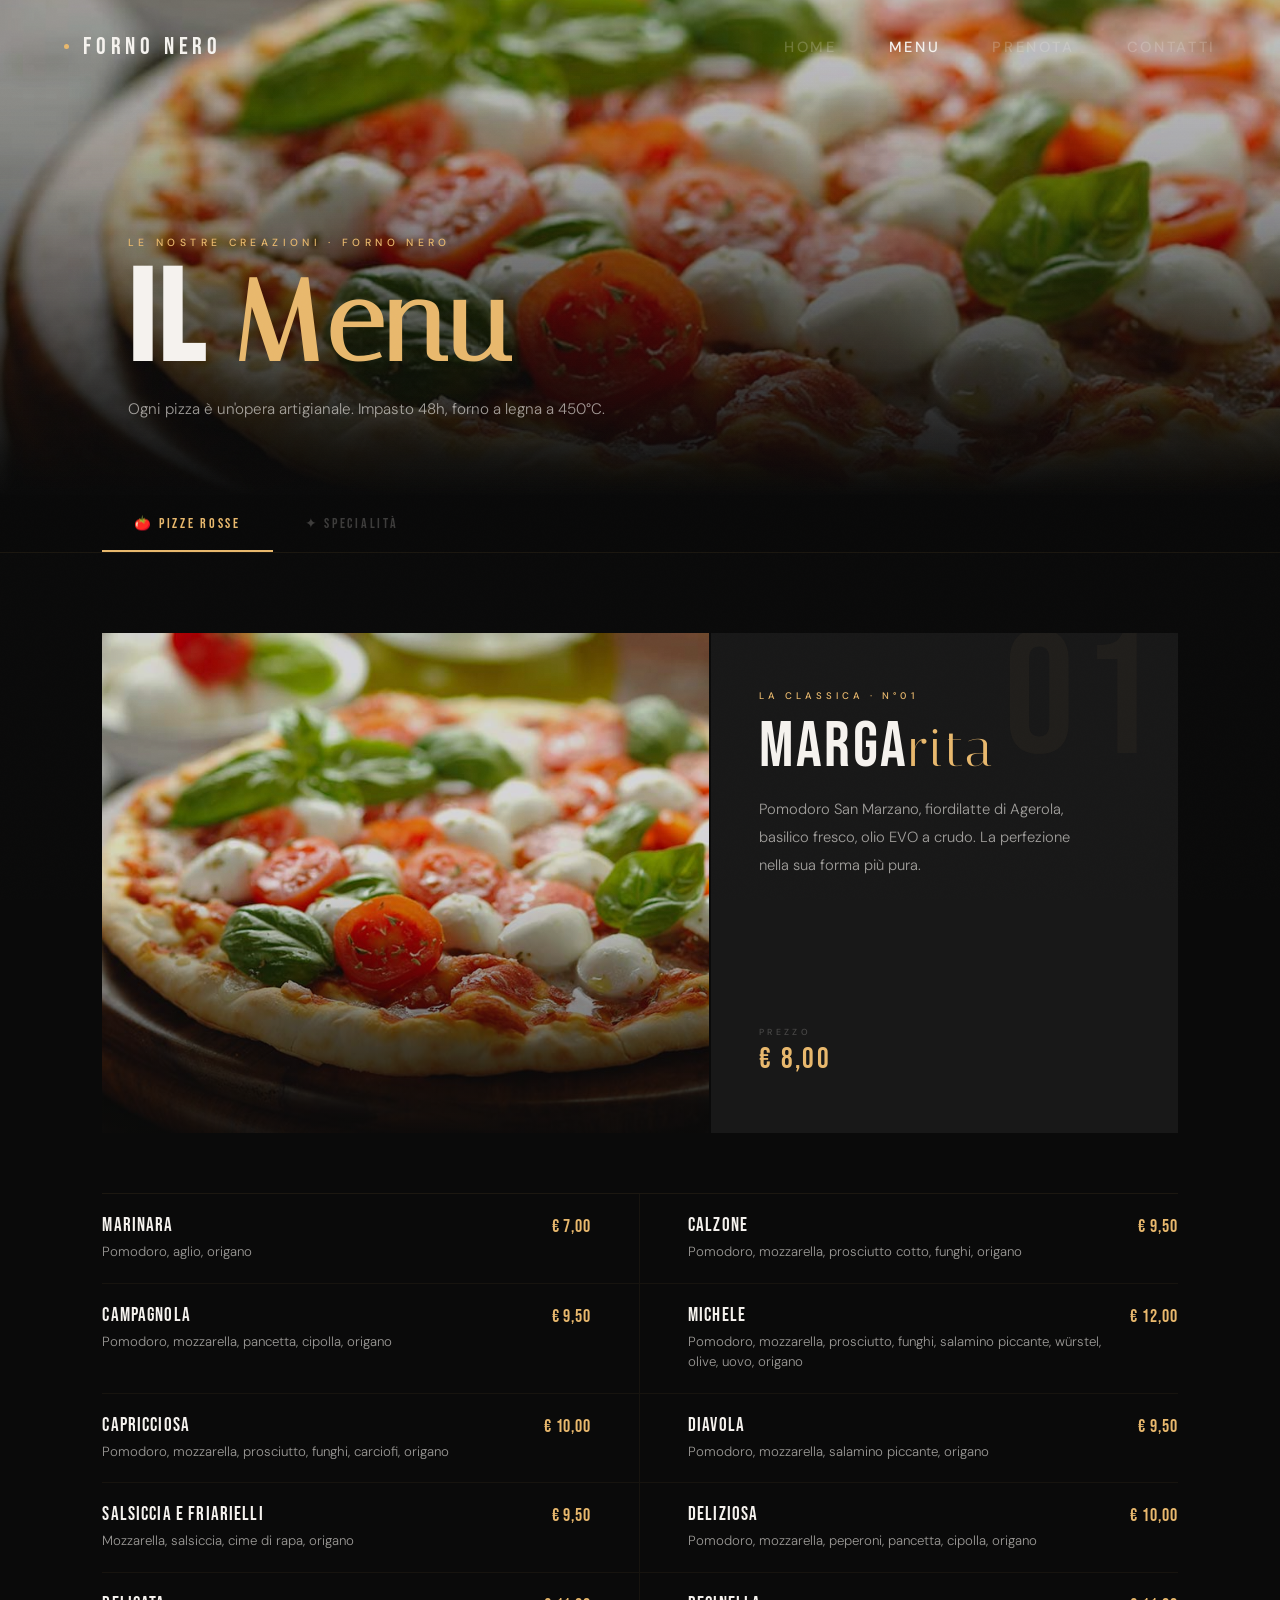
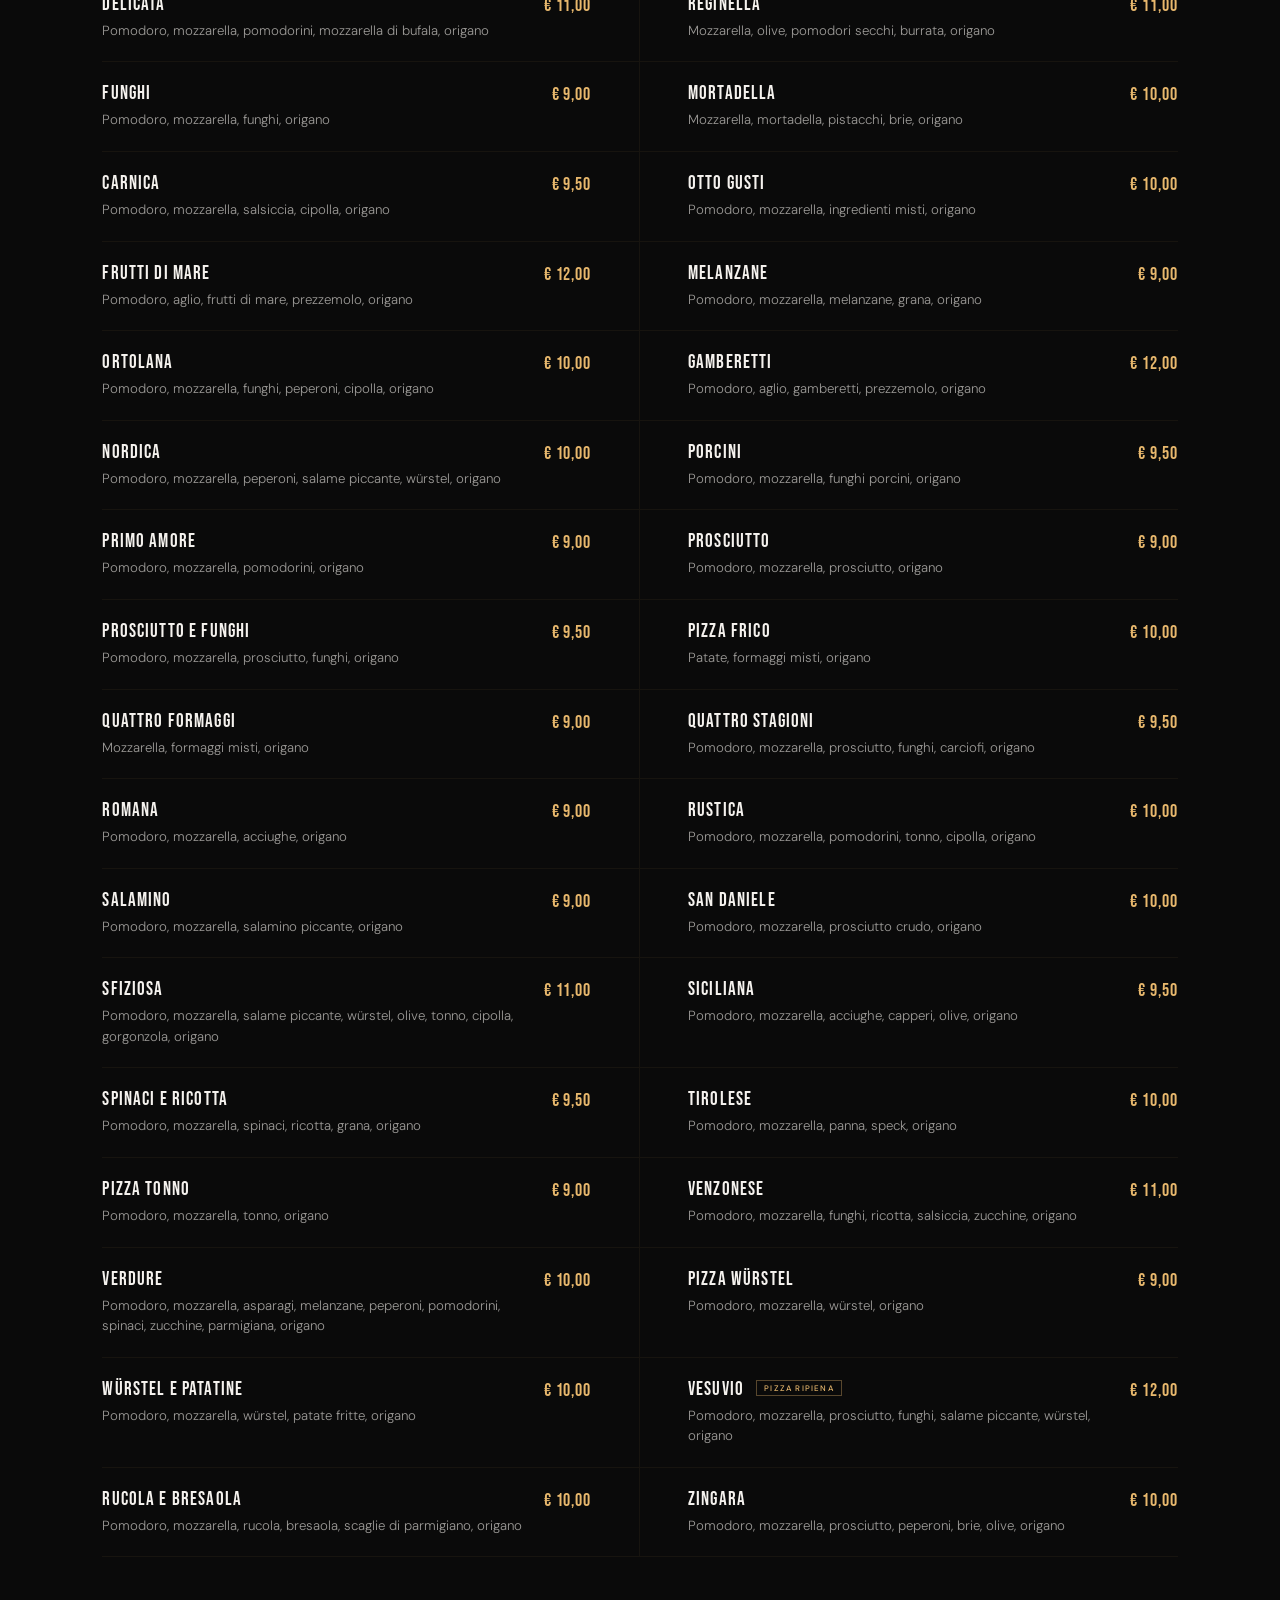
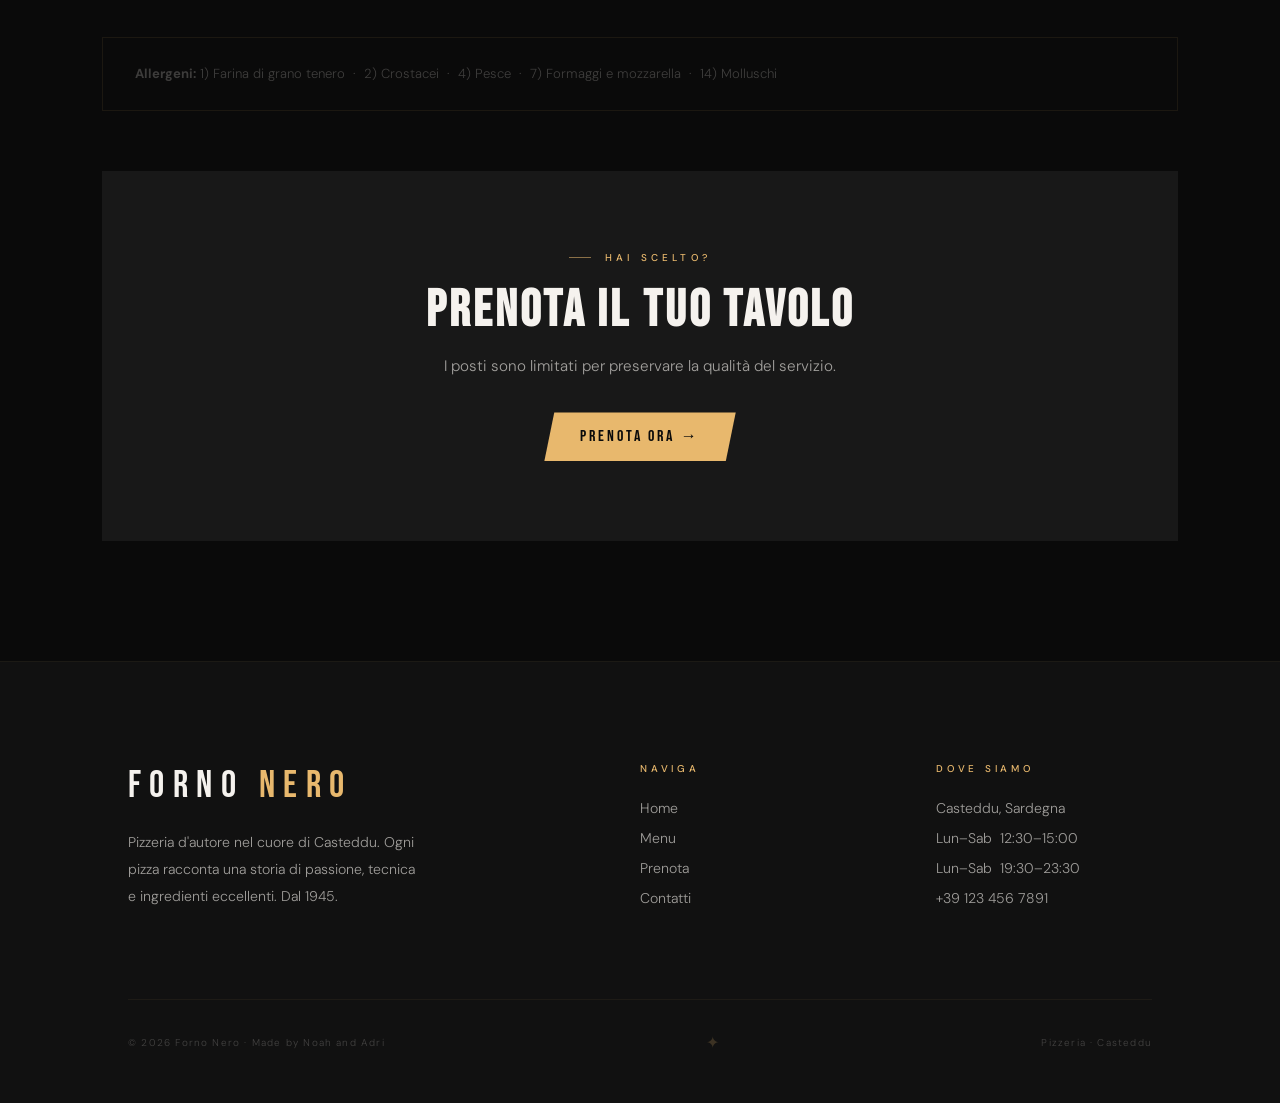
==== menu.html @ 4cccc4ab "Add files via upload" ====
<!DOCTYPE html>
<html lang="it">
<head>
  <meta charset="UTF-8">
  <meta name="viewport" content="width=device-width, initial-scale=1.0, viewport-fit=cover">
  <title>Menu — Forno Nero Pizzeria</title>
  <link rel="preconnect" href="https://fonts.googleapis.com">
  <link href="https://fonts.googleapis.com/css2?family=Bebas+Neue&family=Playfair+Display:ital,wght@0,400;0,700;0,900;1,400;1,700;1,900&family=DM+Sans:ital,opsz,wght@0,9..40,200;0,9..40,300;0,9..40,400;0,9..40,500;1,9..40,300&family=Italiana&display=swap" rel="stylesheet">
  <link rel="stylesheet" href="style.css">
  <link rel="stylesheet" href="style-menu.css">
</head>
<body>

<div id="cur"></div>

<div class="mob-menu" id="mobMenu">
  <div class="mob-line"></div>
  <a href="index.html" onclick="closeMob()">Home</a>
  <a href="menu.html" onclick="closeMob()">Menu</a>
  <a href="prenotazioni.html" onclick="closeMob()">Prenota</a>
  <a href="index.html#contatti" onclick="closeMob()">Contatti</a>
  <div class="mob-line"></div>
</div>

<nav id="nav">
  <a href="index.html" class="nav-brand">
    <span class="nav-brand-dot"></span>
    FORNO NERO
  </a>
  <div class="nav-links">
    <a href="index.html">Home</a>
    <a href="menu.html" class="active">Menu</a>
    <a href="prenotazioni.html">Prenota</a>
    <a href="index.html#contatti">Contatti</a>
  </div>
  <div class="hamburger" id="ham" onclick="toggleMob()">
    <span></span><span></span><span></span>
  </div>
</nav>

<!-- Hero Menu -->
<section class="menu-hero">
  <div class="menu-hero-bg"></div>
  <div class="menu-hero-vignette"></div>
  <div class="menu-hero-content">
    <div class="menu-hero-eyebrow">Le nostre creazioni · Forno Nero</div>
    <h1 class="menu-hero-h1">Il <em>Menu</em></h1>
    <p class="menu-hero-sub">Ogni pizza è un'opera artigianale. Impasto 48h, forno a legna a 450°C.</p>
  </div>
</section>

<!-- Tab Navigation -->
<div class="menu-tabs-bar" id="menuTabsBar">
  <div class="menu-tabs-inner">
    <button class="menu-tab active" data-tab="rosse" onclick="switchTab('rosse', this)">
      🍅 Pizze Rosse
    </button>
    <button class="menu-tab" data-tab="specialita" onclick="switchTab('specialita', this)">
      ✦ Specialità
    </button>
  </div>
</div>

<!-- Main Menu Content -->
<main class="menu-main">

  <!-- PIZZE ROSSE TAB -->
  <div class="tab-content active" id="tab-rosse">
    
    <!-- Featured -->
    <div class="menu-featured-row reveal">
      <div class="menu-feat-img">
        <img src="pizza_basilico.jpg" alt="Margherita">
      </div>
      <div class="menu-feat-info">
        <div class="feat-tag">La Classica · N°01</div>
        <div class="feat-name">Marga<em>rita</em></div>
        <p class="feat-desc">Pomodoro San Marzano, fiordilatte di Agerola, basilico fresco, olio EVO a crudo. La perfezione nella sua forma più pura.</p>
        <div class="feat-price-wrap">
          <div class="feat-price-label">Prezzo</div>
          <div class="feat-price">€ 8,00</div>
        </div>
      </div>
    </div>

    <!-- Grid pizze rosse -->
    <div class="pizza-grid">
      <div class="pizza-row reveal d1">
        <div class="pizza-info">
          <div class="pizza-name">Marinara</div>
          <div class="pizza-desc">Pomodoro, aglio, origano</div>
        </div>
        <div class="pizza-price">€ 7,00</div>
      </div>
      <div class="pizza-row reveal d2">
        <div class="pizza-info">
          <div class="pizza-name">Calzone</div>
          <div class="pizza-desc">Pomodoro, mozzarella, prosciutto cotto, funghi, origano</div>
        </div>
        <div class="pizza-price">€ 9,50</div>
      </div>
      <div class="pizza-row reveal d1">
        <div class="pizza-info">
          <div class="pizza-name">Campagnola</div>
          <div class="pizza-desc">Pomodoro, mozzarella, pancetta, cipolla, origano</div>
        </div>
        <div class="pizza-price">€ 9,50</div>
      </div>
      <div class="pizza-row reveal d2">
        <div class="pizza-info">
          <div class="pizza-name">Michele</div>
          <div class="pizza-desc">Pomodoro, mozzarella, prosciutto, funghi, salamino piccante, würstel, olive, uovo, origano</div>
        </div>
        <div class="pizza-price">€ 12,00</div>
      </div>
      <div class="pizza-row reveal d1">
        <div class="pizza-info">
          <div class="pizza-name">Capricciosa</div>
          <div class="pizza-desc">Pomodoro, mozzarella, prosciutto, funghi, carciofi, origano</div>
        </div>
        <div class="pizza-price">€ 10,00</div>
      </div>
      <div class="pizza-row reveal d2">
        <div class="pizza-info">
          <div class="pizza-name">Diavola</div>
          <div class="pizza-desc">Pomodoro, mozzarella, salamino piccante, origano</div>
        </div>
        <div class="pizza-price">€ 9,50</div>
      </div>
      <div class="pizza-row reveal d1">
        <div class="pizza-info">
          <div class="pizza-name">Salsiccia e Friarielli</div>
          <div class="pizza-desc">Mozzarella, salsiccia, cime di rapa, origano</div>
        </div>
        <div class="pizza-price">€ 9,50</div>
      </div>
      <div class="pizza-row reveal d2">
        <div class="pizza-info">
          <div class="pizza-name">Deliziosa</div>
          <div class="pizza-desc">Pomodoro, mozzarella, peperoni, pancetta, cipolla, origano</div>
        </div>
        <div class="pizza-price">€ 10,00</div>
      </div>
      <div class="pizza-row reveal d1">
        <div class="pizza-info">
          <div class="pizza-name">Delicata</div>
          <div class="pizza-desc">Pomodoro, mozzarella, pomodorini, mozzarella di bufala, origano</div>
        </div>
        <div class="pizza-price">€ 11,00</div>
      </div>
      <div class="pizza-row reveal d2">
        <div class="pizza-info">
          <div class="pizza-name">Reginella</div>
          <div class="pizza-desc">Mozzarella, olive, pomodori secchi, burrata, origano</div>
        </div>
        <div class="pizza-price">€ 11,00</div>
      </div>
      <div class="pizza-row reveal d1">
        <div class="pizza-info">
          <div class="pizza-name">Funghi</div>
          <div class="pizza-desc">Pomodoro, mozzarella, funghi, origano</div>
        </div>
        <div class="pizza-price">€ 9,00</div>
      </div>
      <div class="pizza-row reveal d2">
        <div class="pizza-info">
          <div class="pizza-name">Mortadella</div>
          <div class="pizza-desc">Mozzarella, mortadella, pistacchi, brie, origano</div>
        </div>
        <div class="pizza-price">€ 10,00</div>
      </div>
      <div class="pizza-row reveal d1">
        <div class="pizza-info">
          <div class="pizza-name">Carnica</div>
          <div class="pizza-desc">Pomodoro, mozzarella, salsiccia, cipolla, origano</div>
        </div>
        <div class="pizza-price">€ 9,50</div>
      </div>
      <div class="pizza-row reveal d2">
        <div class="pizza-info">
          <div class="pizza-name">Otto Gusti</div>
          <div class="pizza-desc">Pomodoro, mozzarella, ingredienti misti, origano</div>
        </div>
        <div class="pizza-price">€ 10,00</div>
      </div>
      <div class="pizza-row reveal d1">
        <div class="pizza-info">
          <div class="pizza-name">Frutti di Mare</div>
          <div class="pizza-desc">Pomodoro, aglio, frutti di mare, prezzemolo, origano</div>
        </div>
        <div class="pizza-price">€ 12,00</div>
      </div>
      <div class="pizza-row reveal d2">
        <div class="pizza-info">
          <div class="pizza-name">Melanzane</div>
          <div class="pizza-desc">Pomodoro, mozzarella, melanzane, grana, origano</div>
        </div>
        <div class="pizza-price">€ 9,00</div>
      </div>
      <div class="pizza-row reveal d1">
        <div class="pizza-info">
          <div class="pizza-name">Ortolana</div>
          <div class="pizza-desc">Pomodoro, mozzarella, funghi, peperoni, cipolla, origano</div>
        </div>
        <div class="pizza-price">€ 10,00</div>
      </div>
      <div class="pizza-row reveal d2">
        <div class="pizza-info">
          <div class="pizza-name">Gamberetti</div>
          <div class="pizza-desc">Pomodoro, aglio, gamberetti, prezzemolo, origano</div>
        </div>
        <div class="pizza-price">€ 12,00</div>
      </div>
      <div class="pizza-row reveal d1">
        <div class="pizza-info">
          <div class="pizza-name">Nordica</div>
          <div class="pizza-desc">Pomodoro, mozzarella, peperoni, salame piccante, würstel, origano</div>
        </div>
        <div class="pizza-price">€ 10,00</div>
      </div>
      <div class="pizza-row reveal d2">
        <div class="pizza-info">
          <div class="pizza-name">Porcini</div>
          <div class="pizza-desc">Pomodoro, mozzarella, funghi porcini, origano</div>
        </div>
        <div class="pizza-price">€ 9,50</div>
      </div>
      <div class="pizza-row reveal d1">
        <div class="pizza-info">
          <div class="pizza-name">Primo Amore</div>
          <div class="pizza-desc">Pomodoro, mozzarella, pomodorini, origano</div>
        </div>
        <div class="pizza-price">€ 9,00</div>
      </div>
      <div class="pizza-row reveal d2">
        <div class="pizza-info">
          <div class="pizza-name">Prosciutto</div>
          <div class="pizza-desc">Pomodoro, mozzarella, prosciutto, origano</div>
        </div>
        <div class="pizza-price">€ 9,00</div>
      </div>
      <div class="pizza-row reveal d1">
        <div class="pizza-info">
          <div class="pizza-name">Prosciutto e Funghi</div>
          <div class="pizza-desc">Pomodoro, mozzarella, prosciutto, funghi, origano</div>
        </div>
        <div class="pizza-price">€ 9,50</div>
      </div>
      <div class="pizza-row reveal d2">
        <div class="pizza-info">
          <div class="pizza-name">Pizza Frico</div>
          <div class="pizza-desc">Patate, formaggi misti, origano</div>
        </div>
        <div class="pizza-price">€ 10,00</div>
      </div>
      <div class="pizza-row reveal d1">
        <div class="pizza-info">
          <div class="pizza-name">Quattro Formaggi</div>
          <div class="pizza-desc">Mozzarella, formaggi misti, origano</div>
        </div>
        <div class="pizza-price">€ 9,00</div>
      </div>
      <div class="pizza-row reveal d2">
        <div class="pizza-info">
          <div class="pizza-name">Quattro Stagioni</div>
          <div class="pizza-desc">Pomodoro, mozzarella, prosciutto, funghi, carciofi, origano</div>
        </div>
        <div class="pizza-price">€ 9,50</div>
      </div>
      <div class="pizza-row reveal d1">
        <div class="pizza-info">
          <div class="pizza-name">Romana</div>
          <div class="pizza-desc">Pomodoro, mozzarella, acciughe, origano</div>
        </div>
        <div class="pizza-price">€ 9,00</div>
      </div>
      <div class="pizza-row reveal d2">
        <div class="pizza-info">
          <div class="pizza-name">Rustica</div>
          <div class="pizza-desc">Pomodoro, mozzarella, pomodorini, tonno, cipolla, origano</div>
        </div>
        <div class="pizza-price">€ 10,00</div>
      </div>
      <div class="pizza-row reveal d1">
        <div class="pizza-info">
          <div class="pizza-name">Salamino</div>
          <div class="pizza-desc">Pomodoro, mozzarella, salamino piccante, origano</div>
        </div>
        <div class="pizza-price">€ 9,00</div>
      </div>
      <div class="pizza-row reveal d2">
        <div class="pizza-info">
          <div class="pizza-name">San Daniele</div>
          <div class="pizza-desc">Pomodoro, mozzarella, prosciutto crudo, origano</div>
        </div>
        <div class="pizza-price">€ 10,00</div>
      </div>
      <div class="pizza-row reveal d1">
        <div class="pizza-info">
          <div class="pizza-name">Sfiziosa</div>
          <div class="pizza-desc">Pomodoro, mozzarella, salame piccante, würstel, olive, tonno, cipolla, gorgonzola, origano</div>
        </div>
        <div class="pizza-price">€ 11,00</div>
      </div>
      <div class="pizza-row reveal d2">
        <div class="pizza-info">
          <div class="pizza-name">Siciliana</div>
          <div class="pizza-desc">Pomodoro, mozzarella, acciughe, capperi, olive, origano</div>
        </div>
        <div class="pizza-price">€ 9,50</div>
      </div>
      <div class="pizza-row reveal d1">
        <div class="pizza-info">
          <div class="pizza-name">Spinaci e Ricotta</div>
          <div class="pizza-desc">Pomodoro, mozzarella, spinaci, ricotta, grana, origano</div>
        </div>
        <div class="pizza-price">€ 9,50</div>
      </div>
      <div class="pizza-row reveal d2">
        <div class="pizza-info">
          <div class="pizza-name">Tirolese</div>
          <div class="pizza-desc">Pomodoro, mozzarella, panna, speck, origano</div>
        </div>
        <div class="pizza-price">€ 10,00</div>
      </div>
      <div class="pizza-row reveal d1">
        <div class="pizza-info">
          <div class="pizza-name">Pizza Tonno</div>
          <div class="pizza-desc">Pomodoro, mozzarella, tonno, origano</div>
        </div>
        <div class="pizza-price">€ 9,00</div>
      </div>
      <div class="pizza-row reveal d2">
        <div class="pizza-info">
          <div class="pizza-name">Venzonese</div>
          <div class="pizza-desc">Pomodoro, mozzarella, funghi, ricotta, salsiccia, zucchine, origano</div>
        </div>
        <div class="pizza-price">€ 11,00</div>
      </div>
      <div class="pizza-row reveal d1">
        <div class="pizza-info">
          <div class="pizza-name">Verdure</div>
          <div class="pizza-desc">Pomodoro, mozzarella, asparagi, melanzane, peperoni, pomodorini, spinaci, zucchine, parmigiana, origano</div>
        </div>
        <div class="pizza-price">€ 10,00</div>
      </div>
      <div class="pizza-row reveal d2">
        <div class="pizza-info">
          <div class="pizza-name">Pizza Würstel</div>
          <div class="pizza-desc">Pomodoro, mozzarella, würstel, origano</div>
        </div>
        <div class="pizza-price">€ 9,00</div>
      </div>
      <div class="pizza-row reveal d1">
        <div class="pizza-info">
          <div class="pizza-name">Würstel e Patatine</div>
          <div class="pizza-desc">Pomodoro, mozzarella, würstel, patate fritte, origano</div>
        </div>
        <div class="pizza-price">€ 10,00</div>
      </div>
      <div class="pizza-row reveal d2">
        <div class="pizza-info">
          <div class="pizza-name">Vesuvio <span class="pizza-tag">pizza ripiena</span></div>
          <div class="pizza-desc">Pomodoro, mozzarella, prosciutto, funghi, salame piccante, würstel, origano</div>
        </div>
        <div class="pizza-price">€ 12,00</div>
      </div>
      <div class="pizza-row reveal d1">
        <div class="pizza-info">
          <div class="pizza-name">Rucola e Bresaola</div>
          <div class="pizza-desc">Pomodoro, mozzarella, rucola, bresaola, scaglie di parmigiano, origano</div>
        </div>
        <div class="pizza-price">€ 10,00</div>
      </div>
      <div class="pizza-row reveal d2">
        <div class="pizza-info">
          <div class="pizza-name">Zingara</div>
          <div class="pizza-desc">Pomodoro, mozzarella, prosciutto, peperoni, brie, olive, origano</div>
        </div>
        <div class="pizza-price">€ 10,00</div>
      </div>
    </div>
  </div>

  <!-- SPECIALITÀ TAB -->
  <div class="tab-content" id="tab-specialita">
    <div class="specialita-intro reveal">
      <p>Le nostre quattro creazioni di punta — pizze che vanno oltre la tradizione, raccontando il carattere di Forno Nero.</p>
    </div>
    <div class="specialita-grid">
      <div class="spec-card reveal d1">
        <div class="spec-card-img">
          <img src="borghese.jpg" alt="Borghese">
          <div class="spec-img-overlay"></div>
          <div class="spec-card-number">01</div>
        </div>
        <div class="spec-card-body">
          <div class="spec-card-tag">Specialità della Casa</div>
          <div class="spec-card-name">Borghese</div>
          <div class="spec-card-desc">Fiordilatte, prosciutto crudo 24 mesi, rucola, grana padano, noci tostate. Una pizza che profuma di eleganza.</div>
          <div class="spec-card-price">€ 14,00</div>
        </div>
      </div>
      <div class="spec-card reveal d2">
        <div class="spec-card-img">
          <img src="bufala.jpg" alt="Bufala">
          <div class="spec-img-overlay"></div>
          <div class="spec-card-number">02</div>
        </div>
        <div class="spec-card-body">
          <div class="spec-card-tag">Specialità della Casa</div>
          <div class="spec-card-name">Bufala</div>
          <div class="spec-card-desc">Pomodoro datterino, mozzarella di bufala DOP, basilico fresco, olio aromatico a crudo. La tradizione campana.</div>
          <div class="spec-card-price">€ 13,00</div>
        </div>
      </div>
      <div class="spec-card reveal d3">
        <div class="spec-card-img spec-placeholder">
          <div class="spec-placeholder-bg">🌿</div>
          <div class="spec-img-overlay"></div>
          <div class="spec-card-number">03</div>
        </div>
        <div class="spec-card-body">
          <div class="spec-card-tag">Specialità della Casa</div>
          <div class="spec-card-name">Bosco</div>
          <div class="spec-card-desc">Base bianca, funghi porcini, tartufo nero, mozzarella, timo fresco. Un viaggio nel sottobosco sardo.</div>
          <div class="spec-card-price">€ 16,00</div>
        </div>
      </div>
      <div class="spec-card reveal d4">
        <div class="spec-card-img">
          <img src="forno.jpg" alt="Forno Nero">
          <div class="spec-img-overlay"></div>
          <div class="spec-card-number">04</div>
        </div>
        <div class="spec-card-body">
          <div class="spec-card-tag">La firma della casa</div>
          <div class="spec-card-name">Forno Nero</div>
          <div class="spec-card-desc">Burrata fresca, salsiccia artigianale, miele di castagno, noci tostate. La nostra firma, la nostra identità.</div>
          <div class="spec-card-price">€ 18,00</div>
        </div>
      </div>
    </div>
  </div>

  <!-- Allergeni -->
  <div class="menu-allergeni reveal">
    <strong>Allergeni:</strong> 1) Farina di grano tenero &nbsp;·&nbsp; 2) Crostacei &nbsp;·&nbsp; 4) Pesce &nbsp;·&nbsp; 7) Formaggi e mozzarella &nbsp;·&nbsp; 14) Molluschi
  </div>

  <!-- CTA Prenotazione -->
  <div class="menu-booking-cta reveal">
    <div class="mbcta-text">
      <div class="section-label" style="justify-content:center; margin-bottom:16px;">Hai scelto?</div>
      <h3>Prenota il tuo tavolo</h3>
      <p>I posti sono limitati per preservare la qualità del servizio.</p>
    </div>
    <a href="prenotazioni.html" class="btn-primary">Prenota ora →</a>
  </div>

</main>

<!-- Footer -->
<footer id="contatti">
  <div class="footer-grid">
    <div>
      <div class="footer-brand">FORNO <span>NERO</span></div>
      <p class="footer-sub">Pizzeria d'autore nel cuore di Casteddu. Ogni pizza racconta una storia di passione, tecnica e ingredienti eccellenti. Dal 1945.</p>
    </div>
    <div class="footer-col">
      <h4>Naviga</h4>
      <a href="index.html">Home</a>
      <a href="menu.html">Menu</a>
      <a href="prenotazioni.html">Prenota</a>
      <a href="index.html#contatti">Contatti</a>
    </div>
    <div class="footer-col">
      <h4>Dove siamo</h4>
      <a href="#">Casteddu, Sardegna</a>
      <a href="#">Lun–Sab&nbsp;&nbsp;12:30–15:00</a>
      <a href="#">Lun–Sab&nbsp;&nbsp;19:30–23:30</a>
      <a href="#">+39 123 456 7891</a>
    </div>
  </div>
  <div class="footer-bottom">
    <span>© 2026 Forno Nero · Made by Noah and Adri</span>
    <span class="footer-ornament">✦</span>
    <span>Pizzeria · Casteddu</span>
  </div>
</footer>

<script src="script.js"></script>
<script>
function switchTab(tabId, btn) {
  // Deactivate all
  document.querySelectorAll('.menu-tab').forEach(t => t.classList.remove('active'));
  document.querySelectorAll('.tab-content').forEach(c => c.classList.remove('active'));
  // Activate selected
  btn.classList.add('active');
  document.getElementById('tab-' + tabId).classList.add('active');
  // Re-trigger reveals
  setTimeout(() => {
    document.querySelectorAll('#tab-' + tabId + ' .reveal').forEach(el => {
      el.classList.remove('visible');
      void el.offsetWidth;
      obs.observe(el);
    });
  }, 50);
}
</script>
</body>
</html>
---- style.css ----
/* FORNO NERO */

/* ══ FONTS ══ */

:root {
  --void:     #0a0a0a;
  --carbon:   #111111;
  --graphite: #181818;
  --slate:    #242424;

  --signal:   #e8b86d;
  --signal2:  #c9963a;

  --white:    #f5f2ee;
  --mist:     rgba(245,242,238,0.62);
  --ghost:    rgba(245,242,238,0.22);

  /* compat */
  --ink:      var(--void);
  --bark:     var(--graphite);
  --ember:    #1a0f06;
  --sienna:   #8b4a1e;
  --amber:    var(--signal2);
  --gold:     var(--signal);
  --cream:    var(--white);
  --parchment:#ede0c4;
  --ash:      rgba(245,242,238,0.1);

  --grain: url("data:image/svg+xml,%3Csvg xmlns='http://www.w3.org/2000/svg' width='300' height='300'%3E%3Cfilter id='n'%3E%3CfeTurbulence type='fractalNoise' baseFrequency='0.85' numOctaves='4' stitchTiles='stitch'/%3E%3C/filter%3E%3Crect width='300' height='300' filter='url(%23n)' opacity='0.05'/%3E%3C/svg%3E");

  --font-display: 'Bebas Neue', sans-serif;
  --font-serif:   'Playfair Display', serif;
  --font-body:    'DM Sans', sans-serif;
  --font-accent:  'Italiana', serif;
}

*, *::before, *::after { box-sizing: border-box; margin: 0; padding: 0; }
html { scroll-behavior: smooth; overflow-x: hidden; }

body {
  background: var(--void);
  color: var(--white);
  font-family: var(--font-body);
  font-weight: 300;
  overflow-x: hidden;
  cursor: auto;
  -webkit-user-select: none;
  -moz-user-select: none;
  -ms-user-select: none;
  user-select: none;
  width: 100%;
  max-width: 100vw;
}

body::before {
  content: '';
  position: fixed; inset: 0;
  background-image: var(--grain);
  background-size: 300px 300px;
  pointer-events: none;
  z-index: 9000;
  opacity: 0.3;
  mix-blend-mode: overlay;
}

/* NAV */
nav {
  position: fixed; top: 0; left: 0; right: 0; z-index: 500;
  padding: 32px 64px;
  display: flex; align-items: center; justify-content: space-between;
  transition: padding .5s, background .5s;
}
nav.scrolled {
  padding: 16px 64px;
  background: rgba(10,10,10,.97);
  backdrop-filter: blur(30px);
  border-bottom: 1px solid rgba(232,184,109,.06);
}
.nav-brand {
  font-family: var(--font-display);
  font-size: 1.5rem;
  letter-spacing: .2em;
  color: var(--white);
  text-decoration: none;
  display: flex; align-items: center; gap: 14px;
}
.nav-brand-dot {
  width: 5px; height: 5px;
  background: var(--signal);
  border-radius: 50%;
  animation: pulse 3s ease-in-out infinite;
  flex-shrink: 0;
}
@keyframes pulse { 0%,100%{opacity:.5;transform:scale(1)} 50%{opacity:1;transform:scale(1.4)} }
.nav-links { display: flex; gap: 52px; }
.nav-links a {
  font-family: var(--font-body);
  font-size: .92rem;
  font-weight: 500;
  letter-spacing: .18em;
  text-transform: uppercase;
  color: var(--ghost);
  text-decoration: none;
  position: relative;
  transition: color .3s;
}
.nav-links a::after {
  content: '';
  position: absolute; bottom: -4px; left: 0; right: 0;
  height: 1px; background: var(--signal);
  transform: scaleX(0); transform-origin: left;
  transition: transform .4s cubic-bezier(.16,1,.3,1);
}
.nav-links a:hover,
.nav-links a.active { color: var(--white); }
.nav-links a:hover::after,
.nav-links a.active::after { transform: scaleX(1); }

.hamburger {
  display: none; flex-direction: column; gap: 6px;
  cursor: pointer; padding: 4px;
}
.hamburger span {
  display: block; width: 24px; height: 1px;
  background: var(--white);
  transition: all .4s cubic-bezier(.16,1,.3,1);
}
.hamburger.open span:nth-child(1) { transform: translateY(7px) rotate(45deg); }
.hamburger.open span:nth-child(2) { opacity:0; transform:scaleX(0); }
.hamburger.open span:nth-child(3) { transform: translateY(-7px) rotate(-45deg); }

.mob-menu {
  position: fixed; inset: 0; z-index: 450;
  background: rgba(10,10,10,.99);
  display: flex; flex-direction: column; align-items: center; justify-content: center; gap: 28px;
  opacity: 0; visibility: hidden;
  transition: opacity .5s, visibility .5s;
}
.mob-menu.open { opacity:1; visibility:visible; }
.mob-menu a {
  font-family: var(--font-display);
  font-size: clamp(3rem, 12vw, 5.5rem);
  letter-spacing: .1em;
  color: var(--white); text-decoration: none;
  opacity: 0; transform: translateY(30px);
  transition: color .3s;
}
.mob-menu.open a { opacity:1; transform:none; }
.mob-menu.open a:nth-child(2) { transition: opacity .5s .1s, transform .5s .1s, color .3s; }
.mob-menu.open a:nth-child(3) { transition: opacity .5s .2s, transform .5s .2s, color .3s; }
.mob-menu.open a:nth-child(4) { transition: opacity .5s .3s, transform .5s .3s, color .3s; }
.mob-menu.open a:nth-child(5) { transition: opacity .5s .4s, transform .5s .4s, color .3s; }
.mob-menu a:hover { color: var(--signal); }
.mob-line { width: 40px; height: 1px; background: rgba(232,184,109,.2); }

/* MARQUEE */
.marquee-strip {
  overflow: hidden;
  padding: 0;
  background: var(--signal);
  display: flex;
  align-items: center;
  height: 48px;
}
.marquee-strip {
  overflow: hidden;
  padding: 0;
  background: var(--signal);
  display: flex;
  align-items: center;
  /* ✅ FIX: min-height invece di height fisso, così il testo non viene mai tagliato */
  min-height: 48px;
  height: auto;
  /* ✅ FIX: padding verticale di sicurezza */
  padding-top: 10px;
  padding-bottom: 10px;
}
 
.marquee-track {
  display: flex;
  align-items: center;
  /* ✅ FIX: width max-content è corretto, ma aggiungiamo flex-shrink:0
     per evitare che il browser comprima il track quando calcola il layout */
  width: max-content;
  flex-shrink: 0;
  animation: marqueeScroll 30s linear infinite;
  will-change: transform;
}
 
@keyframes marqueeScroll {
  from { transform: translateX(0); }
  to   { transform: translateX(-50%); }
}
 
.marquee-item {
  font-family: var(--font-display);
  font-size: .9rem;
  letter-spacing: .22em;
  color: var(--void);
  padding: 0 56px;
  white-space: nowrap;
  display: inline-flex;
  align-items: center;
  /* ✅ FIX: line-height esplicita per evitare variazioni tra browser */
  line-height: 1.2;
}
 
.marquee-item::after {
  content: '/';
  font-size: .75rem;
  opacity: .35;
  margin-left: 56px;
}
 
/* Pause on hover */
.marquee-strip:hover .marquee-track {
  animation-play-state: paused;
}
 
/* Mobile */
@media (max-width: 768px) {
  .marquee-item {
    font-size: .8rem;
    padding: 0 32px;
  }
  .marquee-item::after {
    margin-left: 32px;
  }
}
/* PARALLAX SECTIONS */
.parallax-section {
  position: relative; min-height: 100vh;
  display: grid; grid-template-columns: 1fr 1fr;
  overflow: hidden;
}
.parallax-section.parallax-reverse { direction: rtl; }
.parallax-section.parallax-reverse .parallax-text-col { direction: ltr; }
.parallax-img-col { position: relative; overflow: hidden; }
.parallax-img {
  position: absolute; inset: -15% 0;
  background-size: cover; background-position: center;
  will-change: transform;
}
.parallax-text-col {
  display: flex; align-items: center;
  padding: 120px 80px;
  background: var(--graphite); position: relative;
}
.parallax-text-col::before {
  display: none;
}
.parallax-text { max-width: 480px; }

/* TEXT ELEMENTS */
.section-label {
  font-family: var(--font-body);
  font-size: .62rem; letter-spacing: .42em; text-transform: uppercase;
  color: var(--signal); margin-bottom: 22px;
  display: flex; align-items: center; gap: 14px;
  font-weight: 500;
}
.section-label::before {
  content: ''; width: 22px; height: 1px;
  background: var(--signal); opacity: .55;
}
.section-h2 {
  font-family: var(--font-serif);
  font-size: clamp(2rem, 3.5vw, 3.8rem);
  font-weight: 700; line-height: 1.1;
  color: var(--white); margin-bottom: 28px;
}
.section-h2 em {
  font-style: italic;
  font-family: var(--font-accent);
  color: var(--signal);
  font-weight: 400;
}
.section-body {
  font-size: .95rem; line-height: 1.95;
  color: var(--mist); font-weight: 300;
}

/* DIVIDER */
.ornament-divider {
  display: flex; align-items: center;
  padding: 0 10vw; gap: 24px; height: 80px;
  background: var(--void);
}
.ornament-divider::before, .ornament-divider::after {
  content: ''; flex: 1; height: 1px;
  background: linear-gradient(to right, transparent, rgba(232,184,109,.12), transparent);
}
.ornament-glyph { font-size: 1rem; color: var(--signal); opacity: .3; }

/* BUTTONS */
.btn-primary {
  font-family: var(--font-display);
  font-size: 1rem; letter-spacing: .18em;
  color: var(--void); background: var(--signal);
  text-decoration: none; padding: 15px 36px;
  display: inline-block; cursor: none;
  transition: background .25s, letter-spacing .25s;
  clip-path: polygon(10px 0%, 100% 0%, calc(100% - 10px) 100%, 0% 100%);
}
.btn-primary:hover {
  background: var(--white);
  letter-spacing: .24em;
}

.btn-secondary {
  font-family: var(--font-display);
  font-size: .95rem; letter-spacing: .18em;
  color: var(--white); background: transparent;
  border: 1px solid rgba(245,242,238,.2);
  text-decoration: none; padding: 15px 36px;
  display: inline-block; cursor: none;
  transition: border-color .3s, color .3s;
  clip-path: polygon(10px 0%, 100% 0%, calc(100% - 10px) 100%, 0% 100%);
}
.btn-secondary:hover { border-color: var(--signal); color: var(--signal); }

/* REVEAL */
.reveal {
  opacity: 0; transform: translateY(36px);
  transition: opacity .85s cubic-bezier(.16,1,.3,1), transform .85s cubic-bezier(.16,1,.3,1);
}
.reveal.visible { opacity: 1; transform: none; }
.reveal.d1 { transition-delay: .08s; }
.reveal.d2 { transition-delay: .18s; }
.reveal.d3 { transition-delay: .3s; }
.reveal.d4 { transition-delay: .44s; }
@keyframes fadeUp { from { opacity:0; transform:translateY(24px); } to { opacity:1; transform:none; } }

/* ── ADVANCED ANIMATIONS ── */

/* Magnetic hover effect for buttons */
.btn-primary, .btn-secondary {
  position: relative;
  overflow: hidden;
}
.btn-primary::before {
  content: '';
  position: absolute;
  top: 50%; left: 50%;
  width: 0; height: 0;
  background: rgba(255,255,255,.15);
  border-radius: 50%;
  transform: translate(-50%, -50%);
  transition: width .6s cubic-bezier(.16,1,.3,1), height .6s cubic-bezier(.16,1,.3,1);
}
.btn-primary:hover::before { width: 300px; height: 300px; }

/* Shimmer animation for stat numbers */
@keyframes shimmer {
  0% { background-position: -200% center; }
  100% { background-position: 200% center; }
}

/* Stagger entrance for nav links */
@keyframes navLinkIn {
  from { opacity: 0; transform: translateY(-8px); }
  to { opacity: 1; transform: none; }
}
.nav-links a {
  animation: navLinkIn .5s cubic-bezier(.16,1,.3,1) both;
}
.nav-links a:nth-child(1) { animation-delay: .05s; }
.nav-links a:nth-child(2) { animation-delay: .1s; }
.nav-links a:nth-child(3) { animation-delay: .15s; }
.nav-links a:nth-child(4) { animation-delay: .2s; }

/* Glow pulse for brand dot */
.nav-brand-dot {
  box-shadow: 0 0 0 0 rgba(232,184,109,.4);
  animation: brandPulse 3s ease-in-out infinite;
}
@keyframes brandPulse {
  0%, 100% { opacity:.5; transform:scale(1); box-shadow: 0 0 0 0 rgba(232,184,109,.4); }
  50% { opacity:1; transform:scale(1.4); box-shadow: 0 0 0 6px rgba(232,184,109,0); }
}

/* Floating animation for ornament glyph */
@keyframes float {
  0%, 100% { transform: translateY(0); }
  50% { transform: translateY(-6px); }
}
.ornament-glyph {
  animation: float 3s ease-in-out infinite;
  display: inline-block;
}

/* Marquee hover pause */
.marquee-strip:hover .marquee-track {
  animation-play-state: paused;
}

/* Underline swipe animation */
.nav-links a {
  overflow: hidden;
}

/* Card hover glow */
.preview-card::after,
.spec-card::after {
  content: '';
  position: absolute;
  inset: 0;
  background: radial-gradient(circle at 50% 100%, rgba(232,184,109,.08) 0%, transparent 60%);
  opacity: 0;
  transition: opacity .5s cubic-bezier(.16,1,.3,1);
  pointer-events: none;
}
.preview-card:hover::after,
.spec-card:hover::after { opacity: 1; }

/* Cursor glow (desktop) */
#cur {
  display: none;
}
#cur.visible { opacity: 1; }
#cur.hovered { width: 40px; height: 40px; opacity: .5; }

/* Line border reveal */
@keyframes lineDraw {
  from { transform: scaleX(0); }
  to { transform: scaleX(1); }
}

/* Texture shimmer on hover for sections */
.parallax-text-col {
  transition: background .6s;
}

/* Number counter animation */
@keyframes countUp {
  from { opacity: 0; transform: translateY(20px); }
  to { opacity: 1; transform: none; }
}
.stat-item.visible .stat-number {
  animation: countUp .7s cubic-bezier(.16,1,.3,1) both;
}
.stat-item.visible.d1 .stat-number { animation-delay: .05s; }
.stat-item.visible.d2 .stat-number { animation-delay: .15s; }
.stat-item.visible.d3 .stat-number { animation-delay: .25s; }
.stat-item.visible.d4 .stat-number { animation-delay: .35s; }

/* FOOTER */
footer {
  background: var(--carbon);
  border-top: 1px solid rgba(232,184,109,.05);
  padding: 100px 10vw 50px;
  overflow: hidden;
}
.footer-grid {
  display: grid; grid-template-columns: 2fr 1fr 1fr;
  gap: 80px; margin-bottom: 80px;
}
.footer-brand {
  font-family: var(--font-display);
  font-size: clamp(1.6rem, 3vw, 2.4rem);
  letter-spacing: .22em; color: var(--white); margin-bottom: 20px;
  white-space: nowrap;
}
.footer-brand span { color: var(--signal); }
.footer-sub { font-size: .88rem; color: var(--mist); line-height: 1.9; max-width: 290px; }
.footer-col h4 {
  font-family: var(--font-body); font-size: .62rem;
  letter-spacing: .38em; text-transform: uppercase;
  color: var(--signal); margin-bottom: 24px; font-weight: 500;
}
.footer-col a {
  display: block; font-size: .88rem;
  color: var(--mist); text-decoration: none;
  margin-bottom: 12px; transition: color .3s;
}
.footer-col a:hover { color: var(--white); }
.footer-bottom {
  border-top: 1px solid rgba(232,184,109,.06); padding-top: 32px;
  display: flex; justify-content: space-between; align-items: center;
  font-size: .62rem; letter-spacing: .12em; color: var(--ghost);
  font-family: var(--font-body);
  flex-wrap: wrap; gap: 8px;
}
.footer-ornament { color: var(--signal); opacity: .2; font-size: 1rem; }

/* TABLET */
@media (max-width: 1024px) {
  nav, nav.scrolled { padding: 20px 32px; }
  .nav-links { gap: 28px; }
  .parallax-section { grid-template-columns: 1fr; min-height: auto; }
  .parallax-section.parallax-reverse { direction: ltr; }
  .parallax-img-col { height: 55vw; min-height: 280px; }
  .parallax-img { position: absolute; inset: 0; height: 100%; transform: none !important; }
  .parallax-text-col { padding: 72px 8vw; }
  .parallax-text { max-width: 100%; }
  .footer-grid { grid-template-columns: 1fr 1fr; gap: 48px; }
  footer { padding: 80px 8vw 44px; }
}
@media (max-width: 768px) {
  body { cursor: auto; }
  #cur { display: none; }
  nav, nav.scrolled { padding: 18px 20px; }
  .nav-links { display: none; }
  .hamburger { display: flex; }
  .parallax-img-col { height: 60vw; min-height: 220px; }
  .parallax-text-col { padding: 56px 6vw; }
  .section-h2 { font-size: clamp(1.8rem, 7vw, 2.8rem); }
  .footer-grid { grid-template-columns: 1fr; gap: 36px; }
  .footer-brand { font-size: 1.8rem; }
  .footer-bottom { flex-direction: column; gap: 10px; align-items: flex-start; }
  .footer-ornament { display: none; }
  footer { padding: 60px 6vw 32px; }
  .marquee-item { font-size: .8rem; padding: 0 32px; }
  .btn-primary, .btn-secondary { padding: 14px 28px; font-size: .9rem; }
}
---- style-menu.css ----
/* FORNO NERO — style-menu.css — Ultra Modern */

/* HERO */
.menu-hero {
  position: relative; height: 55vh; min-height: 420px;
  overflow: hidden; display: flex; align-items: flex-end;
}
.menu-hero-bg {
  position: absolute; inset: 0;
  background-image: url('pizza_basilico.jpg');
  background-size: cover; background-position: center 55%;
  transform: scale(1.05);
  animation: heroZoom 10s ease-out forwards;
  filter: brightness(.75);
}
@keyframes heroZoom { to { transform: scale(1); } }
.menu-hero-vignette {
  position: absolute; inset: 0;
  background: linear-gradient(to top, rgba(10,10,10,1) 0%, rgba(10,10,10,.5) 40%, rgba(10,10,10,.1) 70%, transparent 90%);
}
.menu-hero-content {
  position: relative; z-index: 2;
  padding: 60px 10vw 8vh; max-width: 800px;
}
.menu-hero-eyebrow {
  font-family: var(--font-body);
  font-size: .65rem; letter-spacing: .42em; text-transform: uppercase;
  color: var(--signal); margin-bottom: 18px;
  opacity: 0; animation: fadeUp .8s ease forwards 0.4s;
  font-weight: 500;
}
.menu-hero-h1 {
  font-family: var(--font-display);
  font-size: clamp(4rem, 10vw, 9rem);
  line-height: .88; color: var(--white); margin-bottom: 16px;
  letter-spacing: .04em;
  opacity: 0; animation: fadeUp .8s ease forwards 0.6s;
}
.menu-hero-h1 em {
  font-style: normal;
  font-family: var(--font-accent);
  color: var(--signal);
  font-size: .88em;
}
.menu-hero-sub {
  font-size: .95rem; color: var(--mist); line-height: 1.8;
  opacity: 0; animation: fadeUp .8s ease forwards 0.9s;
}

/* TABS BAR */
.menu-tabs-bar {
  position: sticky; top: 62px; z-index: 400;
  background: rgba(10,10,10,.98); backdrop-filter: blur(30px);
  border-bottom: 1px solid rgba(232,184,109,.08);
}
.menu-tabs-inner {
  display: flex; align-items: stretch;
  max-width: 1300px; margin: 0 auto; padding: 0 8vw;
  gap: 0; overflow-x: auto; -webkit-overflow-scrolling: touch;
  scrollbar-width: none;
}
.menu-tabs-inner::-webkit-scrollbar { display: none; }
.menu-tab {
  font-family: var(--font-display);
  font-size: .85rem; letter-spacing: .2em;
  color: var(--ghost);
  background: none; border: none; cursor: pointer;
  padding: 20px 32px; white-space: nowrap;
  position: relative; transition: color .3s;
}
.menu-tab::after {
  content: ''; position: absolute; bottom: 0; left: 0; right: 0;
  height: 2px; background: var(--signal);
  transform: scaleX(0); transform-origin: left;
  transition: transform .4s cubic-bezier(.16,1,.3,1);
}
.menu-tab.active { color: var(--signal); }
.menu-tab.active::after { transform: scaleX(1); }
.menu-tab:hover { color: rgba(232,184,109,.7); }

/* MAIN CONTENT */
.menu-main {
  max-width: 1300px; margin: 0 auto;
  padding: 80px 8vw 120px;
}
.tab-content { display: none; }
.tab-content.active { display: block; }

/* FEATURED ROW */
.menu-featured-row {
  display: grid; grid-template-columns: 1.3fr 1fr;
  gap: 2px; margin-bottom: 60px;
}
.menu-feat-img {
  position: relative; overflow: hidden; height: 500px;
}
.menu-feat-img img {
  width: 100%; height: 100%; object-fit: cover;
  transition: transform 1.2s cubic-bezier(.16,1,.3,1);
  filter: brightness(.85);
}
.menu-feat-img:hover img { transform: scale(1.05); filter: brightness(1); }
.menu-feat-img::after {
  content: ''; position: absolute; inset: 0;
  background: linear-gradient(to top, rgba(10,10,10,.8) 0%, transparent 50%);
}
.menu-feat-info {
  background: var(--graphite); padding: 56px 48px;
  display: flex; flex-direction: column; justify-content: flex-end;
  position: relative; overflow: hidden;
}
.menu-feat-info::before {
  content: '01'; position: absolute; top: -20px; right: 16px;
  font-family: var(--font-display); font-size: 11rem;
  color: rgba(232,184,109,.04); line-height: 1; letter-spacing: .05em;
}
.feat-tag {
  font-family: var(--font-body); font-size: .6rem;
  letter-spacing: .42em; color: var(--signal); text-transform: uppercase;
  margin-bottom: 16px; font-weight: 500;
}
.feat-name {
  font-family: var(--font-display);
  font-size: clamp(3rem, 5vw, 5rem);
  line-height: .9; color: var(--white); margin-bottom: 20px;
  letter-spacing: .04em;
}
.feat-name em {
  font-style: normal;
  font-family: var(--font-accent);
  color: var(--signal);
  font-size: .85em;
}
.feat-desc {
  font-size: .92rem; color: var(--mist); line-height: 1.9;
  margin-bottom: 32px; max-width: 340px;
}
.feat-price-wrap { margin-top: auto; }
.feat-price-label {
  font-size: .55rem; letter-spacing: .38em; text-transform: uppercase;
  color: var(--ghost); margin-bottom: 4px; font-weight: 500;
  font-family: var(--font-body);
}
.feat-price {
  font-family: var(--font-display); font-size: 1.8rem;
  color: var(--signal); letter-spacing: .08em;
}

/* PIZZA GRID */
.pizza-grid {
  display: grid; grid-template-columns: 1fr 1fr;
  border-top: 1px solid rgba(232,184,109,.08);
}
.pizza-row {
  display: flex; align-items: flex-start; justify-content: space-between;
  gap: 20px; padding: 20px 0;
  border-bottom: 1px solid rgba(232,184,109,.06);
  transition: background .2s;
}
.pizza-row:hover { background: rgba(232,184,109,.03); }
.pizza-row:nth-child(odd) { padding-right: 48px; border-right: 1px solid rgba(232,184,109,.06); }
.pizza-row:nth-child(even) { padding-left: 48px; }
.pizza-info { flex: 1; }
.pizza-name {
  font-family: var(--font-display);
  font-size: 1.2rem;
  color: var(--white); margin-bottom: 5px;
  letter-spacing: .06em;
}
.pizza-desc {
  font-size: .83rem; color: var(--mist); line-height: 1.55;
}
.pizza-price {
  font-family: var(--font-display);
  font-size: 1.1rem;
  color: var(--signal); white-space: nowrap; padding-top: 2px;
  letter-spacing: .05em;
}
.pizza-tag {
  font-family: var(--font-body); font-size: .5rem;
  letter-spacing: .15em; color: var(--signal); text-transform: uppercase;
  border: 1px solid rgba(232,184,109,.35); padding: 2px 7px;
  margin-left: 8px; vertical-align: middle; font-weight: 500;
}

/* SPECIALITÀ */
.specialita-intro {
  font-size: 1rem; color: var(--mist); line-height: 1.95;
  margin-bottom: 60px; max-width: 600px;
}
.specialita-grid {
  display: grid; grid-template-columns: repeat(2, 1fr);
  gap: 2px; margin-bottom: 60px;
}
.spec-card {
  background: var(--graphite); overflow: hidden;
  transition: transform .5s cubic-bezier(.16,1,.3,1);
}
.spec-card:hover { transform: translateY(-8px); }
.spec-card-img {
  position: relative; height: 340px; overflow: hidden;
}
.spec-card-img img {
  width: 100%; height: 100%; object-fit: cover;
  transition: transform 1.2s cubic-bezier(.16,1,.3,1);
  filter: brightness(.85);
}
.spec-card:hover .spec-card-img img { transform: scale(1.07); filter: brightness(1); }
.spec-img-overlay {
  position: absolute; inset: 0;
  background: linear-gradient(to top, rgba(10,10,10,.92) 0%, transparent 60%);
}
.spec-placeholder-bg {
  height: 340px; width: 100%;
  background: linear-gradient(135deg, #1a1a1a, #0a0a0a);
  display: flex; align-items: center; justify-content: center;
  font-size: 4rem;
}
.spec-card-number {
  position: absolute; top: 16px; right: 20px; z-index: 2;
  font-family: var(--font-display); font-size: 3.5rem;
  color: rgba(232,184,109,.15); line-height: 1; letter-spacing: .05em;
}
.spec-card-body { padding: 24px 28px 36px; }
.spec-card-tag {
  font-family: var(--font-body); font-size: .58rem;
  letter-spacing: .38em; color: var(--signal); text-transform: uppercase;
  margin-bottom: 8px; font-weight: 500;
}
.spec-card-name {
  font-family: var(--font-display);
  font-size: 2rem; color: var(--white); margin-bottom: 10px;
  letter-spacing: .06em;
}
.spec-card-desc {
  font-size: .86rem; color: var(--mist); line-height: 1.7; margin-bottom: 20px;
}
.spec-card-price {
  font-family: var(--font-display);
  font-size: 1.4rem; color: var(--signal); letter-spacing: .08em;
}

/* ALLERGENI */
.menu-allergeni {
  margin-top: 80px;
  padding: 24px 32px;
  border: 1px solid rgba(232,184,109,.08);
  font-size: .82rem; color: var(--ghost); line-height: 1.8;
  font-family: var(--font-body);
}

/* CTA BOOKING */
.menu-booking-cta {
  margin-top: 60px;
  padding: 80px 48px;
  background: var(--graphite);
  display: flex; flex-direction: column; align-items: center;
  text-align: center; gap: 32px;
}
.mbcta-text h3 {
  font-family: var(--font-display);
  font-size: clamp(2rem, 4vw, 3.5rem);
  color: var(--white); margin-bottom: 12px;
  letter-spacing: .06em;
}
.mbcta-text p {
  font-size: .95rem; color: var(--mist); line-height: 1.8;
}

/* RESPONSIVE */
@media (max-width: 1024px) {
  .menu-featured-row { grid-template-columns: 1fr; }
  .menu-feat-img { height: 380px; }
  .specialita-grid { grid-template-columns: 1fr 1fr; }
  .pizza-grid { grid-template-columns: 1fr; }
  .pizza-row:nth-child(odd) { padding-right: 0; border-right: none; }
  .pizza-row:nth-child(even) { padding-left: 0; }
}
@media (max-width: 768px) {
  .menu-hero { height: 46vh; min-height: 300px; }
  .menu-hero-content { padding: 40px 6vw 6vh; }
  .menu-main { padding: 48px 5vw 80px; }
  .menu-feat-img { height: 280px; }
  .menu-feat-info { padding: 36px 28px; }
  .specialita-grid { grid-template-columns: 1fr; }
  .menu-booking-cta { padding: 60px 28px; }
}
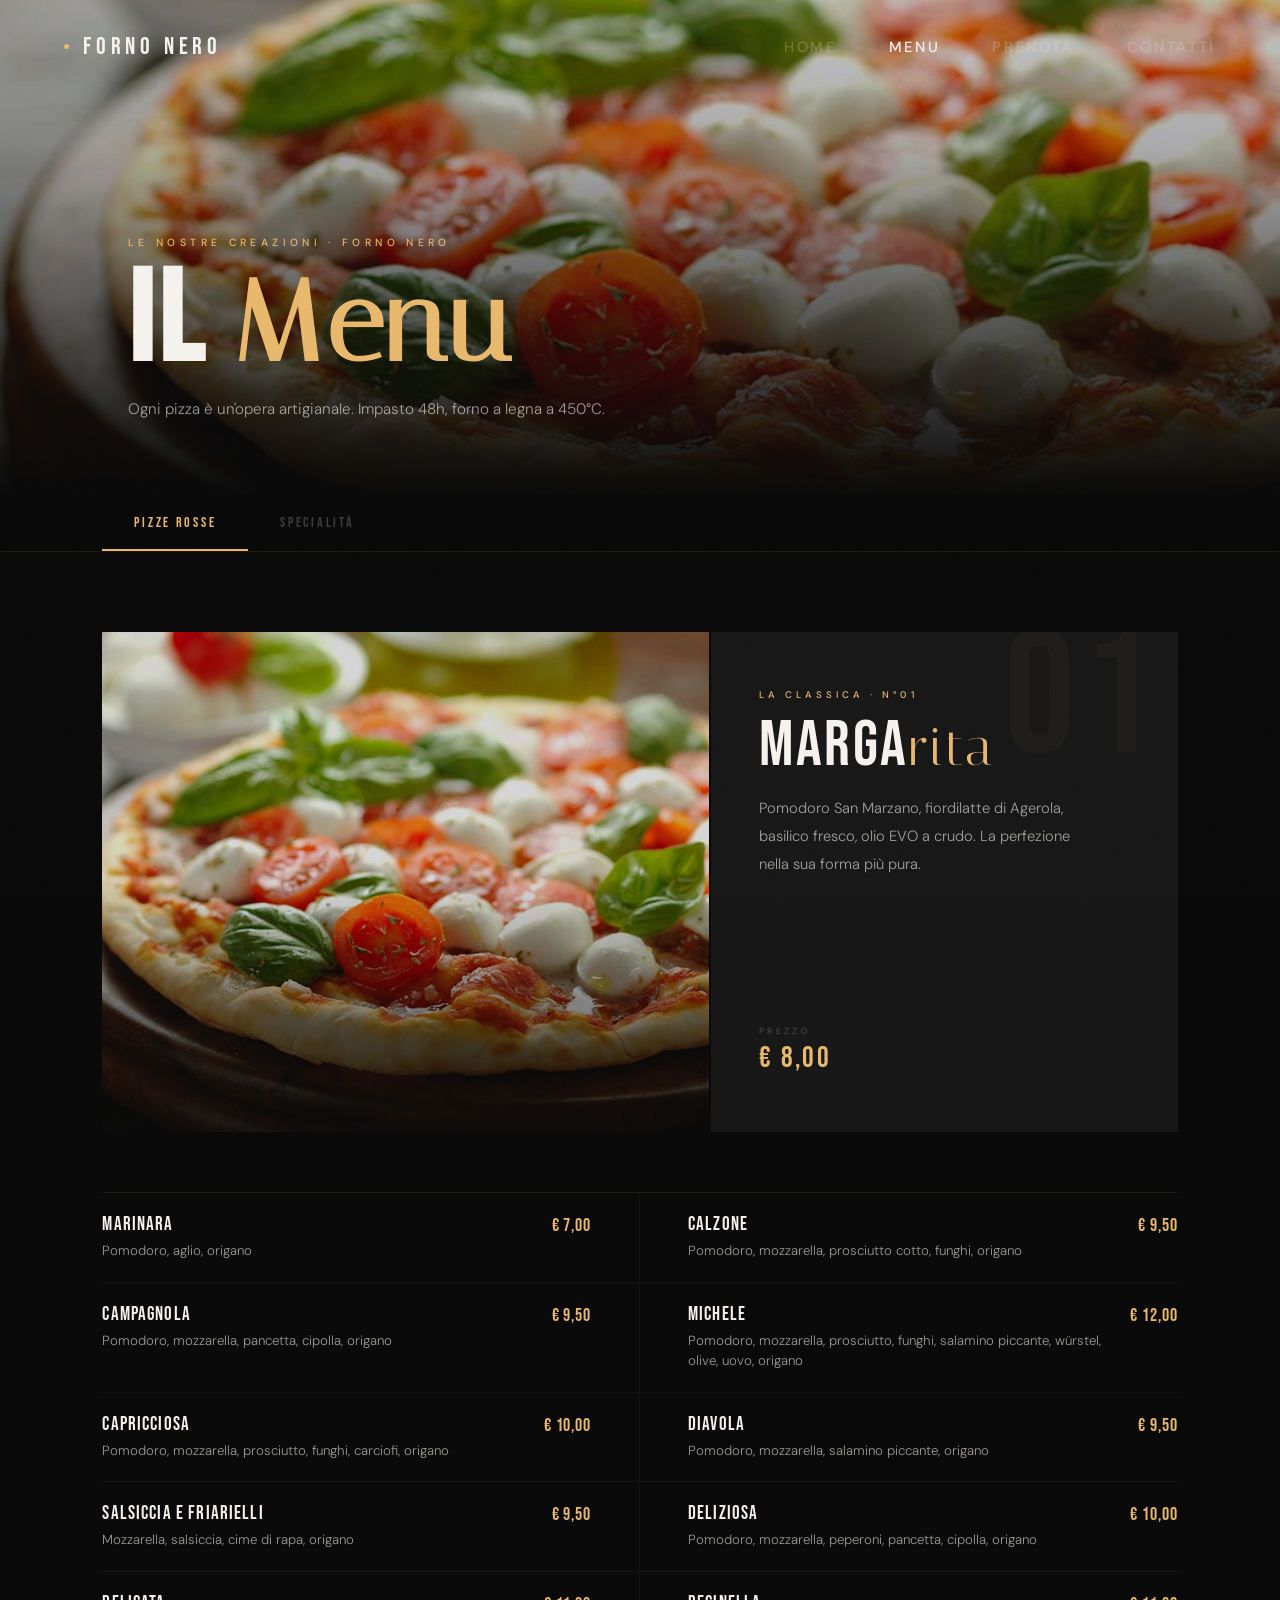
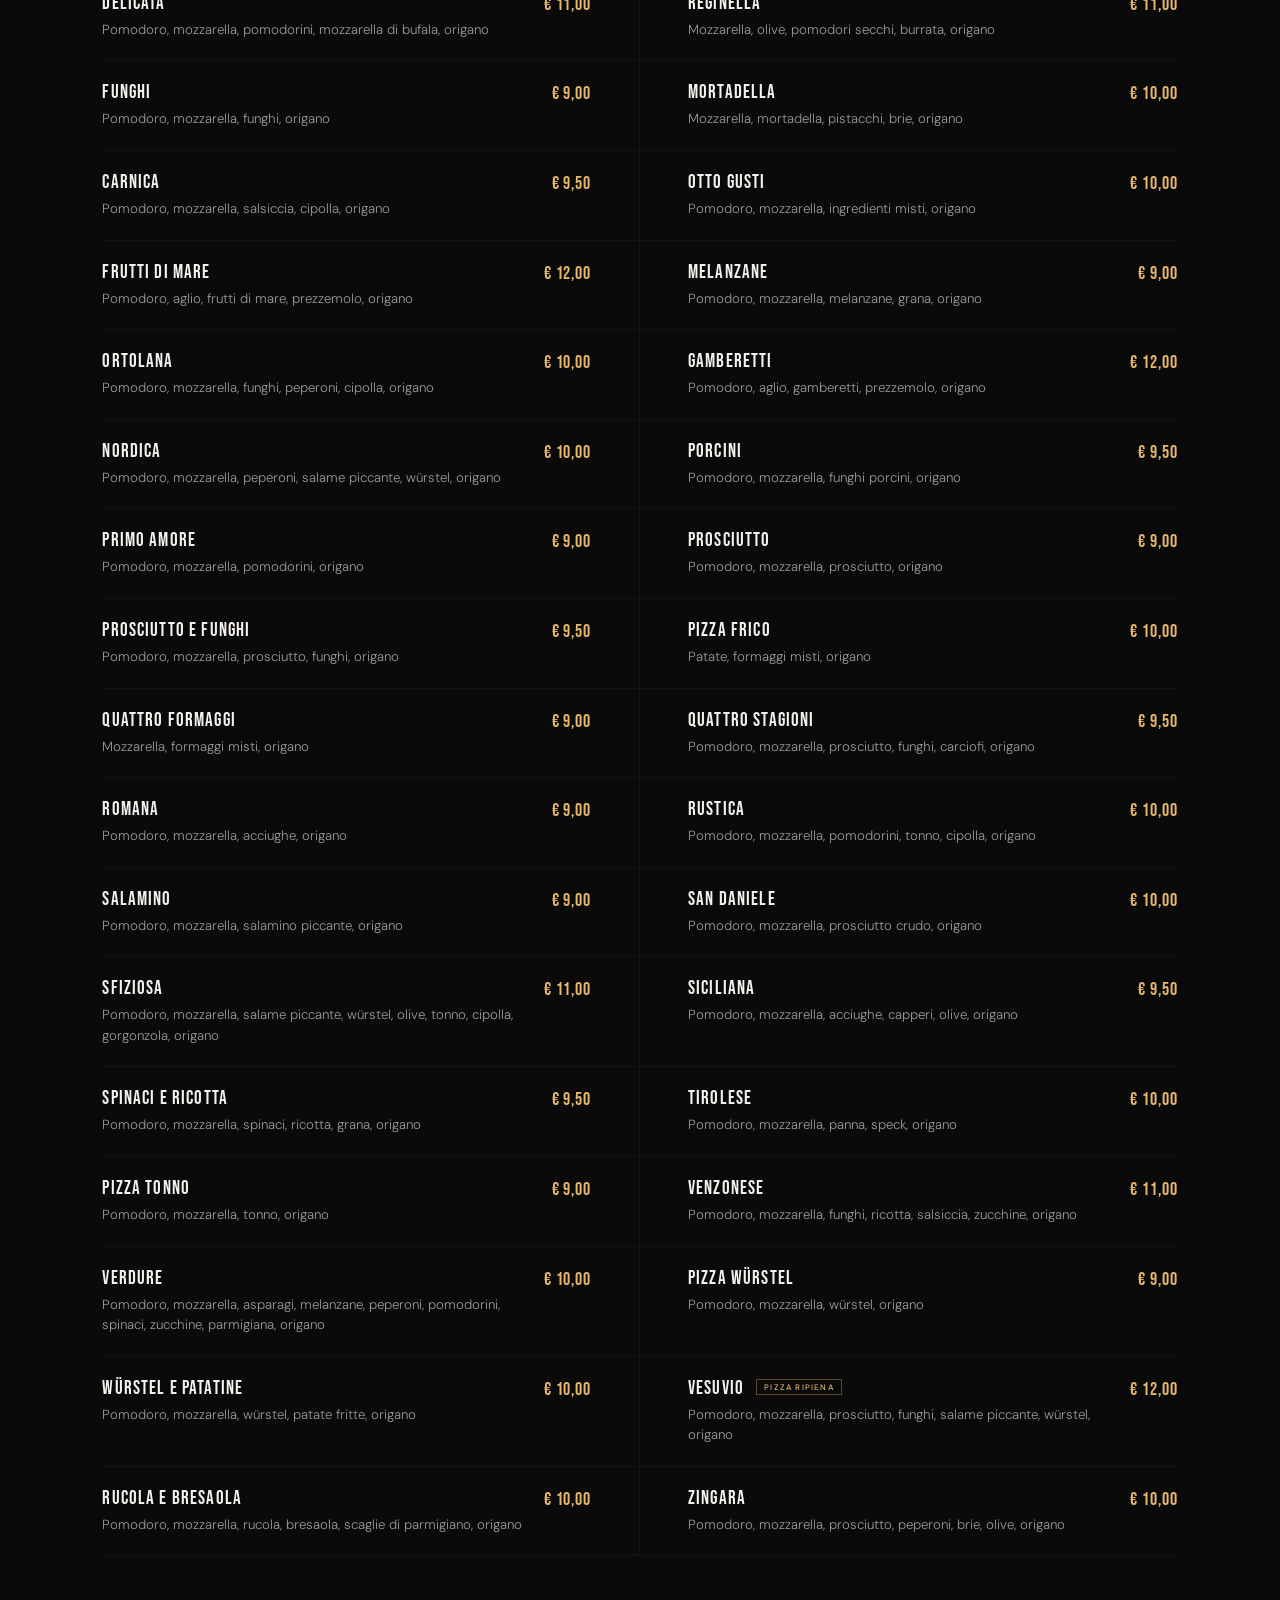
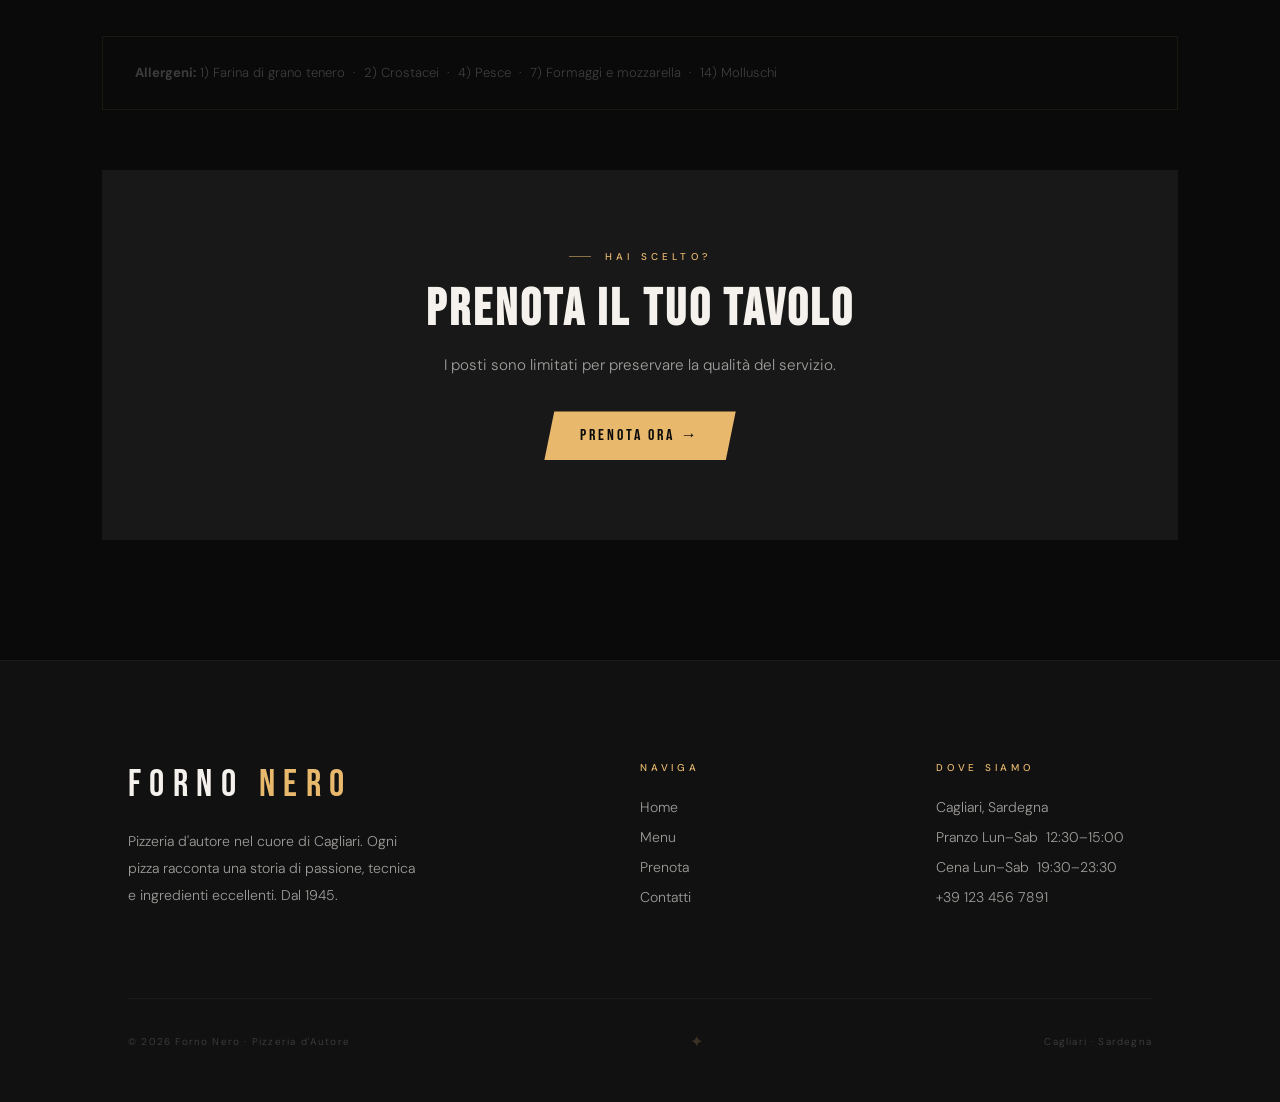
==== commit 05e5f414: "sss" ====
--- a/menu.html
+++ b/menu.html
@@ -3,17 +3,31 @@
 <head>
   <meta charset="UTF-8">
   <meta name="viewport" content="width=device-width, initial-scale=1.0, viewport-fit=cover">
-  <title>Menu — Forno Nero Pizzeria</title>
+  <title>Menu — Forno Nero Pizzeria d'Autore Cagliari</title>
+  <meta name="description" content="Scopri il menu di Forno Nero: pizze classiche e specialità artigianali con impasto 48h e forno a legna. Da oltre 30 pizze.">
+  <meta property="og:title" content="Menu — Forno Nero Pizzeria d'Autore">
+  <meta property="og:description" content="Pizze classiche e specialità artigianali. Impasto 48h, forno a legna a 450°C.">
+  <meta property="og:type" content="website">
+  <meta property="og:url" content="https://fornonero.it/menu">
+  <meta name="twitter:card" content="summary_large_image">
+  <link rel="icon" href="data:image/svg+xml,<svg xmlns='http://www.w3.org/2000/svg' viewBox='0 0 32 32'><text y='28' font-size='28'>🔥</text></svg>">
   <link rel="preconnect" href="https://fonts.googleapis.com">
-  <link href="https://fonts.googleapis.com/css2?family=Bebas+Neue&family=Playfair+Display:ital,wght@0,400;0,700;0,900;1,400;1,700;1,900&family=DM+Sans:ital,opsz,wght@0,9..40,200;0,9..40,300;0,9..40,400;0,9..40,500;1,9..40,300&family=Italiana&display=swap" rel="stylesheet">
+  <link rel="preconnect" href="https://fonts.gstatic.com" crossorigin>
+  <link href="https://fonts.googleapis.com/css2?family=Bebas+Neue&family=Playfair+Display:ital,wght@0,400;0,700;0,900&family=DM+Sans:ital,opsz,wght@0,9..40,200;0,9..40,300;0,9..40,400;0,9..40,500&family=Italiana&display=swap" rel="stylesheet">
   <link rel="stylesheet" href="style.css">
   <link rel="stylesheet" href="style-menu.css">
+  <style>
+    :focus-visible {
+      outline: 2px solid var(--signal);
+      outline-offset: 2px;
+    }
+  </style>
 </head>
 <body>
 
 <div id="cur"></div>
 
-<div class="mob-menu" id="mobMenu">
+<div class="mob-menu" id="mobMenu" role="dialog" aria-label="Menu di navigazione">
   <div class="mob-line"></div>
   <a href="index.html" onclick="closeMob()">Home</a>
   <a href="menu.html" onclick="closeMob()">Menu</a>
@@ -22,26 +36,25 @@
   <div class="mob-line"></div>
 </div>
 
-<nav id="nav">
-  <a href="index.html" class="nav-brand">
-    <span class="nav-brand-dot"></span>
+<nav id="nav" aria-label="Navigazione principale">
+  <a href="index.html" class="nav-brand" aria-label="Forno Nero - Home">
+    <span class="nav-brand-dot" aria-hidden="true"></span>
     FORNO NERO
   </a>
   <div class="nav-links">
     <a href="index.html">Home</a>
-    <a href="menu.html" class="active">Menu</a>
+    <a href="menu.html" class="active" aria-current="page">Menu</a>
     <a href="prenotazioni.html">Prenota</a>
     <a href="index.html#contatti">Contatti</a>
   </div>
-  <div class="hamburger" id="ham" onclick="toggleMob()">
+  <button class="hamburger" id="ham" onclick="toggleMob()" aria-label="Apri menu" aria-expanded="false">
     <span></span><span></span><span></span>
-  </div>
+  </button>
 </nav>
 
-<!-- Hero Menu -->
 <section class="menu-hero">
-  <div class="menu-hero-bg"></div>
-  <div class="menu-hero-vignette"></div>
+  <div class="menu-hero-bg" role="img" aria-label="Pizza Margherita"></div>
+  <div class="menu-hero-vignette" aria-hidden="true"></div>
   <div class="menu-hero-content">
     <div class="menu-hero-eyebrow">Le nostre creazioni · Forno Nero</div>
     <h1 class="menu-hero-h1">Il <em>Menu</em></h1>
@@ -49,28 +62,24 @@
   </div>
 </section>
 
-<!-- Tab Navigation -->
 <div class="menu-tabs-bar" id="menuTabsBar">
-  <div class="menu-tabs-inner">
-    <button class="menu-tab active" data-tab="rosse" onclick="switchTab('rosse', this)">
-      🍅 Pizze Rosse
+  <div class="menu-tabs-inner" role="tablist" aria-label="Categorie menu">
+    <button class="menu-tab active" data-tab="rosse" onclick="switchTab('rosse', this)" role="tab" aria-selected="true" aria-controls="tab-rosse" id="tab-btn-rosse">
+      Pizze Rosse
     </button>
-    <button class="menu-tab" data-tab="specialita" onclick="switchTab('specialita', this)">
-      ✦ Specialità
+    <button class="menu-tab" data-tab="specialita" onclick="switchTab('specialita', this)" role="tab" aria-selected="false" aria-controls="tab-specialita" id="tab-btn-specialita">
+      Specialità
     </button>
   </div>
 </div>
 
-<!-- Main Menu Content -->
 <main class="menu-main">
 
-  <!-- PIZZE ROSSE TAB -->
-  <div class="tab-content active" id="tab-rosse">
+  <div class="tab-content active" id="tab-rosse" role="tabpanel" aria-labelledby="tab-btn-rosse">
     
-    <!-- Featured -->
     <div class="menu-featured-row reveal">
       <div class="menu-feat-img">
-        <img src="pizza_basilico.jpg" alt="Margherita">
+        <img src="pizza_basilico.jpg" alt="Pizza Margherita con basilico fresco">
       </div>
       <div class="menu-feat-info">
         <div class="feat-tag">La Classica · N°01</div>
@@ -83,7 +92,6 @@
       </div>
     </div>
 
-    <!-- Grid pizze rosse -->
     <div class="pizza-grid">
       <div class="pizza-row reveal d1">
         <div class="pizza-info">
@@ -382,17 +390,16 @@
     </div>
   </div>
 
-  <!-- SPECIALITÀ TAB -->
-  <div class="tab-content" id="tab-specialita">
+  <div class="tab-content" id="tab-specialita" role="tabpanel" aria-labelledby="tab-btn-specialita">
     <div class="specialita-intro reveal">
       <p>Le nostre quattro creazioni di punta — pizze che vanno oltre la tradizione, raccontando il carattere di Forno Nero.</p>
     </div>
     <div class="specialita-grid">
-      <div class="spec-card reveal d1">
+      <article class="spec-card reveal d1">
         <div class="spec-card-img">
-          <img src="borghese.jpg" alt="Borghese">
-          <div class="spec-img-overlay"></div>
-          <div class="spec-card-number">01</div>
+          <img src="borghese.jpg" alt="Pizza Borghese con prosciutto crudo e rucola" loading="lazy">
+          <div class="spec-img-overlay" aria-hidden="true"></div>
+          <div class="spec-card-number" aria-hidden="true">01</div>
         </div>
         <div class="spec-card-body">
           <div class="spec-card-tag">Specialità della Casa</div>
@@ -400,12 +407,12 @@
           <div class="spec-card-desc">Fiordilatte, prosciutto crudo 24 mesi, rucola, grana padano, noci tostate. Una pizza che profuma di eleganza.</div>
           <div class="spec-card-price">€ 14,00</div>
         </div>
-      </div>
-      <div class="spec-card reveal d2">
+      </article>
+      <article class="spec-card reveal d2">
         <div class="spec-card-img">
-          <img src="bufala.jpg" alt="Bufala">
-          <div class="spec-img-overlay"></div>
-          <div class="spec-card-number">02</div>
+          <img src="bufala.jpg" alt="Pizza Bufala con mozzarella DOP" loading="lazy">
+          <div class="spec-img-overlay" aria-hidden="true"></div>
+          <div class="spec-card-number" aria-hidden="true">02</div>
         </div>
         <div class="spec-card-body">
           <div class="spec-card-tag">Specialità della Casa</div>
@@ -413,12 +420,12 @@
           <div class="spec-card-desc">Pomodoro datterino, mozzarella di bufala DOP, basilico fresco, olio aromatico a crudo. La tradizione campana.</div>
           <div class="spec-card-price">€ 13,00</div>
         </div>
-      </div>
-      <div class="spec-card reveal d3">
+      </article>
+      <article class="spec-card reveal d3">
         <div class="spec-card-img spec-placeholder">
-          <div class="spec-placeholder-bg">🌿</div>
-          <div class="spec-img-overlay"></div>
-          <div class="spec-card-number">03</div>
+          <div class="spec-placeholder-bg" aria-label="Bosco">🌿</div>
+          <div class="spec-img-overlay" aria-hidden="true"></div>
+          <div class="spec-card-number" aria-hidden="true">03</div>
         </div>
         <div class="spec-card-body">
           <div class="spec-card-tag">Specialità della Casa</div>
@@ -426,12 +433,12 @@
           <div class="spec-card-desc">Base bianca, funghi porcini, tartufo nero, mozzarella, timo fresco. Un viaggio nel sottobosco sardo.</div>
           <div class="spec-card-price">€ 16,00</div>
         </div>
-      </div>
-      <div class="spec-card reveal d4">
+      </article>
+      <article class="spec-card reveal d4">
         <div class="spec-card-img">
-          <img src="forno.jpg" alt="Forno Nero">
-          <div class="spec-img-overlay"></div>
-          <div class="spec-card-number">04</div>
+          <img src="forno.jpg" alt="Forno a legna Forno Nero" loading="lazy">
+          <div class="spec-img-overlay" aria-hidden="true"></div>
+          <div class="spec-card-number" aria-hidden="true">04</div>
         </div>
         <div class="spec-card-body">
           <div class="spec-card-tag">La firma della casa</div>
@@ -439,16 +446,14 @@
           <div class="spec-card-desc">Burrata fresca, salsiccia artigianale, miele di castagno, noci tostate. La nostra firma, la nostra identità.</div>
           <div class="spec-card-price">€ 18,00</div>
         </div>
-      </div>
-    </div>
-  </div>
-
-  <!-- Allergeni -->
+      </article>
+    </div>
+  </div>
+
   <div class="menu-allergeni reveal">
     <strong>Allergeni:</strong> 1) Farina di grano tenero &nbsp;·&nbsp; 2) Crostacei &nbsp;·&nbsp; 4) Pesce &nbsp;·&nbsp; 7) Formaggi e mozzarella &nbsp;·&nbsp; 14) Molluschi
   </div>
 
-  <!-- CTA Prenotazione -->
   <div class="menu-booking-cta reveal">
     <div class="mbcta-text">
       <div class="section-label" style="justify-content:center; margin-bottom:16px;">Hai scelto?</div>
@@ -460,12 +465,11 @@
 
 </main>
 
-<!-- Footer -->
 <footer id="contatti">
   <div class="footer-grid">
     <div>
       <div class="footer-brand">FORNO <span>NERO</span></div>
-      <p class="footer-sub">Pizzeria d'autore nel cuore di Casteddu. Ogni pizza racconta una storia di passione, tecnica e ingredienti eccellenti. Dal 1945.</p>
+      <p class="footer-sub">Pizzeria d'autore nel cuore di Cagliari. Ogni pizza racconta una storia di passione, tecnica e ingredienti eccellenti. Dal 1945.</p>
     </div>
     <div class="footer-col">
       <h4>Naviga</h4>
@@ -476,29 +480,30 @@
     </div>
     <div class="footer-col">
       <h4>Dove siamo</h4>
-      <a href="#">Casteddu, Sardegna</a>
-      <a href="#">Lun–Sab&nbsp;&nbsp;12:30–15:00</a>
-      <a href="#">Lun–Sab&nbsp;&nbsp;19:30–23:30</a>
-      <a href="#">+39 123 456 7891</a>
+      <a href="https://maps.app.goo.gl/SE37KUVxoLeGLsXS6" target="_blank" rel="noopener">Cagliari, Sardegna</a>
+      <a href="#">Pranzo Lun–Sab&nbsp;&nbsp;12:30–15:00</a>
+      <a href="#">Cena Lun–Sab&nbsp;&nbsp;19:30–23:30</a>
+      <a href="tel:+391234567891">+39 123 456 7891</a>
     </div>
   </div>
   <div class="footer-bottom">
-    <span>© 2026 Forno Nero · Made by Noah and Adri</span>
-    <span class="footer-ornament">✦</span>
-    <span>Pizzeria · Casteddu</span>
+    <span>© 2026 Forno Nero · Pizzeria d'Autore</span>
+    <span class="footer-ornament" aria-hidden="true">✦</span>
+    <span>Cagliari · Sardegna</span>
   </div>
 </footer>
 
 <script src="script.js"></script>
 <script>
 function switchTab(tabId, btn) {
-  // Deactivate all
-  document.querySelectorAll('.menu-tab').forEach(t => t.classList.remove('active'));
+  document.querySelectorAll('.menu-tab').forEach(t => {
+    t.classList.remove('active');
+    t.setAttribute('aria-selected', 'false');
+  });
   document.querySelectorAll('.tab-content').forEach(c => c.classList.remove('active'));
-  // Activate selected
   btn.classList.add('active');
+  btn.setAttribute('aria-selected', 'true');
   document.getElementById('tab-' + tabId).classList.add('active');
-  // Re-trigger reveals
   setTimeout(() => {
     document.querySelectorAll('#tab-' + tabId + ' .reveal').forEach(el => {
       el.classList.remove('visible');
--- a/style.css
+++ b/style.css
@@ -1,7 +1,3 @@
-/* FORNO NERO */
-
-/* ══ FONTS ══ */
-
 :root {
   --void:     #0a0a0a;
   --carbon:   #111111;
@@ -14,17 +10,6 @@
   --white:    #f5f2ee;
   --mist:     rgba(245,242,238,0.62);
   --ghost:    rgba(245,242,238,0.22);
-
-  /* compat */
-  --ink:      var(--void);
-  --bark:     var(--graphite);
-  --ember:    #1a0f06;
-  --sienna:   #8b4a1e;
-  --amber:    var(--signal2);
-  --gold:     var(--signal);
-  --cream:    var(--white);
-  --parchment:#ede0c4;
-  --ash:      rgba(245,242,238,0.1);
 
   --grain: url("data:image/svg+xml,%3Csvg xmlns='http://www.w3.org/2000/svg' width='300' height='300'%3E%3Cfilter id='n'%3E%3CfeTurbulence type='fractalNoise' baseFrequency='0.85' numOctaves='4' stitchTiles='stitch'/%3E%3C/filter%3E%3Crect width='300' height='300' filter='url(%23n)' opacity='0.05'/%3E%3C/svg%3E");
 
@@ -43,11 +28,6 @@
   font-family: var(--font-body);
   font-weight: 300;
   overflow-x: hidden;
-  cursor: auto;
-  -webkit-user-select: none;
-  -moz-user-select: none;
-  -ms-user-select: none;
-  user-select: none;
   width: 100%;
   max-width: 100vw;
 }
@@ -88,10 +68,14 @@
   width: 5px; height: 5px;
   background: var(--signal);
   border-radius: 50%;
-  animation: pulse 3s ease-in-out infinite;
+  box-shadow: 0 0 0 0 rgba(232,184,109,.4);
+  animation: brandPulse 3s ease-in-out infinite;
   flex-shrink: 0;
 }
-@keyframes pulse { 0%,100%{opacity:.5;transform:scale(1)} 50%{opacity:1;transform:scale(1.4)} }
+@keyframes brandPulse {
+  0%, 100% { opacity:.5; transform:scale(1); box-shadow: 0 0 0 0 rgba(232,184,109,.4); }
+  50% { opacity:1; transform:scale(1.4); box-shadow: 0 0 0 6px rgba(232,184,109,0); }
+}
 .nav-links { display: flex; gap: 52px; }
 .nav-links a {
   font-family: var(--font-body);
@@ -103,6 +87,16 @@
   text-decoration: none;
   position: relative;
   transition: color .3s;
+  animation: navLinkIn .5s cubic-bezier(.16,1,.3,1) both;
+  overflow: hidden;
+}
+.nav-links a:nth-child(1) { animation-delay: .05s; }
+.nav-links a:nth-child(2) { animation-delay: .1s; }
+.nav-links a:nth-child(3) { animation-delay: .15s; }
+.nav-links a:nth-child(4) { animation-delay: .2s; }
+@keyframes navLinkIn {
+  from { opacity: 0; transform: translateY(-8px); }
+  to { opacity: 1; transform: none; }
 }
 .nav-links a::after {
   content: '';
@@ -156,42 +150,26 @@
 /* MARQUEE */
 .marquee-strip {
   overflow: hidden;
-  padding: 0;
   background: var(--signal);
   display: flex;
   align-items: center;
-  height: 48px;
-}
-.marquee-strip {
-  overflow: hidden;
-  padding: 0;
-  background: var(--signal);
-  display: flex;
-  align-items: center;
-  /* ✅ FIX: min-height invece di height fisso, così il testo non viene mai tagliato */
   min-height: 48px;
   height: auto;
-  /* ✅ FIX: padding verticale di sicurezza */
   padding-top: 10px;
   padding-bottom: 10px;
 }
- 
 .marquee-track {
   display: flex;
   align-items: center;
-  /* ✅ FIX: width max-content è corretto, ma aggiungiamo flex-shrink:0
-     per evitare che il browser comprima il track quando calcola il layout */
   width: max-content;
   flex-shrink: 0;
   animation: marqueeScroll 30s linear infinite;
   will-change: transform;
 }
- 
 @keyframes marqueeScroll {
   from { transform: translateX(0); }
   to   { transform: translateX(-50%); }
 }
- 
 .marquee-item {
   font-family: var(--font-display);
   font-size: .9rem;
@@ -201,32 +179,18 @@
   white-space: nowrap;
   display: inline-flex;
   align-items: center;
-  /* ✅ FIX: line-height esplicita per evitare variazioni tra browser */
   line-height: 1.2;
 }
- 
 .marquee-item::after {
   content: '/';
   font-size: .75rem;
   opacity: .35;
   margin-left: 56px;
 }
- 
-/* Pause on hover */
 .marquee-strip:hover .marquee-track {
   animation-play-state: paused;
 }
- 
-/* Mobile */
-@media (max-width: 768px) {
-  .marquee-item {
-    font-size: .8rem;
-    padding: 0 32px;
-  }
-  .marquee-item::after {
-    margin-left: 32px;
-  }
-}
+
 /* PARALLAX SECTIONS */
 .parallax-section {
   position: relative; min-height: 100vh;
@@ -245,9 +209,7 @@
   display: flex; align-items: center;
   padding: 120px 80px;
   background: var(--graphite); position: relative;
-}
-.parallax-text-col::before {
-  display: none;
+  transition: background .6s;
 }
 .parallax-text { max-width: 480px; }
 
@@ -290,53 +252,29 @@
   content: ''; flex: 1; height: 1px;
   background: linear-gradient(to right, transparent, rgba(232,184,109,.12), transparent);
 }
-.ornament-glyph { font-size: 1rem; color: var(--signal); opacity: .3; }
+.ornament-glyph { 
+  font-size: 1rem; color: var(--signal); opacity: .3;
+  animation: float 3s ease-in-out infinite;
+  display: inline-block;
+}
+@keyframes float {
+  0%, 100% { transform: translateY(0); }
+  50% { transform: translateY(-6px); }
+}
 
 /* BUTTONS */
+.btn-primary, .btn-secondary {
+  position: relative;
+  overflow: hidden;
+}
 .btn-primary {
   font-family: var(--font-display);
   font-size: 1rem; letter-spacing: .18em;
   color: var(--void); background: var(--signal);
   text-decoration: none; padding: 15px 36px;
-  display: inline-block; cursor: none;
+  display: inline-block;
   transition: background .25s, letter-spacing .25s;
   clip-path: polygon(10px 0%, 100% 0%, calc(100% - 10px) 100%, 0% 100%);
-}
-.btn-primary:hover {
-  background: var(--white);
-  letter-spacing: .24em;
-}
-
-.btn-secondary {
-  font-family: var(--font-display);
-  font-size: .95rem; letter-spacing: .18em;
-  color: var(--white); background: transparent;
-  border: 1px solid rgba(245,242,238,.2);
-  text-decoration: none; padding: 15px 36px;
-  display: inline-block; cursor: none;
-  transition: border-color .3s, color .3s;
-  clip-path: polygon(10px 0%, 100% 0%, calc(100% - 10px) 100%, 0% 100%);
-}
-.btn-secondary:hover { border-color: var(--signal); color: var(--signal); }
-
-/* REVEAL */
-.reveal {
-  opacity: 0; transform: translateY(36px);
-  transition: opacity .85s cubic-bezier(.16,1,.3,1), transform .85s cubic-bezier(.16,1,.3,1);
-}
-.reveal.visible { opacity: 1; transform: none; }
-.reveal.d1 { transition-delay: .08s; }
-.reveal.d2 { transition-delay: .18s; }
-.reveal.d3 { transition-delay: .3s; }
-.reveal.d4 { transition-delay: .44s; }
-@keyframes fadeUp { from { opacity:0; transform:translateY(24px); } to { opacity:1; transform:none; } }
-
-/* ── ADVANCED ANIMATIONS ── */
-
-/* Magnetic hover effect for buttons */
-.btn-primary, .btn-secondary {
-  position: relative;
-  overflow: hidden;
 }
 .btn-primary::before {
   content: '';
@@ -349,57 +287,53 @@
   transition: width .6s cubic-bezier(.16,1,.3,1), height .6s cubic-bezier(.16,1,.3,1);
 }
 .btn-primary:hover::before { width: 300px; height: 300px; }
-
-/* Shimmer animation for stat numbers */
-@keyframes shimmer {
-  0% { background-position: -200% center; }
-  100% { background-position: 200% center; }
-}
-
-/* Stagger entrance for nav links */
-@keyframes navLinkIn {
-  from { opacity: 0; transform: translateY(-8px); }
+.btn-primary:hover {
+  background: var(--white);
+  letter-spacing: .24em;
+}
+.btn-secondary {
+  font-family: var(--font-display);
+  font-size: .95rem; letter-spacing: .18em;
+  color: var(--white); background: transparent;
+  border: 1px solid rgba(245,242,238,.2);
+  text-decoration: none; padding: 15px 36px;
+  display: inline-block;
+  transition: border-color .3s, color .3s;
+  clip-path: polygon(10px 0%, 100% 0%, calc(100% - 10px) 100%, 0% 100%);
+}
+.btn-secondary:hover { border-color: var(--signal); color: var(--signal); }
+
+/* REVEAL */
+.reveal {
+  opacity: 0; transform: translateY(36px);
+  transition: opacity .85s cubic-bezier(.16,1,.3,1), transform .85s cubic-bezier(.16,1,.3,1);
+}
+.reveal.visible { opacity: 1; transform: none; }
+.reveal.d1 { transition-delay: .08s; }
+.reveal.d2 { transition-delay: .18s; }
+.reveal.d3 { transition-delay: .3s; }
+.reveal.d4 { transition-delay: .44s; }
+
+@keyframes fadeUp { from { opacity:0; transform:translateY(24px); } to { opacity:1; transform:none; } }
+
+/* Number counter animation */
+.stat-item.visible .stat-number {
+  animation: countUp .7s cubic-bezier(.16,1,.3,1) both;
+}
+.stat-item.visible.d1 .stat-number { animation-delay: .05s; }
+.stat-item.visible.d2 .stat-number { animation-delay: .15s; }
+.stat-item.visible.d3 .stat-number { animation-delay: .25s; }
+.stat-item.visible.d4 .stat-number { animation-delay: .35s; }
+@keyframes countUp {
+  from { opacity: 0; transform: translateY(20px); }
   to { opacity: 1; transform: none; }
 }
-.nav-links a {
-  animation: navLinkIn .5s cubic-bezier(.16,1,.3,1) both;
-}
-.nav-links a:nth-child(1) { animation-delay: .05s; }
-.nav-links a:nth-child(2) { animation-delay: .1s; }
-.nav-links a:nth-child(3) { animation-delay: .15s; }
-.nav-links a:nth-child(4) { animation-delay: .2s; }
-
-/* Glow pulse for brand dot */
-.nav-brand-dot {
-  box-shadow: 0 0 0 0 rgba(232,184,109,.4);
-  animation: brandPulse 3s ease-in-out infinite;
-}
-@keyframes brandPulse {
-  0%, 100% { opacity:.5; transform:scale(1); box-shadow: 0 0 0 0 rgba(232,184,109,.4); }
-  50% { opacity:1; transform:scale(1.4); box-shadow: 0 0 0 6px rgba(232,184,109,0); }
-}
-
-/* Floating animation for ornament glyph */
-@keyframes float {
-  0%, 100% { transform: translateY(0); }
-  50% { transform: translateY(-6px); }
-}
-.ornament-glyph {
-  animation: float 3s ease-in-out infinite;
-  display: inline-block;
-}
-
-/* Marquee hover pause */
-.marquee-strip:hover .marquee-track {
-  animation-play-state: paused;
-}
-
-/* Underline swipe animation */
-.nav-links a {
-  overflow: hidden;
-}
 
 /* Card hover glow */
+.preview-card,
+.spec-card {
+  position: relative;
+}
 .preview-card::after,
 .spec-card::after {
   content: '';
@@ -412,37 +346,6 @@
 }
 .preview-card:hover::after,
 .spec-card:hover::after { opacity: 1; }
-
-/* Cursor glow (desktop) */
-#cur {
-  display: none;
-}
-#cur.visible { opacity: 1; }
-#cur.hovered { width: 40px; height: 40px; opacity: .5; }
-
-/* Line border reveal */
-@keyframes lineDraw {
-  from { transform: scaleX(0); }
-  to { transform: scaleX(1); }
-}
-
-/* Texture shimmer on hover for sections */
-.parallax-text-col {
-  transition: background .6s;
-}
-
-/* Number counter animation */
-@keyframes countUp {
-  from { opacity: 0; transform: translateY(20px); }
-  to { opacity: 1; transform: none; }
-}
-.stat-item.visible .stat-number {
-  animation: countUp .7s cubic-bezier(.16,1,.3,1) both;
-}
-.stat-item.visible.d1 .stat-number { animation-delay: .05s; }
-.stat-item.visible.d2 .stat-number { animation-delay: .15s; }
-.stat-item.visible.d3 .stat-number { animation-delay: .25s; }
-.stat-item.visible.d4 .stat-number { animation-delay: .35s; }
 
 /* FOOTER */
 footer {
@@ -511,5 +414,7 @@
   .footer-ornament { display: none; }
   footer { padding: 60px 6vw 32px; }
   .marquee-item { font-size: .8rem; padding: 0 32px; }
+  .marquee-item::after { margin-left: 32px; }
+  .marquee-strip { min-height: 40px; }
   .btn-primary, .btn-secondary { padding: 14px 28px; font-size: .9rem; }
 }
--- a/style-menu.css
+++ b/style-menu.css
@@ -1,4 +1,4 @@
-/* FORNO NERO — style-menu.css — Ultra Modern */
+/* FORNO NERO — style-menu.css */
 
 /* HERO */
 .menu-hero {
@@ -47,7 +47,7 @@
   opacity: 0; animation: fadeUp .8s ease forwards 0.9s;
 }
 
-/* TABS BAR */
+/* BAR */
 .menu-tabs-bar {
   position: sticky; top: 62px; z-index: 400;
   background: rgba(10,10,10,.98); backdrop-filter: blur(30px);
@@ -78,7 +78,7 @@
 .menu-tab.active::after { transform: scaleX(1); }
 .menu-tab:hover { color: rgba(232,184,109,.7); }
 
-/* MAIN CONTENT */
+/* CONTENT */
 .menu-main {
   max-width: 1300px; margin: 0 auto;
   padding: 80px 8vw 120px;
@@ -86,7 +86,7 @@
 .tab-content { display: none; }
 .tab-content.active { display: block; }
 
-/* FEATURED ROW */
+/* ROW */
 .menu-featured-row {
   display: grid; grid-template-columns: 1.3fr 1fr;
   gap: 2px; margin-bottom: 60px;
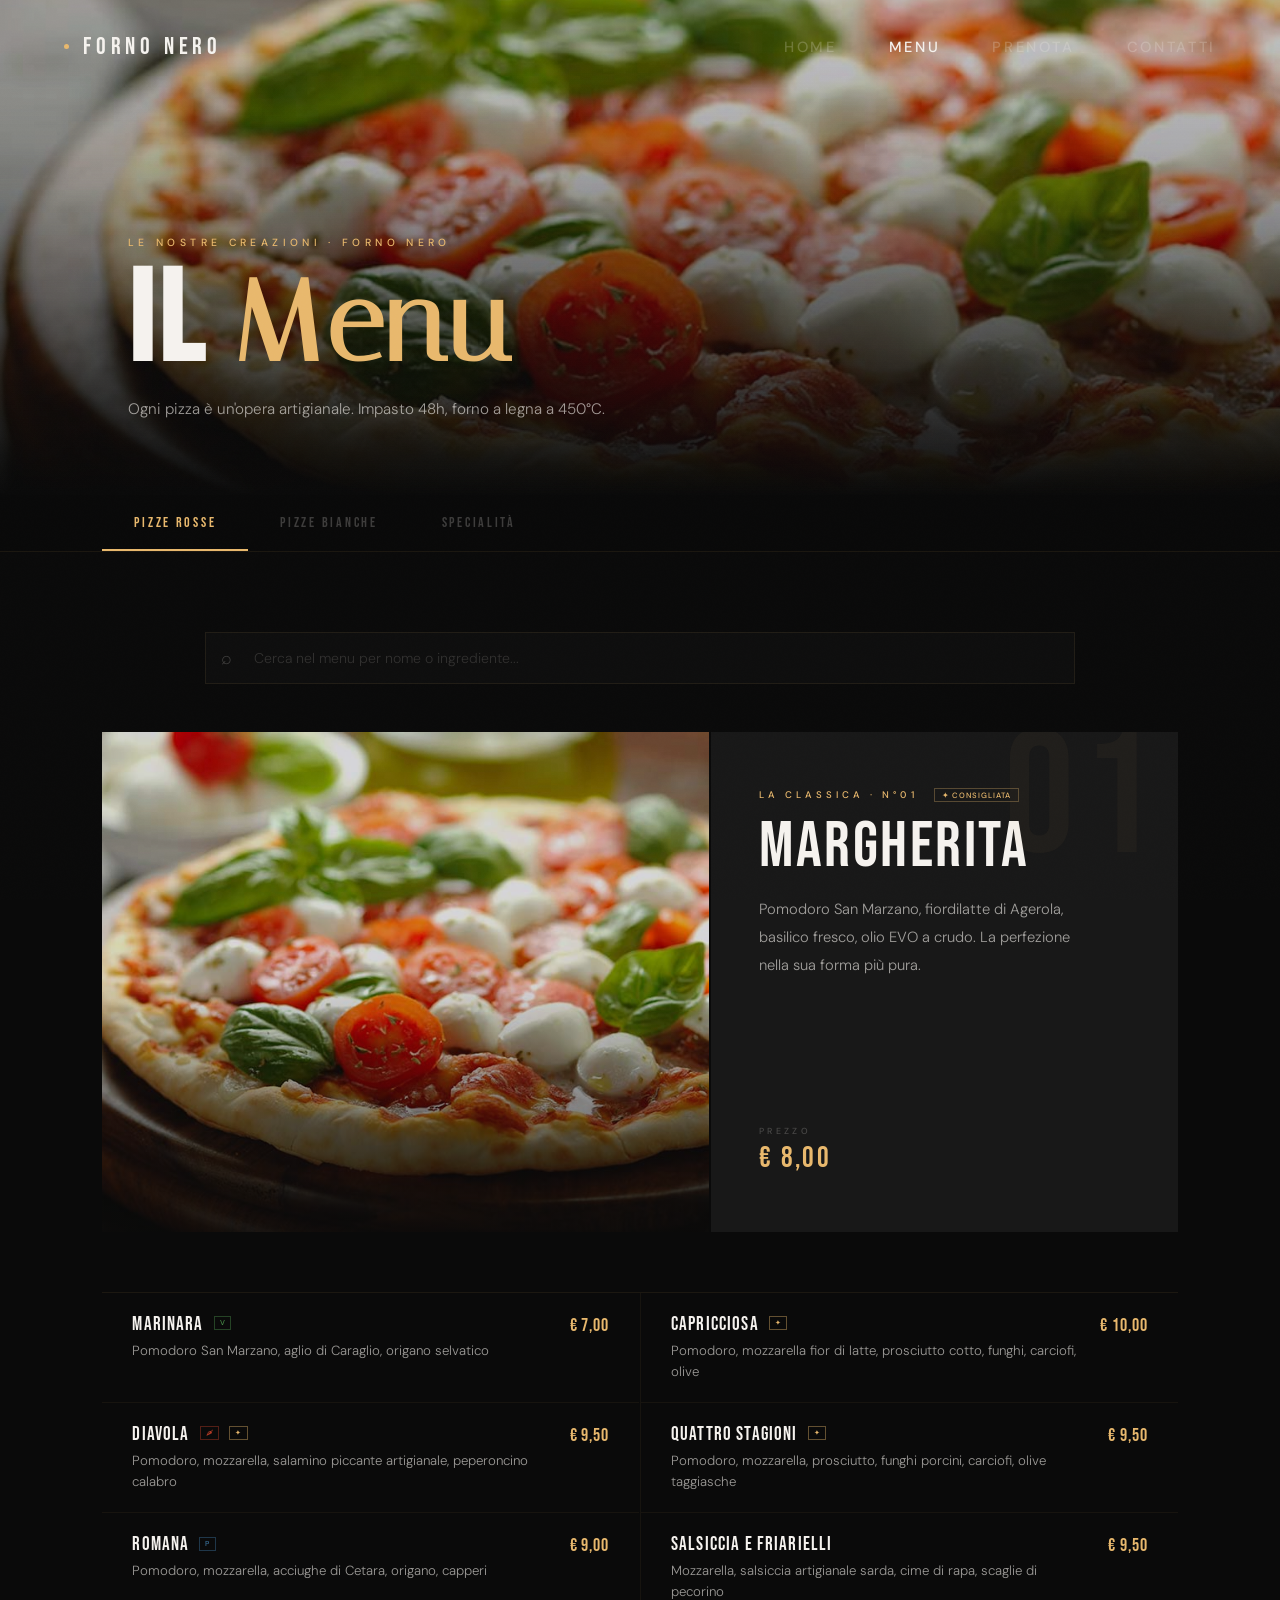
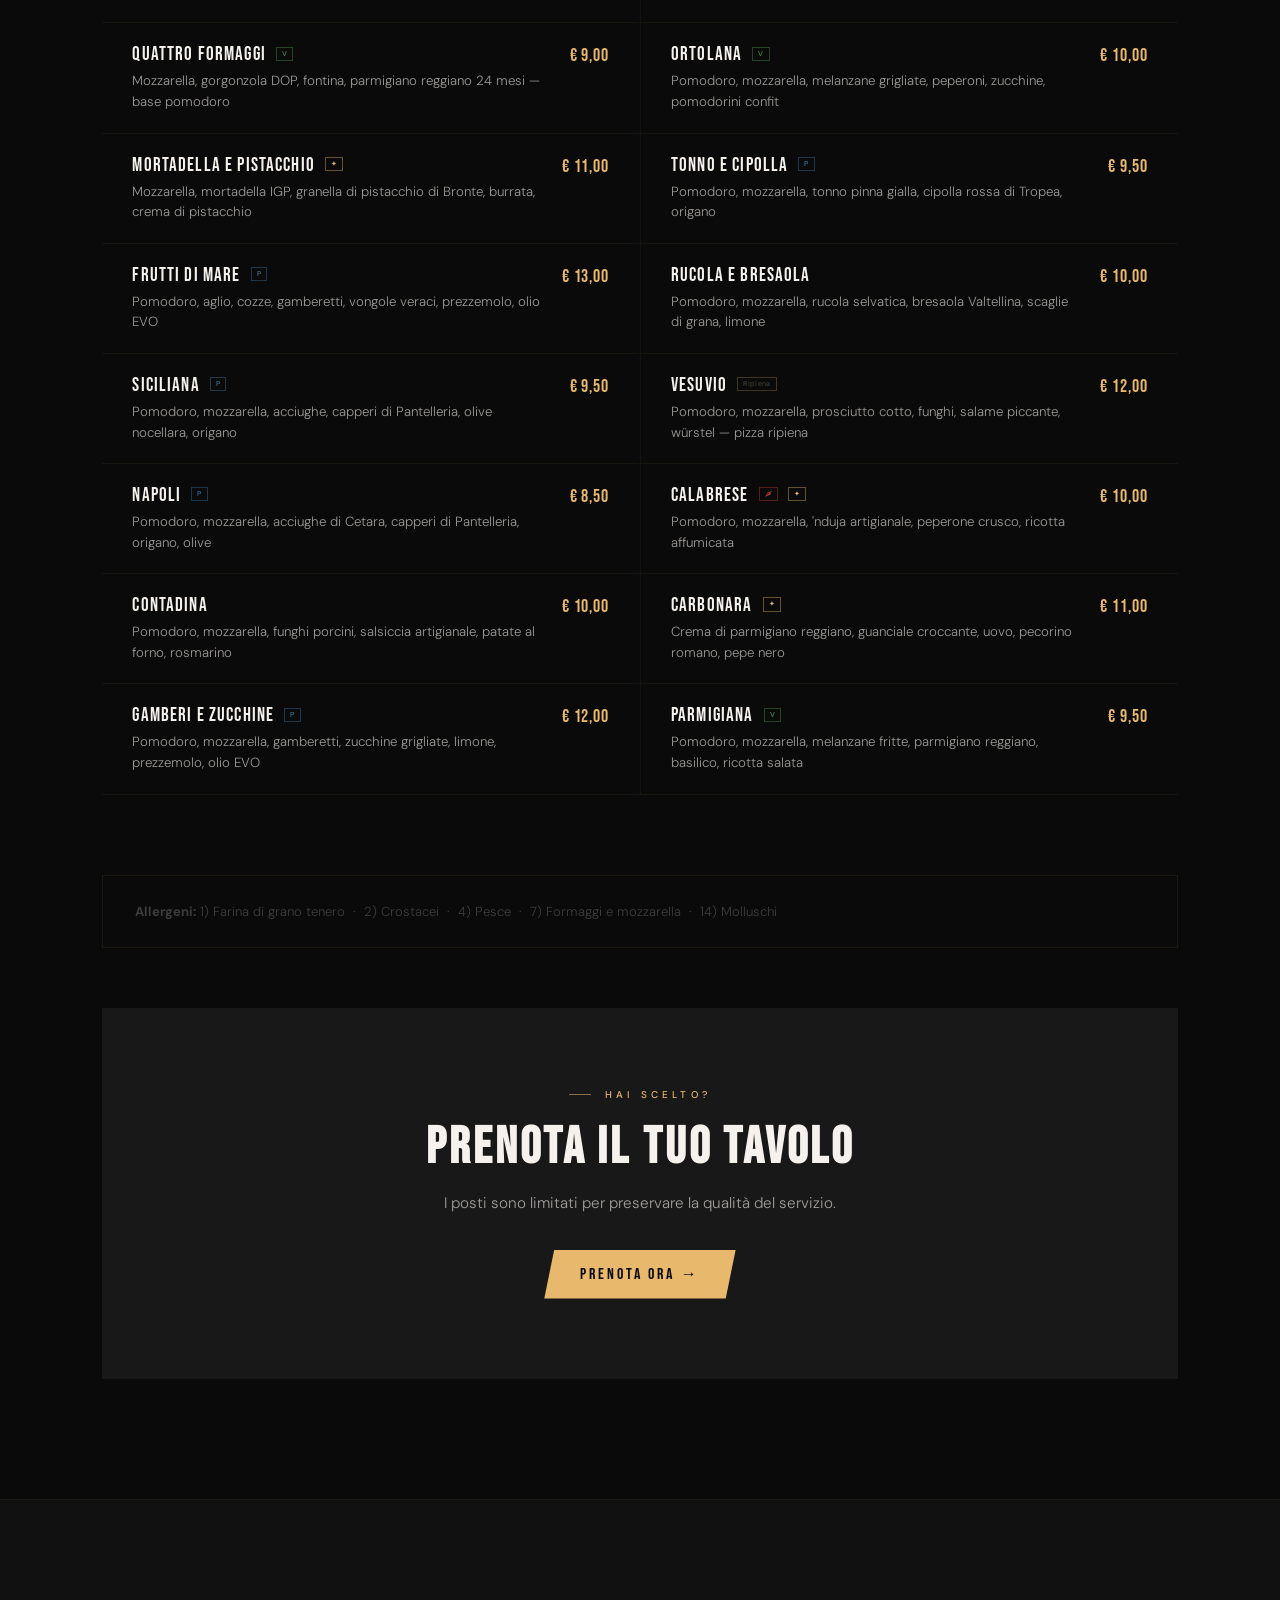
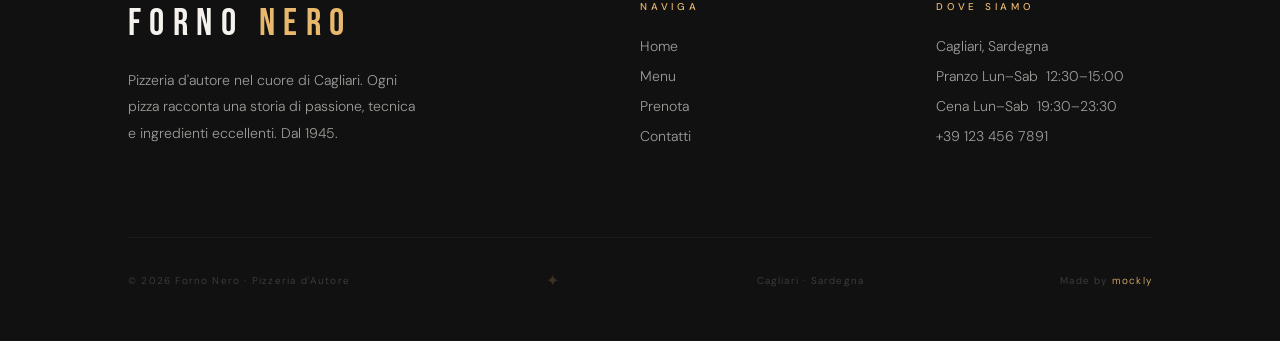
==== commit 1313f5f3: "vamossss" ====
--- a/menu.html
+++ b/menu.html
@@ -13,18 +13,18 @@
   <link rel="icon" href="data:image/svg+xml,<svg xmlns='http://www.w3.org/2000/svg' viewBox='0 0 32 32'><text y='28' font-size='28'>🔥</text></svg>">
   <link rel="preconnect" href="https://fonts.googleapis.com">
   <link rel="preconnect" href="https://fonts.gstatic.com" crossorigin>
+  <link rel="preload" as="image" href="img/pizza_basilico.jpg">
   <link href="https://fonts.googleapis.com/css2?family=Bebas+Neue&family=Playfair+Display:ital,wght@0,400;0,700;0,900&family=DM+Sans:ital,opsz,wght@0,9..40,200;0,9..40,300;0,9..40,400;0,9..40,500&family=Italiana&display=swap" rel="stylesheet">
   <link rel="stylesheet" href="style.css">
   <link rel="stylesheet" href="style-menu.css">
   <style>
-    :focus-visible {
-      outline: 2px solid var(--signal);
-      outline-offset: 2px;
-    }
+    .page-overlay { position:fixed; inset:0; background:#0a0a0a; z-index:9999; opacity:1; pointer-events:none; }
   </style>
 </head>
 <body>
 
+<div class="page-overlay" id="pageOverlay"></div>
+<a href="#main-content" class="skip-link">Salta al contenuto</a>
 <div id="cur"></div>
 
 <div class="mob-menu" id="mobMenu" role="dialog" aria-label="Menu di navigazione">
@@ -43,7 +43,7 @@
   </a>
   <div class="nav-links">
     <a href="index.html">Home</a>
-    <a href="menu.html" class="active" aria-current="page">Menu</a>
+    <a href="menu.html">Menu</a>
     <a href="prenotazioni.html">Prenota</a>
     <a href="index.html#contatti">Contatti</a>
   </div>
@@ -67,23 +67,31 @@
     <button class="menu-tab active" data-tab="rosse" onclick="switchTab('rosse', this)" role="tab" aria-selected="true" aria-controls="tab-rosse" id="tab-btn-rosse">
       Pizze Rosse
     </button>
+    <button class="menu-tab" data-tab="bianche" onclick="switchTab('bianche', this)" role="tab" aria-selected="false" aria-controls="tab-bianche" id="tab-btn-bianche">
+      Pizze Bianche
+    </button>
     <button class="menu-tab" data-tab="specialita" onclick="switchTab('specialita', this)" role="tab" aria-selected="false" aria-controls="tab-specialita" id="tab-btn-specialita">
       Specialità
     </button>
   </div>
 </div>
 
-<main class="menu-main">
+<main class="menu-main" id="main-content">
+
+  <div class="menu-search-bar">
+    <div class="menu-search-icon" aria-hidden="true">⌕</div>
+    <input type="text" class="menu-search-input" id="menuSearch" placeholder="Cerca nel menu per nome o ingrediente..." aria-label="Cerca nel menu">
+  </div>
 
   <div class="tab-content active" id="tab-rosse" role="tabpanel" aria-labelledby="tab-btn-rosse">
     
     <div class="menu-featured-row reveal">
       <div class="menu-feat-img">
-        <img src="pizza_basilico.jpg" alt="Pizza Margherita con basilico fresco">
+        <img src="img/pizza_basilico.jpg" alt="Pizza Margherita con basilico fresco">
       </div>
       <div class="menu-feat-info">
-        <div class="feat-tag">La Classica · N°01</div>
-        <div class="feat-name">Marga<em>rita</em></div>
+        <div class="feat-tag">La Classica · N°01 <span class="feat-badge-chef">✦ Consigliata</span></div>
+        <div class="feat-name">Margherita</div>
         <p class="feat-desc">Pomodoro San Marzano, fiordilatte di Agerola, basilico fresco, olio EVO a crudo. La perfezione nella sua forma più pura.</p>
         <div class="feat-price-wrap">
           <div class="feat-price-label">Prezzo</div>
@@ -95,356 +103,392 @@
     <div class="pizza-grid">
       <div class="pizza-row reveal d1">
         <div class="pizza-info">
-          <div class="pizza-name">Marinara</div>
-          <div class="pizza-desc">Pomodoro, aglio, origano</div>
+          <div class="pizza-name">
+            Marinara
+            <span class="diet-badge veg">V</span>
+          </div>
+          <div class="pizza-desc">Pomodoro San Marzano, aglio di Caraglio, origano selvatico</div>
         </div>
         <div class="pizza-price">€ 7,00</div>
       </div>
       <div class="pizza-row reveal d2">
         <div class="pizza-info">
-          <div class="pizza-name">Calzone</div>
-          <div class="pizza-desc">Pomodoro, mozzarella, prosciutto cotto, funghi, origano</div>
-        </div>
-        <div class="pizza-price">€ 9,50</div>
-      </div>
-      <div class="pizza-row reveal d1">
-        <div class="pizza-info">
-          <div class="pizza-name">Campagnola</div>
-          <div class="pizza-desc">Pomodoro, mozzarella, pancetta, cipolla, origano</div>
-        </div>
-        <div class="pizza-price">€ 9,50</div>
-      </div>
-      <div class="pizza-row reveal d2">
-        <div class="pizza-info">
-          <div class="pizza-name">Michele</div>
-          <div class="pizza-desc">Pomodoro, mozzarella, prosciutto, funghi, salamino piccante, würstel, olive, uovo, origano</div>
+          <div class="pizza-name">
+            Capricciosa
+            <span class="diet-badge chef">✦</span>
+          </div>
+          <div class="pizza-desc">Pomodoro, mozzarella fior di latte, prosciutto cotto, funghi, carciofi, olive</div>
+        </div>
+        <div class="pizza-price">€ 10,00</div>
+      </div>
+      <div class="pizza-row reveal d1">
+        <div class="pizza-info">
+          <div class="pizza-name">
+            Diavola
+            <span class="diet-badge spicy">🌶</span>
+            <span class="diet-badge chef">✦</span>
+          </div>
+          <div class="pizza-desc">Pomodoro, mozzarella, salamino piccante artigianale, peperoncino calabro</div>
+        </div>
+        <div class="pizza-price">€ 9,50</div>
+      </div>
+      <div class="pizza-row reveal d2">
+        <div class="pizza-info">
+          <div class="pizza-name">
+            Quattro Stagioni
+            <span class="diet-badge chef">✦</span>
+          </div>
+          <div class="pizza-desc">Pomodoro, mozzarella, prosciutto, funghi porcini, carciofi, olive taggiasche</div>
+        </div>
+        <div class="pizza-price">€ 9,50</div>
+      </div>
+      <div class="pizza-row reveal d1">
+        <div class="pizza-info">
+          <div class="pizza-name">
+            Romana
+            <span class="diet-badge fish">P</span>
+          </div>
+          <div class="pizza-desc">Pomodoro, mozzarella, acciughe di Cetara, origano, capperi</div>
+        </div>
+        <div class="pizza-price">€ 9,00</div>
+      </div>
+      <div class="pizza-row reveal d2">
+        <div class="pizza-info">
+          <div class="pizza-name">
+            Salsiccia e Friarielli
+          </div>
+          <div class="pizza-desc">Mozzarella, salsiccia artigianale sarda, cime di rapa, scaglie di pecorino</div>
+        </div>
+        <div class="pizza-price">€ 9,50</div>
+      </div>
+      <div class="pizza-row reveal d1">
+        <div class="pizza-info">
+          <div class="pizza-name">
+            Quattro Formaggi
+            <span class="diet-badge veg">V</span>
+          </div>
+          <div class="pizza-desc">Mozzarella, gorgonzola DOP, fontina, parmigiano reggiano 24 mesi — base pomodoro</div>
+        </div>
+        <div class="pizza-price">€ 9,00</div>
+      </div>
+      <div class="pizza-row reveal d2">
+        <div class="pizza-info">
+          <div class="pizza-name">
+            Ortolana
+            <span class="diet-badge veg">V</span>
+          </div>
+          <div class="pizza-desc">Pomodoro, mozzarella, melanzane grigliate, peperoni, zucchine, pomodorini confit</div>
+        </div>
+        <div class="pizza-price">€ 10,00</div>
+      </div>
+      <div class="pizza-row reveal d1">
+        <div class="pizza-info">
+          <div class="pizza-name">
+            Mortadella e Pistacchio
+            <span class="diet-badge chef">✦</span>
+          </div>
+          <div class="pizza-desc">Mozzarella, mortadella IGP, granella di pistacchio di Bronte, burrata, crema di pistacchio</div>
+        </div>
+        <div class="pizza-price">€ 11,00</div>
+      </div>
+      <div class="pizza-row reveal d2">
+        <div class="pizza-info">
+          <div class="pizza-name">
+            Tonno e Cipolla
+            <span class="diet-badge fish">P</span>
+          </div>
+          <div class="pizza-desc">Pomodoro, mozzarella, tonno pinna gialla, cipolla rossa di Tropea, origano</div>
+        </div>
+        <div class="pizza-price">€ 9,50</div>
+      </div>
+      <div class="pizza-row reveal d1">
+        <div class="pizza-info">
+          <div class="pizza-name">
+            Frutti di Mare
+            <span class="diet-badge fish">P</span>
+          </div>
+          <div class="pizza-desc">Pomodoro, aglio, cozze, gamberetti, vongole veraci, prezzemolo, olio EVO</div>
+        </div>
+        <div class="pizza-price">€ 13,00</div>
+      </div>
+      <div class="pizza-row reveal d2">
+        <div class="pizza-info">
+          <div class="pizza-name">
+            Rucola e Bresaola
+          </div>
+          <div class="pizza-desc">Pomodoro, mozzarella, rucola selvatica, bresaola Valtellina, scaglie di grana, limone</div>
+        </div>
+        <div class="pizza-price">€ 10,00</div>
+      </div>
+      <div class="pizza-row reveal d1">
+        <div class="pizza-info">
+          <div class="pizza-name">
+            Siciliana
+            <span class="diet-badge fish">P</span>
+          </div>
+          <div class="pizza-desc">Pomodoro, mozzarella, acciughe, capperi di Pantelleria, olive nocellara, origano</div>
+        </div>
+        <div class="pizza-price">€ 9,50</div>
+      </div>
+      <div class="pizza-row reveal d2">
+        <div class="pizza-info">
+          <div class="pizza-name">
+            Vesuvio
+            <span class="diet-badge special">Ripiena</span>
+          </div>
+          <div class="pizza-desc">Pomodoro, mozzarella, prosciutto cotto, funghi, salame piccante, würstel — pizza ripiena</div>
         </div>
         <div class="pizza-price">€ 12,00</div>
       </div>
       <div class="pizza-row reveal d1">
         <div class="pizza-info">
-          <div class="pizza-name">Capricciosa</div>
-          <div class="pizza-desc">Pomodoro, mozzarella, prosciutto, funghi, carciofi, origano</div>
-        </div>
-        <div class="pizza-price">€ 10,00</div>
-      </div>
-      <div class="pizza-row reveal d2">
-        <div class="pizza-info">
-          <div class="pizza-name">Diavola</div>
-          <div class="pizza-desc">Pomodoro, mozzarella, salamino piccante, origano</div>
-        </div>
-        <div class="pizza-price">€ 9,50</div>
-      </div>
-      <div class="pizza-row reveal d1">
-        <div class="pizza-info">
-          <div class="pizza-name">Salsiccia e Friarielli</div>
-          <div class="pizza-desc">Mozzarella, salsiccia, cime di rapa, origano</div>
-        </div>
-        <div class="pizza-price">€ 9,50</div>
-      </div>
-      <div class="pizza-row reveal d2">
-        <div class="pizza-info">
-          <div class="pizza-name">Deliziosa</div>
-          <div class="pizza-desc">Pomodoro, mozzarella, peperoni, pancetta, cipolla, origano</div>
-        </div>
-        <div class="pizza-price">€ 10,00</div>
-      </div>
-      <div class="pizza-row reveal d1">
-        <div class="pizza-info">
-          <div class="pizza-name">Delicata</div>
-          <div class="pizza-desc">Pomodoro, mozzarella, pomodorini, mozzarella di bufala, origano</div>
-        </div>
-        <div class="pizza-price">€ 11,00</div>
-      </div>
-      <div class="pizza-row reveal d2">
-        <div class="pizza-info">
-          <div class="pizza-name">Reginella</div>
-          <div class="pizza-desc">Mozzarella, olive, pomodori secchi, burrata, origano</div>
-        </div>
-        <div class="pizza-price">€ 11,00</div>
-      </div>
-      <div class="pizza-row reveal d1">
-        <div class="pizza-info">
-          <div class="pizza-name">Funghi</div>
-          <div class="pizza-desc">Pomodoro, mozzarella, funghi, origano</div>
-        </div>
-        <div class="pizza-price">€ 9,00</div>
-      </div>
-      <div class="pizza-row reveal d2">
-        <div class="pizza-info">
-          <div class="pizza-name">Mortadella</div>
-          <div class="pizza-desc">Mozzarella, mortadella, pistacchi, brie, origano</div>
-        </div>
-        <div class="pizza-price">€ 10,00</div>
-      </div>
-      <div class="pizza-row reveal d1">
-        <div class="pizza-info">
-          <div class="pizza-name">Carnica</div>
-          <div class="pizza-desc">Pomodoro, mozzarella, salsiccia, cipolla, origano</div>
-        </div>
-        <div class="pizza-price">€ 9,50</div>
-      </div>
-      <div class="pizza-row reveal d2">
-        <div class="pizza-info">
-          <div class="pizza-name">Otto Gusti</div>
-          <div class="pizza-desc">Pomodoro, mozzarella, ingredienti misti, origano</div>
-        </div>
-        <div class="pizza-price">€ 10,00</div>
-      </div>
-      <div class="pizza-row reveal d1">
-        <div class="pizza-info">
-          <div class="pizza-name">Frutti di Mare</div>
-          <div class="pizza-desc">Pomodoro, aglio, frutti di mare, prezzemolo, origano</div>
+          <div class="pizza-name">
+            Napoli
+            <span class="diet-badge fish">P</span>
+          </div>
+          <div class="pizza-desc">Pomodoro, mozzarella, acciughe di Cetara, capperi di Pantelleria, origano, olive</div>
+        </div>
+        <div class="pizza-price">€ 8,50</div>
+      </div>
+      <div class="pizza-row reveal d2">
+        <div class="pizza-info">
+          <div class="pizza-name">
+            Calabrese
+            <span class="diet-badge spicy">🌶</span>
+            <span class="diet-badge chef">✦</span>
+          </div>
+          <div class="pizza-desc">Pomodoro, mozzarella, 'nduja artigianale, peperone crusco, ricotta affumicata</div>
+        </div>
+        <div class="pizza-price">€ 10,00</div>
+      </div>
+      <div class="pizza-row reveal d1">
+        <div class="pizza-info">
+          <div class="pizza-name">
+            Contadina
+          </div>
+          <div class="pizza-desc">Pomodoro, mozzarella, funghi porcini, salsiccia artigianale, patate al forno, rosmarino</div>
+        </div>
+        <div class="pizza-price">€ 10,00</div>
+      </div>
+      <div class="pizza-row reveal d2">
+        <div class="pizza-info">
+          <div class="pizza-name">
+            Carbonara
+            <span class="diet-badge chef">✦</span>
+          </div>
+          <div class="pizza-desc">Crema di parmigiano reggiano, guanciale croccante, uovo, pecorino romano, pepe nero</div>
+        </div>
+        <div class="pizza-price">€ 11,00</div>
+      </div>
+      <div class="pizza-row reveal d1">
+        <div class="pizza-info">
+          <div class="pizza-name">
+            Gamberi e Zucchine
+            <span class="diet-badge fish">P</span>
+          </div>
+          <div class="pizza-desc">Pomodoro, mozzarella, gamberetti, zucchine grigliate, limone, prezzemolo, olio EVO</div>
         </div>
         <div class="pizza-price">€ 12,00</div>
       </div>
       <div class="pizza-row reveal d2">
         <div class="pizza-info">
-          <div class="pizza-name">Melanzane</div>
-          <div class="pizza-desc">Pomodoro, mozzarella, melanzane, grana, origano</div>
-        </div>
-        <div class="pizza-price">€ 9,00</div>
-      </div>
-      <div class="pizza-row reveal d1">
-        <div class="pizza-info">
-          <div class="pizza-name">Ortolana</div>
-          <div class="pizza-desc">Pomodoro, mozzarella, funghi, peperoni, cipolla, origano</div>
-        </div>
-        <div class="pizza-price">€ 10,00</div>
-      </div>
-      <div class="pizza-row reveal d2">
-        <div class="pizza-info">
-          <div class="pizza-name">Gamberetti</div>
-          <div class="pizza-desc">Pomodoro, aglio, gamberetti, prezzemolo, origano</div>
-        </div>
-        <div class="pizza-price">€ 12,00</div>
-      </div>
-      <div class="pizza-row reveal d1">
-        <div class="pizza-info">
-          <div class="pizza-name">Nordica</div>
-          <div class="pizza-desc">Pomodoro, mozzarella, peperoni, salame piccante, würstel, origano</div>
-        </div>
-        <div class="pizza-price">€ 10,00</div>
-      </div>
-      <div class="pizza-row reveal d2">
-        <div class="pizza-info">
-          <div class="pizza-name">Porcini</div>
-          <div class="pizza-desc">Pomodoro, mozzarella, funghi porcini, origano</div>
-        </div>
-        <div class="pizza-price">€ 9,50</div>
-      </div>
-      <div class="pizza-row reveal d1">
-        <div class="pizza-info">
-          <div class="pizza-name">Primo Amore</div>
-          <div class="pizza-desc">Pomodoro, mozzarella, pomodorini, origano</div>
-        </div>
-        <div class="pizza-price">€ 9,00</div>
-      </div>
-      <div class="pizza-row reveal d2">
-        <div class="pizza-info">
-          <div class="pizza-name">Prosciutto</div>
-          <div class="pizza-desc">Pomodoro, mozzarella, prosciutto, origano</div>
-        </div>
-        <div class="pizza-price">€ 9,00</div>
-      </div>
-      <div class="pizza-row reveal d1">
-        <div class="pizza-info">
-          <div class="pizza-name">Prosciutto e Funghi</div>
-          <div class="pizza-desc">Pomodoro, mozzarella, prosciutto, funghi, origano</div>
-        </div>
-        <div class="pizza-price">€ 9,50</div>
-      </div>
-      <div class="pizza-row reveal d2">
-        <div class="pizza-info">
-          <div class="pizza-name">Pizza Frico</div>
-          <div class="pizza-desc">Patate, formaggi misti, origano</div>
-        </div>
-        <div class="pizza-price">€ 10,00</div>
-      </div>
-      <div class="pizza-row reveal d1">
-        <div class="pizza-info">
-          <div class="pizza-name">Quattro Formaggi</div>
-          <div class="pizza-desc">Mozzarella, formaggi misti, origano</div>
-        </div>
-        <div class="pizza-price">€ 9,00</div>
-      </div>
-      <div class="pizza-row reveal d2">
-        <div class="pizza-info">
-          <div class="pizza-name">Quattro Stagioni</div>
-          <div class="pizza-desc">Pomodoro, mozzarella, prosciutto, funghi, carciofi, origano</div>
-        </div>
-        <div class="pizza-price">€ 9,50</div>
-      </div>
-      <div class="pizza-row reveal d1">
-        <div class="pizza-info">
-          <div class="pizza-name">Romana</div>
-          <div class="pizza-desc">Pomodoro, mozzarella, acciughe, origano</div>
-        </div>
-        <div class="pizza-price">€ 9,00</div>
-      </div>
-      <div class="pizza-row reveal d2">
-        <div class="pizza-info">
-          <div class="pizza-name">Rustica</div>
-          <div class="pizza-desc">Pomodoro, mozzarella, pomodorini, tonno, cipolla, origano</div>
-        </div>
-        <div class="pizza-price">€ 10,00</div>
-      </div>
-      <div class="pizza-row reveal d1">
-        <div class="pizza-info">
-          <div class="pizza-name">Salamino</div>
-          <div class="pizza-desc">Pomodoro, mozzarella, salamino piccante, origano</div>
-        </div>
-        <div class="pizza-price">€ 9,00</div>
-      </div>
-      <div class="pizza-row reveal d2">
-        <div class="pizza-info">
-          <div class="pizza-name">San Daniele</div>
-          <div class="pizza-desc">Pomodoro, mozzarella, prosciutto crudo, origano</div>
-        </div>
-        <div class="pizza-price">€ 10,00</div>
-      </div>
-      <div class="pizza-row reveal d1">
-        <div class="pizza-info">
-          <div class="pizza-name">Sfiziosa</div>
-          <div class="pizza-desc">Pomodoro, mozzarella, salame piccante, würstel, olive, tonno, cipolla, gorgonzola, origano</div>
-        </div>
-        <div class="pizza-price">€ 11,00</div>
-      </div>
-      <div class="pizza-row reveal d2">
-        <div class="pizza-info">
-          <div class="pizza-name">Siciliana</div>
-          <div class="pizza-desc">Pomodoro, mozzarella, acciughe, capperi, olive, origano</div>
-        </div>
-        <div class="pizza-price">€ 9,50</div>
-      </div>
-      <div class="pizza-row reveal d1">
-        <div class="pizza-info">
-          <div class="pizza-name">Spinaci e Ricotta</div>
-          <div class="pizza-desc">Pomodoro, mozzarella, spinaci, ricotta, grana, origano</div>
-        </div>
-        <div class="pizza-price">€ 9,50</div>
-      </div>
-      <div class="pizza-row reveal d2">
-        <div class="pizza-info">
-          <div class="pizza-name">Tirolese</div>
-          <div class="pizza-desc">Pomodoro, mozzarella, panna, speck, origano</div>
-        </div>
-        <div class="pizza-price">€ 10,00</div>
-      </div>
-      <div class="pizza-row reveal d1">
-        <div class="pizza-info">
-          <div class="pizza-name">Pizza Tonno</div>
-          <div class="pizza-desc">Pomodoro, mozzarella, tonno, origano</div>
-        </div>
-        <div class="pizza-price">€ 9,00</div>
-      </div>
-      <div class="pizza-row reveal d2">
-        <div class="pizza-info">
-          <div class="pizza-name">Venzonese</div>
-          <div class="pizza-desc">Pomodoro, mozzarella, funghi, ricotta, salsiccia, zucchine, origano</div>
-        </div>
-        <div class="pizza-price">€ 11,00</div>
-      </div>
-      <div class="pizza-row reveal d1">
-        <div class="pizza-info">
-          <div class="pizza-name">Verdure</div>
-          <div class="pizza-desc">Pomodoro, mozzarella, asparagi, melanzane, peperoni, pomodorini, spinaci, zucchine, parmigiana, origano</div>
-        </div>
-        <div class="pizza-price">€ 10,00</div>
-      </div>
-      <div class="pizza-row reveal d2">
-        <div class="pizza-info">
-          <div class="pizza-name">Pizza Würstel</div>
-          <div class="pizza-desc">Pomodoro, mozzarella, würstel, origano</div>
-        </div>
-        <div class="pizza-price">€ 9,00</div>
-      </div>
-      <div class="pizza-row reveal d1">
-        <div class="pizza-info">
-          <div class="pizza-name">Würstel e Patatine</div>
-          <div class="pizza-desc">Pomodoro, mozzarella, würstel, patate fritte, origano</div>
-        </div>
-        <div class="pizza-price">€ 10,00</div>
-      </div>
-      <div class="pizza-row reveal d2">
-        <div class="pizza-info">
-          <div class="pizza-name">Vesuvio <span class="pizza-tag">pizza ripiena</span></div>
-          <div class="pizza-desc">Pomodoro, mozzarella, prosciutto, funghi, salame piccante, würstel, origano</div>
-        </div>
-        <div class="pizza-price">€ 12,00</div>
-      </div>
-      <div class="pizza-row reveal d1">
-        <div class="pizza-info">
-          <div class="pizza-name">Rucola e Bresaola</div>
-          <div class="pizza-desc">Pomodoro, mozzarella, rucola, bresaola, scaglie di parmigiano, origano</div>
-        </div>
-        <div class="pizza-price">€ 10,00</div>
-      </div>
-      <div class="pizza-row reveal d2">
-        <div class="pizza-info">
-          <div class="pizza-name">Zingara</div>
-          <div class="pizza-desc">Pomodoro, mozzarella, prosciutto, peperoni, brie, olive, origano</div>
-        </div>
-        <div class="pizza-price">€ 10,00</div>
-      </div>
-    </div>
+          <div class="pizza-name">
+            Parmigiana
+            <span class="diet-badge veg">V</span>
+          </div>
+          <div class="pizza-desc">Pomodoro, mozzarella, melanzane fritte, parmigiano reggiano, basilico, ricotta salata</div>
+        </div>
+        <div class="pizza-price">€ 9,50</div>
+      </div>
+    </div>
+    <div class="search-empty">Nessuna pizza trovata. Prova con un altro termine.</div>
+  </div>
+
+  <div class="tab-content" id="tab-bianche" role="tabpanel" aria-labelledby="tab-btn-bianche">
+    <div class="menu-featured-row reveal">
+      <div class="menu-feat-img">
+        <img src="img/forno.jpg" alt="Pizza Forno Nero" loading="lazy" class="img-reveal">
+      </div>
+      <div class="menu-feat-info">
+        <div class="feat-tag">La Firma · N°01 <span class="feat-badge-chef">✦ Imperdibile</span></div>
+        <div class="feat-name">Forno <em>Nero</em></div>
+        <p class="feat-desc">Burrata fresca pugliese, salsiccia artigianale sarda, miele di castagno, noci tostate, timo limoncino. La nostra firma, la nostra identità.</p>
+        <div class="feat-price-wrap">
+          <div class="feat-price-label">Prezzo</div>
+          <div class="feat-price">€ 18,00</div>
+        </div>
+      </div>
+    </div>
+
+    <div class="pizza-grid">
+      <div class="pizza-row reveal d2">
+        <div class="pizza-info">
+          <div class="pizza-name">
+            Frico
+            <span class="diet-badge veg">V</span>
+          </div>
+          <div class="pizza-desc">Patate al forno, montasio DOP, fontina, scamorza affumicata, rosmarino</div>
+        </div>
+        <div class="pizza-price">€ 11,00</div>
+      </div>
+      <div class="pizza-row reveal d1">
+        <div class="pizza-info">
+          <div class="pizza-name">
+            Gorgonzola e Pere
+          </div>
+          <div class="pizza-desc">Mozzarella, gorgonzola DOP, pere caramellate, noci caramellate, riduzione di balsamico</div>
+        </div>
+        <div class="pizza-price">€ 11,00</div>
+      </div>
+      <div class="pizza-row reveal d2">
+        <div class="pizza-info">
+          <div class="pizza-name">
+            Bufala e Crudo
+            <span class="diet-badge chef">✦</span>
+          </div>
+          <div class="pizza-desc">Mozzarella di bufala DOP, prosciutto crudo di Parma 24 mesi, rucola, grana padano, noci tostate</div>
+        </div>
+        <div class="pizza-price">€ 14,00</div>
+      </div>
+      <div class="pizza-row reveal d1">
+        <div class="pizza-info">
+          <div class="pizza-name">
+            Spinaci e Ricotta
+            <span class="diet-badge veg">V</span>
+          </div>
+          <div class="pizza-desc">Base bianca, spinaci saltati, ricotta di pecora, grana, noce moscata, scaglie di mandorle</div>
+        </div>
+        <div class="pizza-price">€ 9,50</div>
+      </div>
+      <div class="pizza-row reveal d2">
+        <div class="pizza-info">
+          <div class="pizza-name">
+            Tirolese
+          </div>
+          <div class="pizza-desc">Mozzarella, speck Alto Adige, panna fresca, funghi porcini, timo, grana</div>
+        </div>
+        <div class="pizza-price">€ 11,00</div>
+      </div>
+      <div class="pizza-row reveal d1">
+        <div class="pizza-info">
+          <div class="pizza-name">
+            Zingara
+            <span class="diet-badge spicy">🌶</span>
+          </div>
+          <div class="pizza-desc">Mozzarella, prosciutto cotto, peperoni grigliati, brie, olive taggiasche, peperoncino</div>
+        </div>
+        <div class="pizza-price">€ 10,00</div>
+      </div>
+      <div class="pizza-row reveal d2">
+        <div class="pizza-info">
+          <div class="pizza-name">
+            Delicata
+            <span class="diet-badge veg">V</span>
+          </div>
+          <div class="pizza-desc">Mozzarella di bufala DOP, pomodorini confit, basilico fresco, olio EVO, fiocco di sale</div>
+        </div>
+        <div class="pizza-price">€ 11,00</div>
+      </div>
+      <div class="pizza-row reveal d1">
+        <div class="pizza-info">
+          <div class="pizza-name">
+            Cotto e Funghi
+          </div>
+          <div class="pizza-desc">Mozzarella, prosciutto cotto, funghi porcini, grana padano, prezzemolo</div>
+        </div>
+        <div class="pizza-price">€ 10,00</div>
+      </div>
+      <div class="pizza-row reveal d2">
+        <div class="pizza-info">
+          <div class="pizza-name">
+            Speck e Brie
+            <span class="diet-badge chef">✦</span>
+          </div>
+          <div class="pizza-desc">Mozzarella, speck Alto Adige IGP, brie, noci caramellate, miele di castagno</div>
+        </div>
+        <div class="pizza-price">€ 11,00</div>
+      </div>
+      <div class="pizza-row reveal d1">
+        <div class="pizza-info">
+          <div class="pizza-name">
+            Tartufo e Salsiccia
+            <span class="diet-badge chef">✦</span>
+          </div>
+          <div class="pizza-desc">Base bianca, salsiccia artigianale, crema di tartufo nero, mozzarella, porcini trifolati</div>
+        </div>
+        <div class="pizza-price">€ 13,00</div>
+      </div>
+      <div class="pizza-row reveal d2">
+        <div class="pizza-info">
+          <div class="pizza-name">
+            Capra e Cipolla Caramellata
+            <span class="diet-badge veg">V</span>
+          </div>
+          <div class="pizza-desc">Mozzarella, formaggio di capra, cipolla caramellata, noci, miele, timo limoncino</div>
+        </div>
+        <div class="pizza-price">€ 11,00</div>
+      </div>
+      <div class="pizza-row reveal d1">
+        <div class="pizza-info">
+          <div class="pizza-name">
+            Parma Bianca
+          </div>
+          <div class="pizza-desc">Burrata fresca, prosciutto crudo di Parma 24 mesi, rucola, pomodorini confit, scaglie di grana</div>
+        </div>
+        <div class="pizza-price">€ 14,00</div>
+      </div>
+    </div>
+    <div class="search-empty">Nessuna pizza trovata. Prova con un altro termine.</div>
   </div>
 
   <div class="tab-content" id="tab-specialita" role="tabpanel" aria-labelledby="tab-btn-specialita">
-    <div class="specialita-intro reveal">
+    <div class="specialita-intro burn-reveal">
       <p>Le nostre quattro creazioni di punta — pizze che vanno oltre la tradizione, raccontando il carattere di Forno Nero.</p>
     </div>
     <div class="specialita-grid">
       <article class="spec-card reveal d1">
-        <div class="spec-card-img">
-          <img src="borghese.jpg" alt="Pizza Borghese con prosciutto crudo e rucola" loading="lazy">
-          <div class="spec-img-overlay" aria-hidden="true"></div>
-          <div class="spec-card-number" aria-hidden="true">01</div>
-        </div>
-        <div class="spec-card-body">
-          <div class="spec-card-tag">Specialità della Casa</div>
-          <div class="spec-card-name">Borghese</div>
-          <div class="spec-card-desc">Fiordilatte, prosciutto crudo 24 mesi, rucola, grana padano, noci tostate. Una pizza che profuma di eleganza.</div>
-          <div class="spec-card-price">€ 14,00</div>
+        <div class="spec-card-inner">
+          <div class="spec-card-img">
+            <img src="img/borghese.jpg" alt="Pizza Borghese con prosciutto crudo e rucola" loading="lazy" class="img-reveal">
+            <div class="spec-img-overlay" aria-hidden="true"></div>
+            <div class="spec-card-number" aria-hidden="true">01</div>
+          </div>
+          <div class="spec-card-body">
+            <div class="spec-card-tag">Specialità della Casa</div>
+            <div class="spec-card-name">Borghese</div>
+            <div class="spec-card-desc">Fiordilatte, prosciutto crudo 24 mesi, rucola, grana padano, noci tostate. Una pizza che profuma di eleganza.</div>
+            <div class="spec-card-price">€ 14,00</div>
+          </div>
         </div>
       </article>
       <article class="spec-card reveal d2">
-        <div class="spec-card-img">
-          <img src="bufala.jpg" alt="Pizza Bufala con mozzarella DOP" loading="lazy">
-          <div class="spec-img-overlay" aria-hidden="true"></div>
-          <div class="spec-card-number" aria-hidden="true">02</div>
-        </div>
-        <div class="spec-card-body">
-          <div class="spec-card-tag">Specialità della Casa</div>
-          <div class="spec-card-name">Bufala</div>
-          <div class="spec-card-desc">Pomodoro datterino, mozzarella di bufala DOP, basilico fresco, olio aromatico a crudo. La tradizione campana.</div>
-          <div class="spec-card-price">€ 13,00</div>
+        <div class="spec-card-inner">
+          <div class="spec-card-img">
+            <img src="img/bufala.jpg" alt="Pizza Bufala con mozzarella DOP" loading="lazy" class="img-reveal">
+            <div class="spec-img-overlay" aria-hidden="true"></div>
+            <div class="spec-card-number" aria-hidden="true">02</div>
+          </div>
+          <div class="spec-card-body">
+            <div class="spec-card-tag">Specialità della Casa</div>
+            <div class="spec-card-name">Bufala</div>
+            <div class="spec-card-desc">Pomodoro datterino, mozzarella di bufala DOP, basilico fresco, olio aromatico a crudo. La tradizione campana.</div>
+            <div class="spec-card-price">€ 13,00</div>
+          </div>
         </div>
       </article>
       <article class="spec-card reveal d3">
-        <div class="spec-card-img spec-placeholder">
-          <div class="spec-placeholder-bg" aria-label="Bosco">🌿</div>
-          <div class="spec-img-overlay" aria-hidden="true"></div>
-          <div class="spec-card-number" aria-hidden="true">03</div>
-        </div>
-        <div class="spec-card-body">
-          <div class="spec-card-tag">Specialità della Casa</div>
-          <div class="spec-card-name">Bosco</div>
-          <div class="spec-card-desc">Base bianca, funghi porcini, tartufo nero, mozzarella, timo fresco. Un viaggio nel sottobosco sardo.</div>
-          <div class="spec-card-price">€ 16,00</div>
-        </div>
-      </article>
-      <article class="spec-card reveal d4">
-        <div class="spec-card-img">
-          <img src="forno.jpg" alt="Forno a legna Forno Nero" loading="lazy">
-          <div class="spec-img-overlay" aria-hidden="true"></div>
-          <div class="spec-card-number" aria-hidden="true">04</div>
-        </div>
-        <div class="spec-card-body">
-          <div class="spec-card-tag">La firma della casa</div>
-          <div class="spec-card-name">Forno Nero</div>
+        <div class="spec-card-inner">
+          <div class="spec-card-img">
+            <img src="img/forno.jpg" alt="Forno a legna Forno Nero" loading="lazy" class="img-reveal">
+            <div class="spec-img-overlay" aria-hidden="true"></div>
+            <div class="spec-card-number" aria-hidden="true">03</div>
+          </div>
+          <div class="spec-card-body">
+            <div class="spec-card-tag">La firma della casa</div>
+            <div class="spec-card-name">Forno Nero</div>
           <div class="spec-card-desc">Burrata fresca, salsiccia artigianale, miele di castagno, noci tostate. La nostra firma, la nostra identità.</div>
           <div class="spec-card-price">€ 18,00</div>
+        </div>
         </div>
       </article>
     </div>
@@ -490,6 +534,7 @@
     <span>© 2026 Forno Nero · Pizzeria d'Autore</span>
     <span class="footer-ornament" aria-hidden="true">✦</span>
     <span>Cagliari · Sardegna</span>
+    <span>Made by <a href="https://mockly.it" target="_blank" rel="noopener" style="color:var(--signal);text-decoration:none;">mockly</a></span>
   </div>
 </footer>
 
@@ -504,14 +549,44 @@
   btn.classList.add('active');
   btn.setAttribute('aria-selected', 'true');
   document.getElementById('tab-' + tabId).classList.add('active');
+  document.getElementById('menuSearch').value = '';
+  filterMenu('');
   setTimeout(() => {
-    document.querySelectorAll('#tab-' + tabId + ' .reveal').forEach(el => {
+    document.querySelectorAll('#tab-' + tabId + ' .reveal, #tab-' + tabId + ' .burn-reveal').forEach(el => {
       el.classList.remove('visible');
       void el.offsetWidth;
       obs.observe(el);
     });
   }, 50);
 }
+
+function filterMenu(query) {
+  const activeTab = document.querySelector('.tab-content.active');
+  if (!activeTab) return;
+  const q = query.toLowerCase().trim();
+  let visible = 0;
+  activeTab.querySelectorAll('.pizza-row').forEach(row => {
+    const text = row.textContent.toLowerCase();
+    if (!q || text.includes(q)) {
+      row.classList.remove('hidden', 'match-highlight');
+      if (q && text.includes(q)) row.classList.add('match-highlight');
+      visible++;
+    } else {
+      row.classList.add('hidden');
+      row.classList.remove('match-highlight');
+    }
+  });
+  const empty = activeTab.querySelector('.search-empty');
+  if (empty) empty.style.display = q && !visible ? 'block' : 'none';
+}
+
+document.addEventListener('DOMContentLoaded', () => {
+  const searchInput = document.getElementById('menuSearch');
+  if (searchInput) {
+    searchInput.addEventListener('input', e => filterMenu(e.target.value));
+  }
+});
+
 </script>
 </body>
 </html>
--- a/style.css
+++ b/style.css
@@ -17,10 +17,15 @@
   --font-serif:   'Playfair Display', serif;
   --font-body:    'DM Sans', sans-serif;
   --font-accent:  'Italiana', serif;
+
+  --heat: 0;
 }
 
 *, *::before, *::after { box-sizing: border-box; margin: 0; padding: 0; }
-html { scroll-behavior: smooth; overflow-x: hidden; }
+html { scroll-behavior: smooth; overflow-x: hidden; scroll-padding-top: 100px; }
+
+.page-overlay { transition: opacity .6s cubic-bezier(.16,1,.3,1); }
+.loaded .page-overlay { opacity: 0; }
 
 body {
   background: var(--void);
@@ -30,6 +35,7 @@
   overflow-x: hidden;
   width: 100%;
   max-width: 100vw;
+  transition: background-color 1s cubic-bezier(.16,1,.3,1);
 }
 
 body::before {
@@ -37,18 +43,60 @@
   position: fixed; inset: 0;
   background-image: var(--grain);
   background-size: 300px 300px;
+  pointer-events: none; z-index: 9000;
+  opacity: 0.3; mix-blend-mode: overlay;
+}
+
+body::after {
+  content: '';
+  position: fixed; inset: 0;
+  background: radial-gradient(ellipse at 50% 0%, rgba(232,184,109,calc(var(--heat)*0.04)) 0%, transparent 60%);
+  pointer-events: none; z-index: -1;
+  transition: background .8s cubic-bezier(.16,1,.3,1);
+}
+
+#cur {
+  position: fixed; width: 8px; height: 8px;
+  background: var(--signal); border-radius: 50%;
+  pointer-events: none; z-index: 9998;
+  opacity: 0; transform: translate(-50%, -50%);
+  transition: width .3s, height .3s, opacity .3s;
+  mix-blend-mode: difference;
+  will-change: transform;
+}
+#cur.visible { opacity: 1; }
+#cur.hovered { width: 32px; height: 32px; opacity: .5; }
+
+:focus-visible {
+  outline: 2px solid var(--signal);
+  outline-offset: 2px;
+}
+
+.loading-shimmer {
+  position: fixed; inset: 0; z-index: 10001;
+  background: var(--void);
+  display: flex; align-items: center; justify-content: center;
+  opacity: 1;
+  transition: opacity .6s cubic-bezier(.16,1,.3,1);
   pointer-events: none;
-  z-index: 9000;
-  opacity: 0.3;
-  mix-blend-mode: overlay;
-}
+}
+.loading-shimmer.fade-out { opacity: 0; }
+.loading-shimmer-inner {
+  width: 40px; height: 40px;
+  border: 2px solid rgba(232,184,109,.1);
+  border-top-color: var(--signal);
+  border-radius: 50%;
+  animation: spin 1s linear infinite;
+}
+@keyframes spin { to { transform: rotate(360deg); } }
 
 /* NAV */
 nav {
   position: fixed; top: 0; left: 0; right: 0; z-index: 500;
   padding: 32px 64px;
   display: flex; align-items: center; justify-content: space-between;
-  transition: padding .5s, background .5s;
+  transition: padding .5s, background .5s, backdrop-filter .5s;
+  backdrop-filter: blur(0px);
 }
 nav.scrolled {
   padding: 16px 64px;
@@ -157,7 +205,16 @@
   height: auto;
   padding-top: 10px;
   padding-bottom: 10px;
-}
+  position: relative;
+}
+.marquee-strip::before,
+.marquee-strip::after {
+  content: '';
+  position: absolute; top: 0; bottom: 0; width: 60px; z-index: 2;
+  pointer-events: none;
+}
+.marquee-strip::before { left: 0; background: linear-gradient(to right, var(--signal), transparent); }
+.marquee-strip::after { right: 0; background: linear-gradient(to left, var(--signal), transparent); }
 .marquee-track {
   display: flex;
   align-items: center;
@@ -211,7 +268,28 @@
   background: var(--graphite); position: relative;
   transition: background .6s;
 }
-.parallax-text { max-width: 480px; }
+.parallax-text {
+  max-width: 480px;
+  position: relative; z-index: 2;
+}
+.parallax-text-col::before {
+  content: attr(data-word);
+  position: absolute;
+  font-family: var(--font-display);
+  font-size: clamp(8rem, 20vw, 18rem);
+  color: rgba(232,184,109,.03);
+  line-height: 1;
+  top: 50%; left: 50%;
+  transform: translate(-50%, -50%);
+  letter-spacing: .1em;
+  white-space: nowrap;
+  pointer-events: none;
+  animation: breatheText 6s ease-in-out infinite;
+}
+@keyframes breatheText {
+  0%, 100% { transform: translate(-50%, -50%) scale(1); opacity: .03; }
+  50% { transform: translate(-50%, -50%) scale(1.05); opacity: .06; }
+}
 
 /* TEXT ELEMENTS */
 .section-label {
@@ -263,9 +341,20 @@
 }
 
 /* BUTTONS */
-.btn-primary, .btn-secondary {
+.btn-primary, .btn-secondary, .btn-next {
   position: relative;
   overflow: hidden;
+}
+.ripple {
+  position: absolute;
+  border-radius: 50%;
+  background: rgba(255,255,255,.35);
+  transform: scale(0);
+  animation: rippleAnim .6s ease-out forwards;
+  pointer-events: none;
+}
+@keyframes rippleAnim {
+  to { transform: scale(4); opacity: 0; }
 }
 .btn-primary {
   font-family: var(--font-display);
@@ -294,14 +383,13 @@
 .btn-secondary {
   font-family: var(--font-display);
   font-size: .95rem; letter-spacing: .18em;
-  color: var(--white); background: transparent;
-  border: 1px solid rgba(245,242,238,.2);
+  color: var(--white); background: rgba(245,242,238,.06);
   text-decoration: none; padding: 15px 36px;
   display: inline-block;
-  transition: border-color .3s, color .3s;
+  transition: background .3s, color .3s, transform .3s;
   clip-path: polygon(10px 0%, 100% 0%, calc(100% - 10px) 100%, 0% 100%);
 }
-.btn-secondary:hover { border-color: var(--signal); color: var(--signal); }
+.btn-secondary:hover { background: rgba(232,184,109,.12); color: var(--signal); }
 
 /* REVEAL */
 .reveal {
@@ -315,6 +403,52 @@
 .reveal.d4 { transition-delay: .44s; }
 
 @keyframes fadeUp { from { opacity:0; transform:translateY(24px); } to { opacity:1; transform:none; } }
+
+/* IMAGE REVEAL ON SCROLL */
+.img-reveal {
+  opacity: 0; filter: blur(8px); transform: scale(1.05);
+  transition: opacity .8s cubic-bezier(.16,1,.3,1), filter .8s cubic-bezier(.16,1,.3,1), transform .8s cubic-bezier(.16,1,.3,1);
+}
+.img-reveal.visible {
+  opacity: 1; filter: blur(0); transform: scale(1);
+}
+
+/* BURN REVEAL */
+.burn-reveal {
+  opacity: 0;
+  transform: scale(0.97);
+  transition: opacity .85s cubic-bezier(.16,1,.3,1), transform .85s cubic-bezier(.16,1,.3,1);
+}
+.burn-reveal.visible { opacity: 1; transform: none; }
+.burn-reveal.d1 { transition-delay: .08s; }
+.burn-reveal.d2 { transition-delay: .18s; }
+.burn-reveal.d3 { transition-delay: .3s; }
+.burn-reveal.d4 { transition-delay: .44s; }
+
+/* EMBER TRAIL */
+.ember-particle {
+  position: fixed;
+  pointer-events: none;
+  z-index: 9999;
+  width: 4px; height: 4px;
+  background: var(--signal);
+  border-radius: 50%;
+  opacity: 1;
+  will-change: transform, opacity;
+  filter: blur(0.5px);
+}
+
+/* EMBER BURST */
+.ember-burst {
+  position: absolute;
+  pointer-events: none;
+  z-index: 100;
+  width: 5px; height: 5px;
+  background: var(--signal);
+  border-radius: 50%;
+  opacity: 1;
+  will-change: transform, opacity;
+}
 
 /* Number counter animation */
 .stat-item.visible .stat-number {
@@ -398,6 +532,8 @@
   .parallax-text { max-width: 100%; }
   .footer-grid { grid-template-columns: 1fr 1fr; gap: 48px; }
   footer { padding: 80px 8vw 44px; }
+  .marquee-strip::before,
+  .marquee-strip::after { width: 30px; }
 }
 @media (max-width: 768px) {
   body { cursor: auto; }
@@ -416,5 +552,52 @@
   .marquee-item { font-size: .8rem; padding: 0 32px; }
   .marquee-item::after { margin-left: 32px; }
   .marquee-strip { min-height: 40px; }
+  .marquee-strip::before,
+  .marquee-strip::after { width: 20px; }
   .btn-primary, .btn-secondary { padding: 14px 28px; font-size: .9rem; }
-}
+  .ornament-divider { padding: 0 8vw; }
+  .section-label { font-size: .55rem; }
+  body::after { background: radial-gradient(ellipse at 50% 0%, rgba(232,184,109,calc(var(--heat)*0.03)) 0%, transparent 60%); }
+}
+@media (max-width: 480px) {
+  nav, nav.scrolled { padding: 14px 16px; }
+  .nav-brand { font-size: 1.1rem; letter-spacing: .14em; gap: 10px; }
+  .mob-menu a { font-size: clamp(2.2rem, 10vw, 3.5rem); }
+  .marquee-item { font-size: .7rem; padding: 0 20px; letter-spacing: .16em; }
+  .marquee-item::after { margin-left: 20px; }
+  .marquee-strip { min-height: 36px; padding-top: 8px; padding-bottom: 8px; }
+  .marquee-strip::before, .marquee-strip::after { width: 14px; }
+  @keyframes marqueeScroll { from { transform: translateX(0); } to { transform: translateX(-50%); } }
+  .section-h2 { font-size: clamp(1.6rem, 6vw, 2rem); }
+  .section-body { font-size: .85rem; }
+  .ornament-divider { height: 60px; padding: 0 6vw; gap: 16px; }
+  .ornament-glyph { font-size: .8rem; }
+  .btn-primary, .btn-secondary { padding: 12px 22px; font-size: .8rem; letter-spacing: .14em; }
+  .btn-primary:hover { letter-spacing: .18em; }
+  footer { padding: 48px 5vw 24px; }
+  .footer-grid { gap: 28px; }
+  .footer-brand { font-size: 1.4rem; }
+  .footer-sub { font-size: .82rem; max-width: 100%; }
+  .footer-col h4 { font-size: .55rem; margin-bottom: 18px; }
+  .footer-col a { font-size: .82rem; }
+  .footer-bottom { font-size: .55rem; }
+  .stat-item.visible .stat-number { animation: none; }
+}
+
+@media (prefers-reduced-motion: reduce) {
+  *, *::before, *::after {
+    animation-duration: 0.01ms !important;
+    animation-iteration-count: 1 !important;
+    scroll-behavior: auto !important;
+    transition-duration: 0.01ms !important;
+  }
+}
+
+.skip-link {
+  position: fixed; top: -100%; left: 12px; z-index: 10002;
+  padding: 12px 24px; background: var(--signal); color: var(--void);
+  font-family: var(--font-body); font-size: .85rem; font-weight: 500;
+  text-decoration: none; border-radius: 0 0 4px 4px;
+  transition: top .2s;
+}
+.skip-link:focus { top: 0; }
--- a/style-menu.css
+++ b/style-menu.css
@@ -1,5 +1,3 @@
-/* FORNO NERO — style-menu.css */
-
 /* HERO */
 .menu-hero {
   position: relative; height: 55vh; min-height: 420px;
@@ -7,7 +5,7 @@
 }
 .menu-hero-bg {
   position: absolute; inset: 0;
-  background-image: url('pizza_basilico.jpg');
+  background-image: url('img/pizza_basilico.jpg');
   background-size: cover; background-position: center 55%;
   transform: scale(1.05);
   animation: heroZoom 10s ease-out forwards;
@@ -49,7 +47,7 @@
 
 /* BAR */
 .menu-tabs-bar {
-  position: sticky; top: 62px; z-index: 400;
+  position: sticky; top: 88px; z-index: 400;
   background: rgba(10,10,10,.98); backdrop-filter: blur(30px);
   border-bottom: 1px solid rgba(232,184,109,.08);
 }
@@ -78,13 +76,108 @@
 .menu-tab.active::after { transform: scaleX(1); }
 .menu-tab:hover { color: rgba(232,184,109,.7); }
 
+/* SEARCH BAR */
+.menu-search-bar {
+  max-width: 1300px; margin: 0 auto 48px; padding: 0 8vw;
+  position: relative;
+}
+.menu-search-icon {
+  position: absolute; left: calc(8vw + 16px); top: 50%;
+  transform: translateY(-50%);
+  font-size: 1.1rem; color: var(--ghost);
+  pointer-events: none; z-index: 1;
+  font-weight: 300;
+}
+.menu-search-input {
+  display: block; width: 100%;
+  background: rgba(245,242,238,.02);
+  border: 1px solid rgba(232,184,109,.08);
+  color: var(--white);
+  font-family: var(--font-body); font-size: .88rem; font-weight: 300;
+  padding: 16px 20px 16px 48px;
+  outline: none; transition: border-color .3s, background .3s;
+  border-radius: 0;
+}
+.menu-search-input:focus {
+  border-color: rgba(232,184,109,.3);
+  background: rgba(232,184,109,.03);
+}
+.menu-search-input::placeholder { color: rgba(245,242,238,.15); }
+
+/* DIET BADGES */
+.diet-badge {
+  display: inline-block;
+  font-family: var(--font-body);
+  font-size: .45rem; font-weight: 500;
+  letter-spacing: .05em;
+  padding: 1px 5px;
+  margin-left: 6px;
+  vertical-align: middle;
+  border: 1px solid;
+  line-height: 1.4;
+  transition: border-color .3s, color .3s;
+}
+.diet-badge.veg { border-color: rgba(100,200,100,.3); color: rgba(100,200,100,.7); }
+.diet-badge.spicy { border-color: rgba(255,80,50,.3); color: rgba(255,80,50,.7); }
+.diet-badge.fish { border-color: rgba(80,160,220,.3); color: rgba(80,160,220,.7); }
+.diet-badge.chef { border-color: rgba(232,184,109,.4); color: var(--signal); }
+.diet-badge.special { border-color: rgba(232,184,109,.25); color: var(--ghost); }
+.pizza-row:hover .diet-badge { border-color: rgba(232,184,109,.5); }
+
+/* CHEF BADGE IN FEAT */
+.feat-badge-chef {
+  display: inline-block;
+  font-family: var(--font-body);
+  font-size: .48rem; letter-spacing: .12em;
+  color: var(--signal);
+  border: 1px solid rgba(232,184,109,.3);
+  padding: 1px 7px;
+  margin-left: 10px;
+  font-weight: 500;
+  vertical-align: middle;
+}
+
+/* PIZZA ROW FOCUS */
+.pizza-row { outline: none; }
+.pizza-row:focus-within .pizza-desc { color: var(--signal); }
+.pizza-row:focus-within { transform: translateX(4px); }
+.pizza-row:focus-within .pizza-name { color: var(--signal); }
+
+/* SEARCH HIDE */
+.pizza-row.hidden {
+  display: none;
+}
+
+.search-empty {
+  display: none;
+  text-align: center;
+  padding: 60px 20px;
+  color: var(--ghost);
+  font-size: .95rem;
+  font-style: italic;
+}
+
+/* SEARCH HIGHLIGHT */
+.pizza-row.match-highlight {
+  background: rgba(232,184,109,.04);
+  transform: translateX(4px);
+}
+.pizza-row.match-highlight .pizza-name { color: var(--signal); }
+
 /* CONTENT */
 .menu-main {
   max-width: 1300px; margin: 0 auto;
   padding: 80px 8vw 120px;
 }
-.tab-content { display: none; }
+.tab-content {
+  display: none;
+  animation: tabSlideIn .5s cubic-bezier(.16,1,.3,1);
+}
 .tab-content.active { display: block; }
+@keyframes tabSlideIn {
+  from { opacity: 0; transform: translateY(20px); }
+  to { opacity: 1; transform: none; }
+}
 
 /* ROW */
 .menu-featured-row {
@@ -113,6 +206,11 @@
   content: '01'; position: absolute; top: -20px; right: 16px;
   font-family: var(--font-display); font-size: 11rem;
   color: rgba(232,184,109,.04); line-height: 1; letter-spacing: .05em;
+  animation: breatheNum 4s ease-in-out infinite;
+}
+@keyframes breatheNum {
+  0%, 100% { opacity: .04; }
+  50% { opacity: .08; }
 }
 .feat-tag {
   font-family: var(--font-body); font-size: .6rem;
@@ -144,22 +242,32 @@
 .feat-price {
   font-family: var(--font-display); font-size: 1.8rem;
   color: var(--signal); letter-spacing: .08em;
-}
+  transition: transform .3s;
+}
+.menu-feat-info:hover .feat-price { transform: scale(1.05); }
 
 /* PIZZA GRID */
 .pizza-grid {
   display: grid; grid-template-columns: 1fr 1fr;
   border-top: 1px solid rgba(232,184,109,.08);
+  gap: 0 2px;
+  position: relative;
+}
+.pizza-grid::before {
+  content: '';
+  position: absolute; left: calc(50% - 0.5px); top: 0; bottom: 0;
+  width: 1px; background: rgba(232,184,109,.06);
+  pointer-events: none; z-index: 1;
 }
 .pizza-row {
   display: flex; align-items: flex-start; justify-content: space-between;
-  gap: 20px; padding: 20px 0;
+  gap: 20px; padding: 20px 30px;
   border-bottom: 1px solid rgba(232,184,109,.06);
-  transition: background .2s;
-}
-.pizza-row:hover { background: rgba(232,184,109,.03); }
-.pizza-row:nth-child(odd) { padding-right: 48px; border-right: 1px solid rgba(232,184,109,.06); }
-.pizza-row:nth-child(even) { padding-left: 48px; }
+  transition: background .2s, transform .2s;
+  background: var(--void);
+}
+.pizza-row:hover { background: rgba(232,184,109,.03); transform: translateX(4px); }
+.pizza-row.hidden { display: none; }
 .pizza-info { flex: 1; }
 .pizza-name {
   font-family: var(--font-display);
@@ -175,7 +283,9 @@
   font-size: 1.1rem;
   color: var(--signal); white-space: nowrap; padding-top: 2px;
   letter-spacing: .05em;
-}
+  transition: transform .3s;
+}
+.pizza-row:hover .pizza-price { transform: scale(1.08); }
 .pizza-tag {
   font-family: var(--font-body); font-size: .5rem;
   letter-spacing: .15em; color: var(--signal); text-transform: uppercase;
@@ -183,7 +293,7 @@
   margin-left: 8px; vertical-align: middle; font-weight: 500;
 }
 
-/* SPECIALITÀ */
+/* SPECIALITA */
 .specialita-intro {
   font-size: 1rem; color: var(--mist); line-height: 1.95;
   margin-bottom: 60px; max-width: 600px;
@@ -193,10 +303,16 @@
   gap: 2px; margin-bottom: 60px;
 }
 .spec-card {
-  background: var(--graphite); overflow: hidden;
+  background: var(--graphite); overflow: visible;
   transition: transform .5s cubic-bezier(.16,1,.3,1);
+  transform-style: preserve-3d;
+  perspective: 1000px;
 }
 .spec-card:hover { transform: translateY(-8px); }
+.spec-card-inner {
+  transition: transform .3s ease-out;
+  transform-style: preserve-3d;
+}
 .spec-card-img {
   position: relative; height: 340px; overflow: hidden;
 }
@@ -238,7 +354,9 @@
 .spec-card-price {
   font-family: var(--font-display);
   font-size: 1.4rem; color: var(--signal); letter-spacing: .08em;
-}
+  transition: transform .3s;
+}
+.spec-card:hover .spec-card-price { transform: scale(1.05); }
 
 /* ALLERGENI */
 .menu-allergeni {
@@ -256,7 +374,9 @@
   background: var(--graphite);
   display: flex; flex-direction: column; align-items: center;
   text-align: center; gap: 32px;
-}
+  transition: background .5s;
+}
+.menu-booking-cta:hover { background: var(--slate); }
 .mbcta-text h3 {
   font-family: var(--font-display);
   font-size: clamp(2rem, 4vw, 3.5rem);
@@ -273,15 +393,38 @@
   .menu-feat-img { height: 380px; }
   .specialita-grid { grid-template-columns: 1fr 1fr; }
   .pizza-grid { grid-template-columns: 1fr; }
-  .pizza-row:nth-child(odd) { padding-right: 0; border-right: none; }
-  .pizza-row:nth-child(even) { padding-left: 0; }
+  .pizza-grid::before { display: none; }
+  .pizza-row { padding: 20px 0; }
 }
 @media (max-width: 768px) {
   .menu-hero { height: 46vh; min-height: 300px; }
   .menu-hero-content { padding: 40px 6vw 6vh; }
   .menu-main { padding: 48px 5vw 80px; }
+  .menu-search-bar { padding: 0 5vw; margin-bottom: 36px; }
+  .menu-search-icon { left: calc(5vw + 14px); }
+  .menu-search-input { font-size: .82rem; padding: 14px 16px 14px 42px; }
   .menu-feat-img { height: 280px; }
   .menu-feat-info { padding: 36px 28px; }
   .specialita-grid { grid-template-columns: 1fr; }
   .menu-booking-cta { padding: 60px 28px; }
-}
+  .feat-name { font-size: clamp(2rem, 8vw, 3.5rem); }
+}
+@media (max-width: 480px) {
+  .menu-tab { font-size: .75rem; padding: 16px 18px; letter-spacing: .16em; }
+  .menu-hero { min-height: 260px; height: 40vh; }
+  .menu-hero-h1 { font-size: clamp(2.8rem, 14vw, 5rem); }
+  .menu-hero-content { padding: 30px 5vw 5vh; }
+  .pizza-grid { border-top: none; gap: 0; }
+  .pizza-grid::before { display: none; }
+  .pizza-row { padding: 14px 0; gap: 12px; }
+  .pizza-name { font-size: 1rem; letter-spacing: .04em; }
+  .pizza-desc { font-size: .78rem; }
+  .pizza-price { font-size: .95rem; }
+  .diet-badge { font-size: .4rem; padding: 1px 4px; margin-left: 4px; }
+  .feat-badge-chef { font-size: .42rem; margin-left: 6px; padding: 1px 5px; }
+  .menu-feat-info { padding: 28px 20px; }
+  .menu-feat-info::before { font-size: 7rem; }
+  .feat-desc { font-size: .85rem; margin-bottom: 24px; }
+  .menu-allergeni { padding: 18px 20px; font-size: .75rem; }
+  .menu-booking-cta { padding: 48px 20px; }
+}
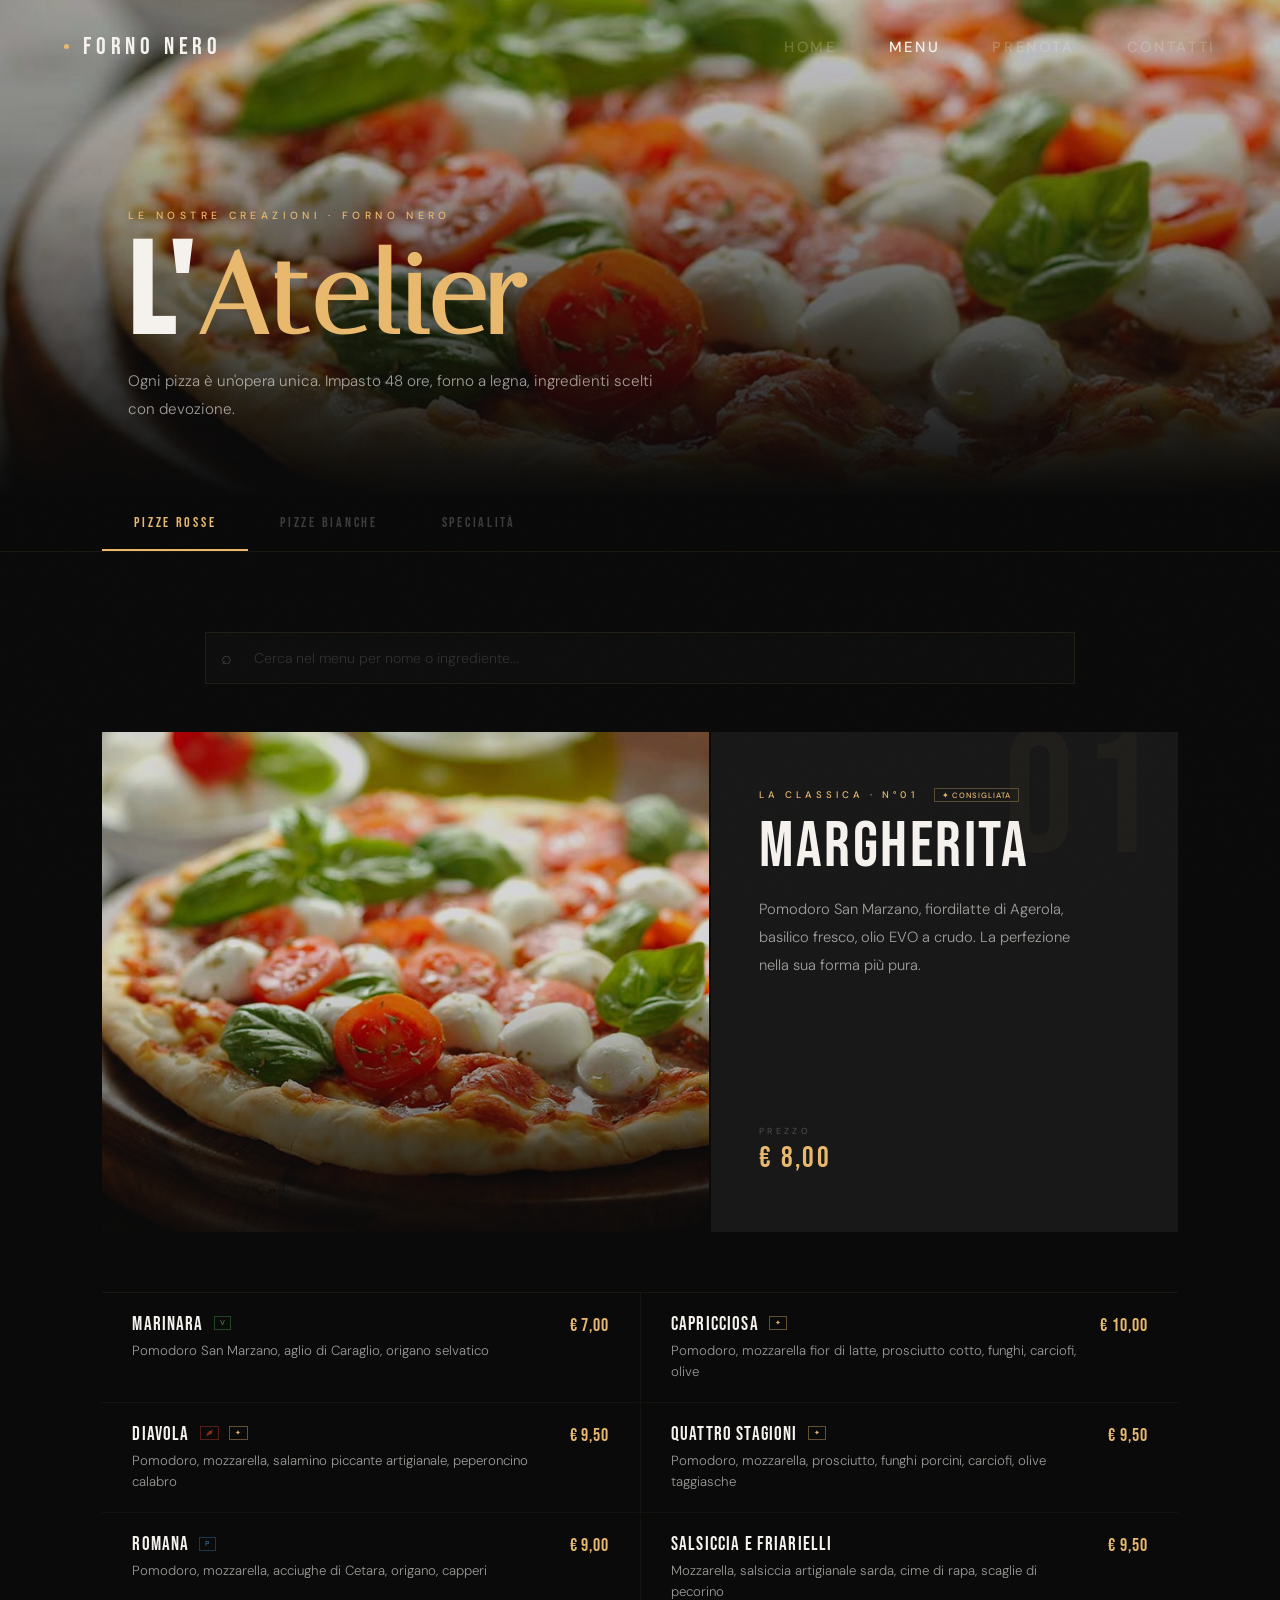
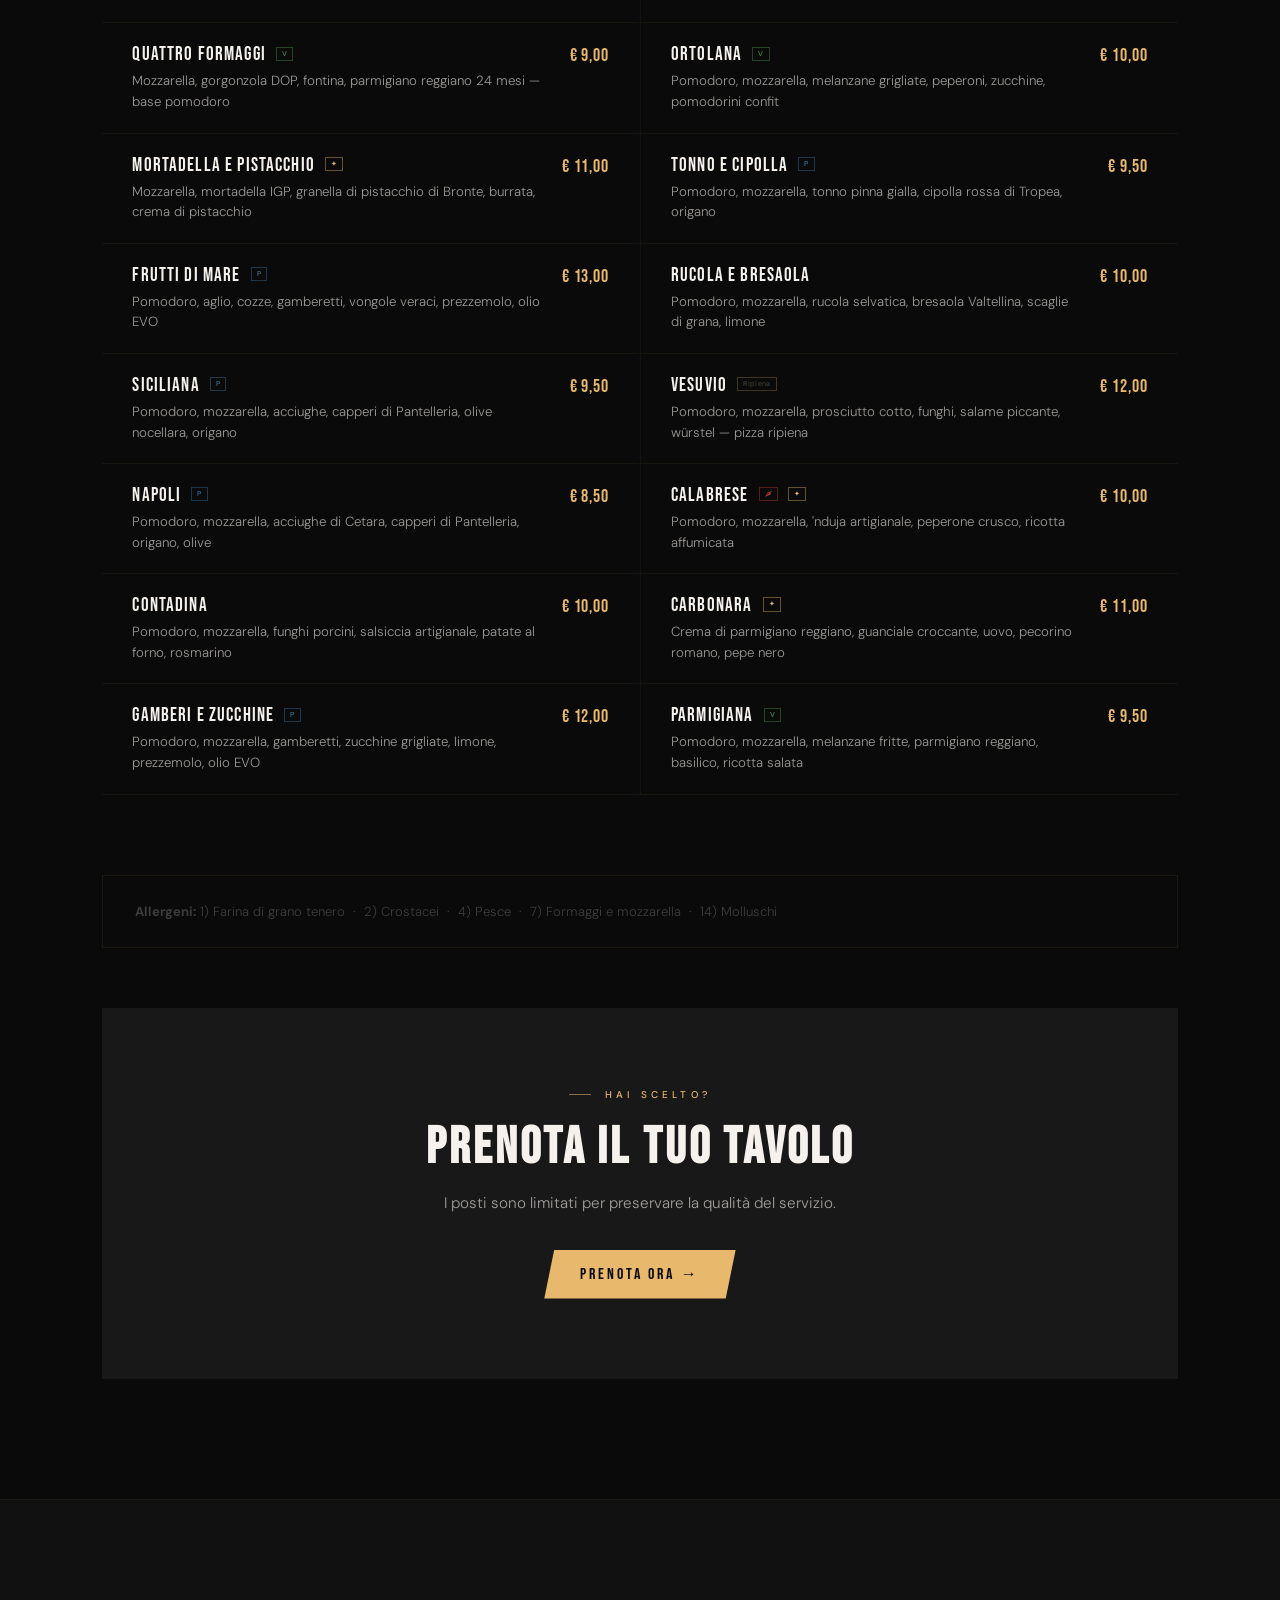
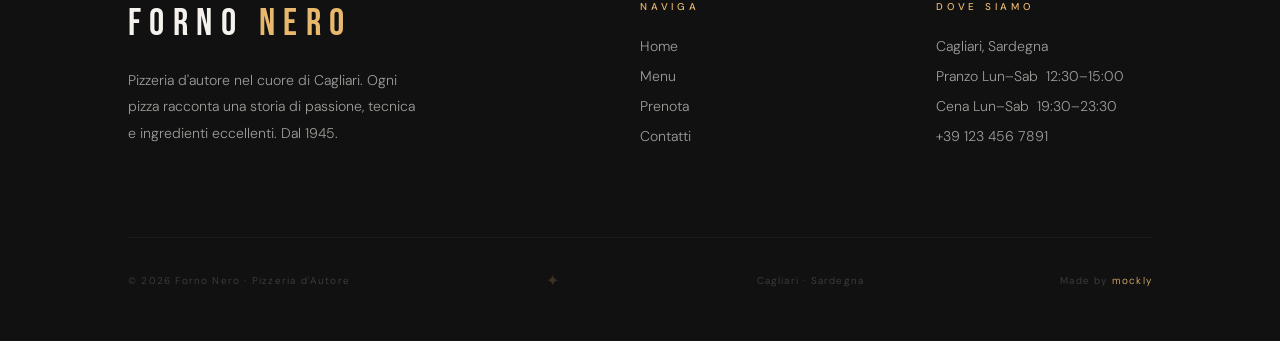
==== commit 70905bd5: "w" ====
--- a/menu.html
+++ b/menu.html
@@ -27,6 +27,7 @@
 <a href="#main-content" class="skip-link">Salta al contenuto</a>
 <div id="cur"></div>
 
+<!-- MENU MOBILE -->
 <div class="mob-menu" id="mobMenu" role="dialog" aria-label="Menu di navigazione">
   <div class="mob-line"></div>
   <a href="index.html" onclick="closeMob()">Home</a>
@@ -36,6 +37,7 @@
   <div class="mob-line"></div>
 </div>
 
+<!-- NAVIGAZIONE -->
 <nav id="nav" aria-label="Navigazione principale">
   <a href="index.html" class="nav-brand" aria-label="Forno Nero - Home">
     <span class="nav-brand-dot" aria-hidden="true"></span>
@@ -52,16 +54,18 @@
   </button>
 </nav>
 
+<!-- HERO -->
 <section class="menu-hero">
   <div class="menu-hero-bg" role="img" aria-label="Pizza Margherita"></div>
   <div class="menu-hero-vignette" aria-hidden="true"></div>
   <div class="menu-hero-content">
     <div class="menu-hero-eyebrow">Le nostre creazioni · Forno Nero</div>
-    <h1 class="menu-hero-h1">Il <em>Menu</em></h1>
-    <p class="menu-hero-sub">Ogni pizza è un'opera artigianale. Impasto 48h, forno a legna a 450°C.</p>
+    <h1 class="menu-hero-h1">L'<em>Atelier</em></h1>
+    <p class="menu-hero-sub">Ogni pizza è un'opera unica. Impasto 48 ore, forno a legna, ingredienti scelti con devozione.</p>
   </div>
 </section>
 
+<!-- BARRA TAB -->
 <div class="menu-tabs-bar" id="menuTabsBar">
   <div class="menu-tabs-inner" role="tablist" aria-label="Categorie menu">
     <button class="menu-tab active" data-tab="rosse" onclick="switchTab('rosse', this)" role="tab" aria-selected="true" aria-controls="tab-rosse" id="tab-btn-rosse">
@@ -78,6 +82,7 @@
 
 <main class="menu-main" id="main-content">
 
+<!-- RICERCA -->
   <div class="menu-search-bar">
     <div class="menu-search-icon" aria-hidden="true">⌕</div>
     <input type="text" class="menu-search-input" id="menuSearch" placeholder="Cerca nel menu per nome o ingrediente..." aria-label="Cerca nel menu">
@@ -494,10 +499,12 @@
     </div>
   </div>
 
+  <!-- ALLERGENI -->
   <div class="menu-allergeni reveal">
     <strong>Allergeni:</strong> 1) Farina di grano tenero &nbsp;·&nbsp; 2) Crostacei &nbsp;·&nbsp; 4) Pesce &nbsp;·&nbsp; 7) Formaggi e mozzarella &nbsp;·&nbsp; 14) Molluschi
   </div>
 
+  <!-- CTA PRENOTAZIONE -->
   <div class="menu-booking-cta reveal">
     <div class="mbcta-text">
       <div class="section-label" style="justify-content:center; margin-bottom:16px;">Hai scelto?</div>
@@ -509,6 +516,7 @@
 
 </main>
 
+<!-- FOOTER -->
 <footer id="contatti">
   <div class="footer-grid">
     <div>
--- a/style.css
+++ b/style.css
@@ -1,3 +1,4 @@
+/* COLORI E FONT */
 :root {
   --void:     #0a0a0a;
   --carbon:   #111111;
@@ -21,12 +22,15 @@
   --heat: 0;
 }
 
+/* RESET BASE */
 *, *::before, *::after { box-sizing: border-box; margin: 0; padding: 0; }
 html { scroll-behavior: smooth; overflow-x: hidden; scroll-padding-top: 100px; }
 
+/* OVERLAY PAGINA */
 .page-overlay { transition: opacity .6s cubic-bezier(.16,1,.3,1); }
 .loaded .page-overlay { opacity: 0; }
 
+/* BODY */
 body {
   background: var(--void);
   color: var(--white);
@@ -38,6 +42,7 @@
   transition: background-color 1s cubic-bezier(.16,1,.3,1);
 }
 
+/* RUMORE DI SFONDO */
 body::before {
   content: '';
   position: fixed; inset: 0;
@@ -47,6 +52,7 @@
   opacity: 0.3; mix-blend-mode: overlay;
 }
 
+/* CALORE (SI SCURISCE SCORRENDO) */
 body::after {
   content: '';
   position: fixed; inset: 0;
@@ -55,6 +61,7 @@
   transition: background .8s cubic-bezier(.16,1,.3,1);
 }
 
+/* CURSORE */
 #cur {
   position: fixed; width: 8px; height: 8px;
   background: var(--signal); border-radius: 50%;
@@ -67,11 +74,13 @@
 #cur.visible { opacity: 1; }
 #cur.hovered { width: 32px; height: 32px; opacity: .5; }
 
+/* FOCUS TASTIERA */
 :focus-visible {
   outline: 2px solid var(--signal);
   outline-offset: 2px;
 }
 
+/* SCHERMATA DI CARICAMENTO */
 .loading-shimmer {
   position: fixed; inset: 0; z-index: 10001;
   background: var(--void);
@@ -268,6 +277,13 @@
   background: var(--graphite); position: relative;
   transition: background .6s;
 }
+.parallax-text-col::after {
+  content: '';
+  position: absolute; inset: 0;
+  background: radial-gradient(ellipse at 50% 0%, rgba(232,184,109,calc(var(--heat) * 0.04)) 0%, transparent 60%);
+  pointer-events: none;
+  transition: opacity .8s;
+}
 .parallax-text {
   max-width: 480px;
   position: relative; z-index: 2;
@@ -285,10 +301,13 @@
   white-space: nowrap;
   pointer-events: none;
   animation: breatheText 6s ease-in-out infinite;
+  transition: opacity .8s cubic-bezier(.16,1,.3,1), filter .8s;
+  opacity: calc(0.03 + var(--heat) * 0.06);
+  filter: blur(calc(var(--heat) * 1.5px));
 }
 @keyframes breatheText {
-  0%, 100% { transform: translate(-50%, -50%) scale(1); opacity: .03; }
-  50% { transform: translate(-50%, -50%) scale(1.05); opacity: .06; }
+  0%, 100% { transform: translate(-50%, -50%) scale(1); }
+  50% { transform: translate(-50%, -50%) scale(1.05); }
 }
 
 /* TEXT ELEMENTS */
@@ -314,6 +333,8 @@
   font-family: var(--font-accent);
   color: var(--signal);
   font-weight: 400;
+  transition: text-shadow .8s cubic-bezier(.16,1,.3,1);
+  text-shadow: 0 0 calc(var(--heat) * 24px) rgba(232,184,109,calc(var(--heat) * 0.35));
 }
 .section-body {
   font-size: .95rem; line-height: 1.95;
@@ -329,6 +350,9 @@
 .ornament-divider::before, .ornament-divider::after {
   content: ''; flex: 1; height: 1px;
   background: linear-gradient(to right, transparent, rgba(232,184,109,.12), transparent);
+  transition: opacity .8s;
+  opacity: calc(1 + var(--heat) * 2);
+  box-shadow: 0 0 calc(var(--heat) * 6px) rgba(232,184,109,calc(var(--heat) * 0.15));
 }
 .ornament-glyph { 
   font-size: 1rem; color: var(--signal); opacity: .3;
--- a/style-menu.css
+++ b/style-menu.css
@@ -116,6 +116,31 @@
   border: 1px solid;
   line-height: 1.4;
   transition: border-color .3s, color .3s;
+  position: relative;
+  cursor: help;
+}
+.diet-badge::after {
+  content: attr(data-tip);
+  position: absolute;
+  bottom: calc(100% + 6px);
+  left: 50%;
+  transform: translateX(-50%) translateY(4px);
+  font-family: var(--font-body);
+  font-size: .6rem;
+  font-weight: 400;
+  letter-spacing: .06em;
+  color: var(--white);
+  background: var(--void);
+  border: 1px solid rgba(232,184,109,.2);
+  padding: 4px 10px;
+  white-space: nowrap;
+  opacity: 0;
+  pointer-events: none;
+  transition: opacity .25s cubic-bezier(.16,1,.3,1), transform .25s cubic-bezier(.16,1,.3,1);
+}
+.diet-badge:hover::after {
+  opacity: 1;
+  transform: translateX(-50%) translateY(0);
 }
 .diet-badge.veg { border-color: rgba(100,200,100,.3); color: rgba(100,200,100,.7); }
 .diet-badge.spicy { border-color: rgba(255,80,50,.3); color: rgba(255,80,50,.7); }
@@ -145,7 +170,16 @@
 
 /* SEARCH HIDE */
 .pizza-row.hidden {
-  display: none;
+  opacity: 0;
+  transform: translateY(6px) scale(0.98);
+  max-height: 0;
+  padding-top: 0;
+  padding-bottom: 0;
+  margin-top: 0;
+  margin-bottom: 0;
+  border-bottom-width: 0;
+  overflow: hidden;
+  pointer-events: none;
 }
 
 .search-empty {
@@ -242,7 +276,8 @@
 .feat-price {
   font-family: var(--font-display); font-size: 1.8rem;
   color: var(--signal); letter-spacing: .08em;
-  transition: transform .3s;
+  transition: transform .3s, filter .8s;
+  filter: brightness(calc(1 + var(--heat) * 0.15));
 }
 .menu-feat-info:hover .feat-price { transform: scale(1.05); }
 
@@ -263,11 +298,10 @@
   display: flex; align-items: flex-start; justify-content: space-between;
   gap: 20px; padding: 20px 30px;
   border-bottom: 1px solid rgba(232,184,109,.06);
-  transition: background .2s, transform .2s;
+  transition: background .2s, transform .2s, opacity .5s cubic-bezier(.16,1,.3,1), max-height .5s cubic-bezier(.16,1,.3,1), padding .4s cubic-bezier(.16,1,.3,1), margin .4s cubic-bezier(.16,1,.3,1), border .4s cubic-bezier(.16,1,.3,1);
   background: var(--void);
 }
 .pizza-row:hover { background: rgba(232,184,109,.03); transform: translateX(4px); }
-.pizza-row.hidden { display: none; }
 .pizza-info { flex: 1; }
 .pizza-name {
   font-family: var(--font-display);
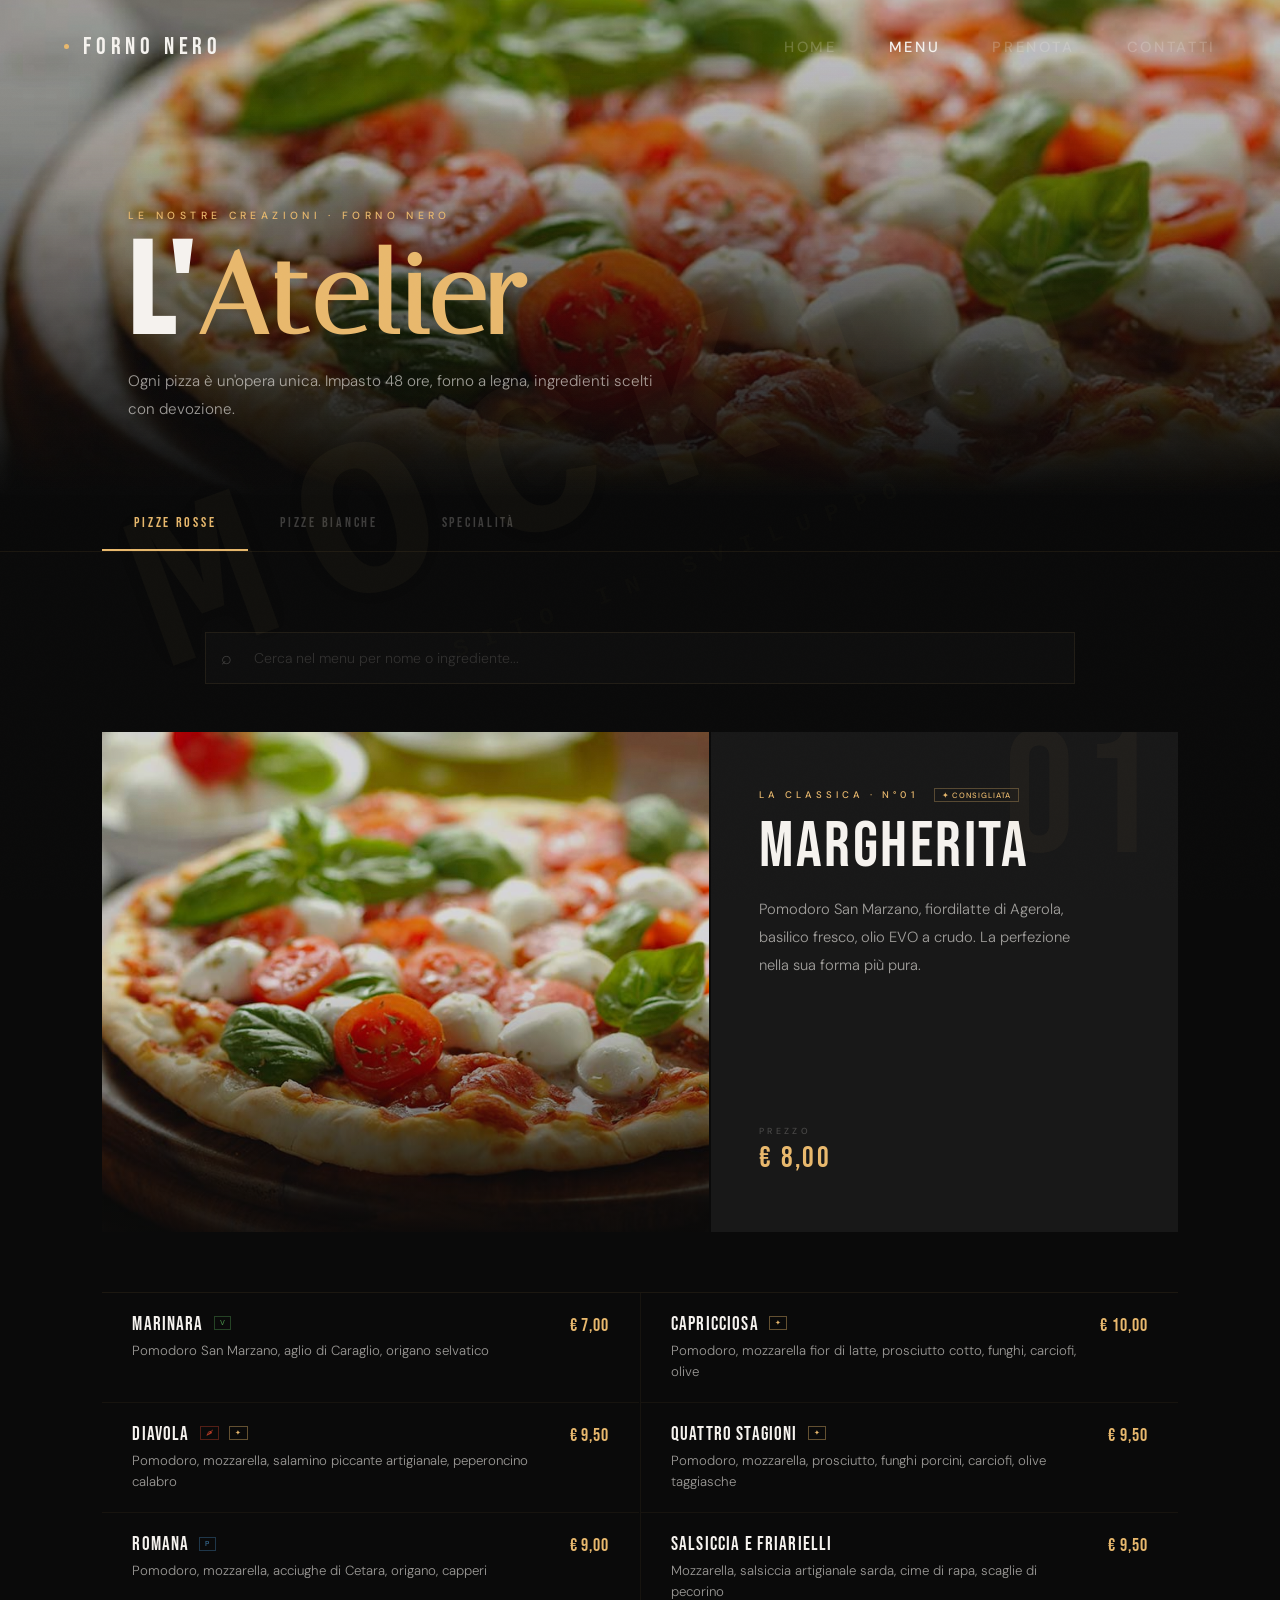
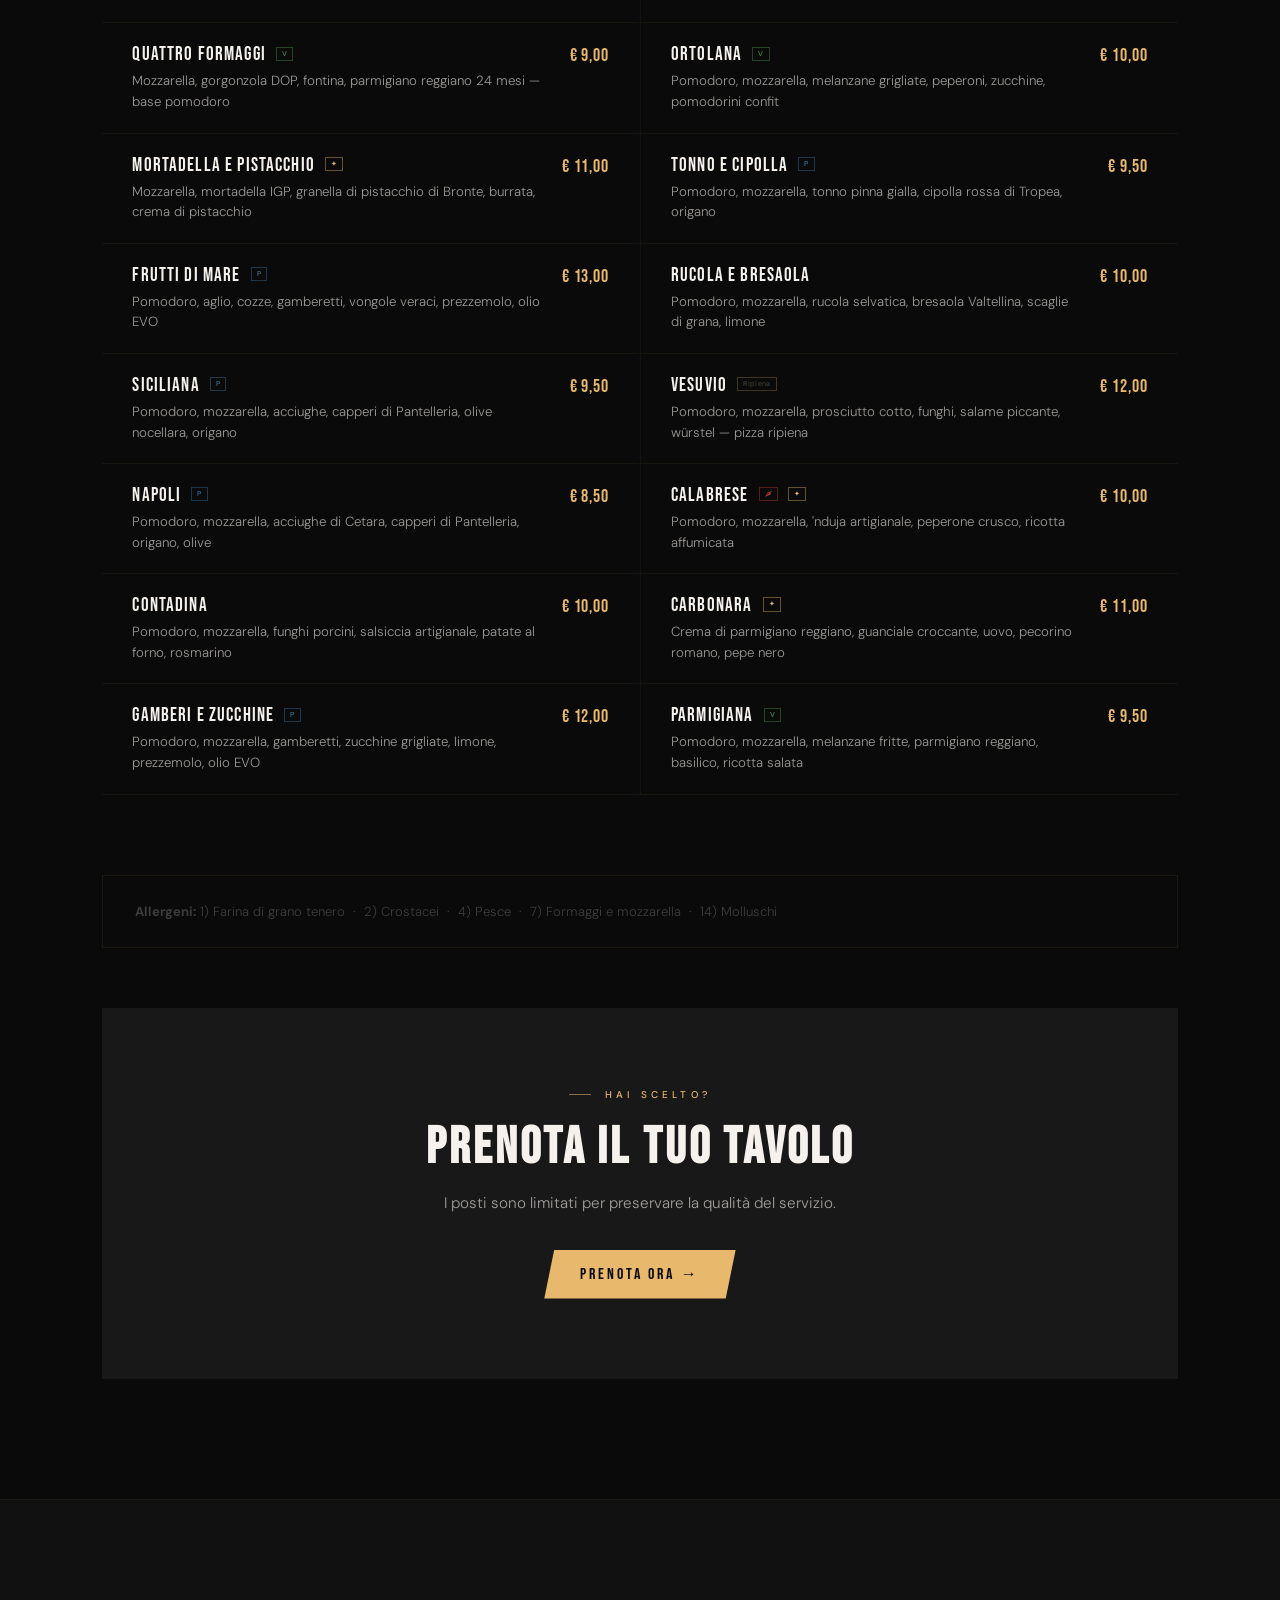
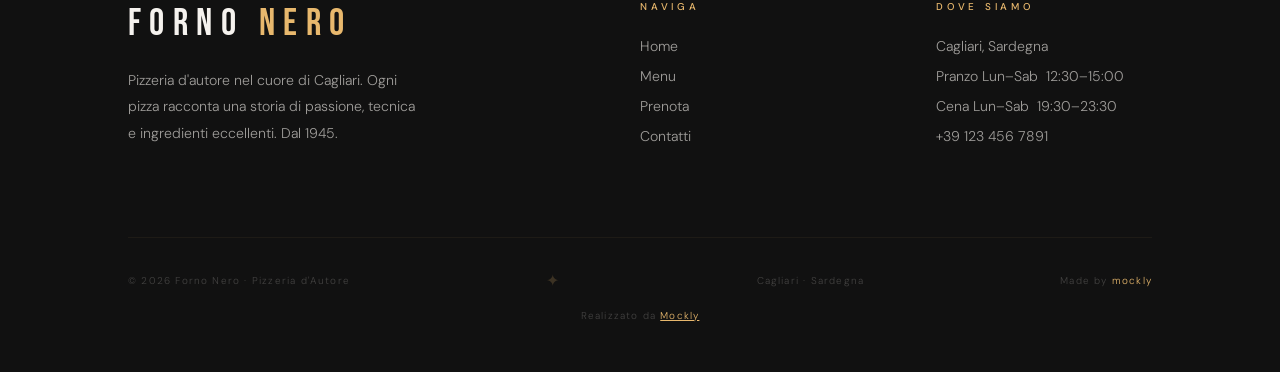
==== commit 5f0b87cd: "Copyright Mockly: watermark SITO IN SVILUPPO + credit nel footer" ====
--- a/menu.html
+++ b/menu.html
@@ -543,6 +543,7 @@
     <span class="footer-ornament" aria-hidden="true">✦</span>
     <span>Cagliari · Sardegna</span>
     <span>Made by <a href="https://mockly.it" target="_blank" rel="noopener" style="color:var(--signal);text-decoration:none;">mockly</a></span>
+    <p class="footer-credit">Realizzato da <a href="https://mockly.it" target="_blank" rel="noopener">Mockly</a></p>
   </div>
 </footer>
 
@@ -596,5 +597,6 @@
 });
 
 </script>
+<div class="mockly-watermark"><div class="mockly-watermark-inner">MOCKLY<span class="mockly-watermark-sub">SITO IN SVILUPPO</span></div></div>
 </body>
 </html>
--- a/style.css
+++ b/style.css
@@ -625,3 +625,11 @@
   transition: top .2s;
 }
 .skip-link:focus { top: 0; }
+
+/* ── MOCKLY WATERMARK ──────────────────────────────────── */
+.mockly-watermark{position:fixed;inset:0;z-index:99999;pointer-events:none;display:flex;align-items:center;justify-content:center}
+.mockly-watermark-inner{font-family:monospace;font-size:clamp(5rem,18vw,14rem);font-weight:700;letter-spacing:clamp(12px,4vw,40px);color:rgba(216,185,92,.04);text-transform:uppercase;user-select:none;transform:rotate(-20deg);text-shadow:0 0 30px rgba(0,0,0,.02);animation:watermarkFade 3s ease-in-out infinite;text-align:center;line-height:1.1}
+.mockly-watermark-sub{display:block;font-size:clamp(.8rem,2.5vw,1.5rem);letter-spacing:clamp(6px,1.5vw,16px);margin-top:6px;opacity:.6}
+@keyframes watermarkFade{0%,100%{opacity:1}50%{opacity:.6}}
+.footer-credit{margin-top:10px;font-size:.62rem;letter-spacing:.12em;color:var(--ghost);width:100%;text-align:center}
+.footer-credit a{color:var(--signal);text-decoration:underline}
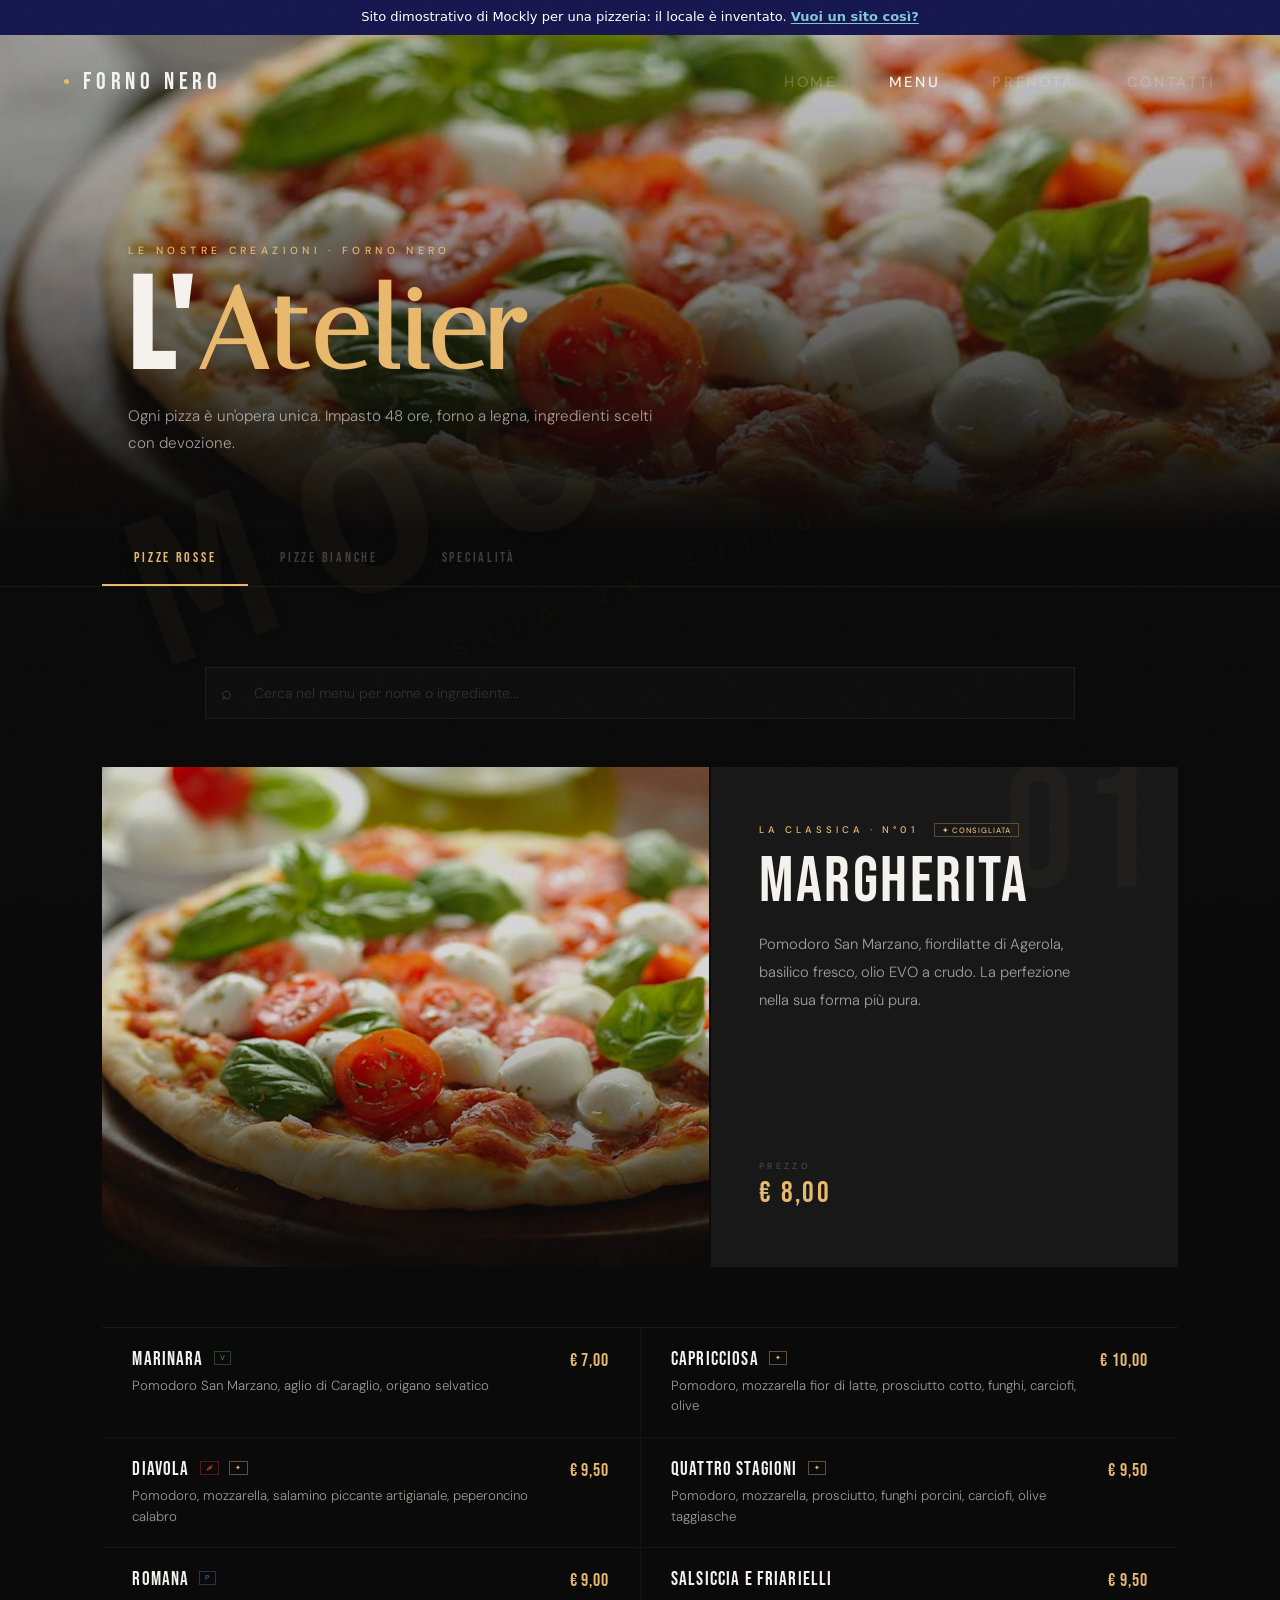
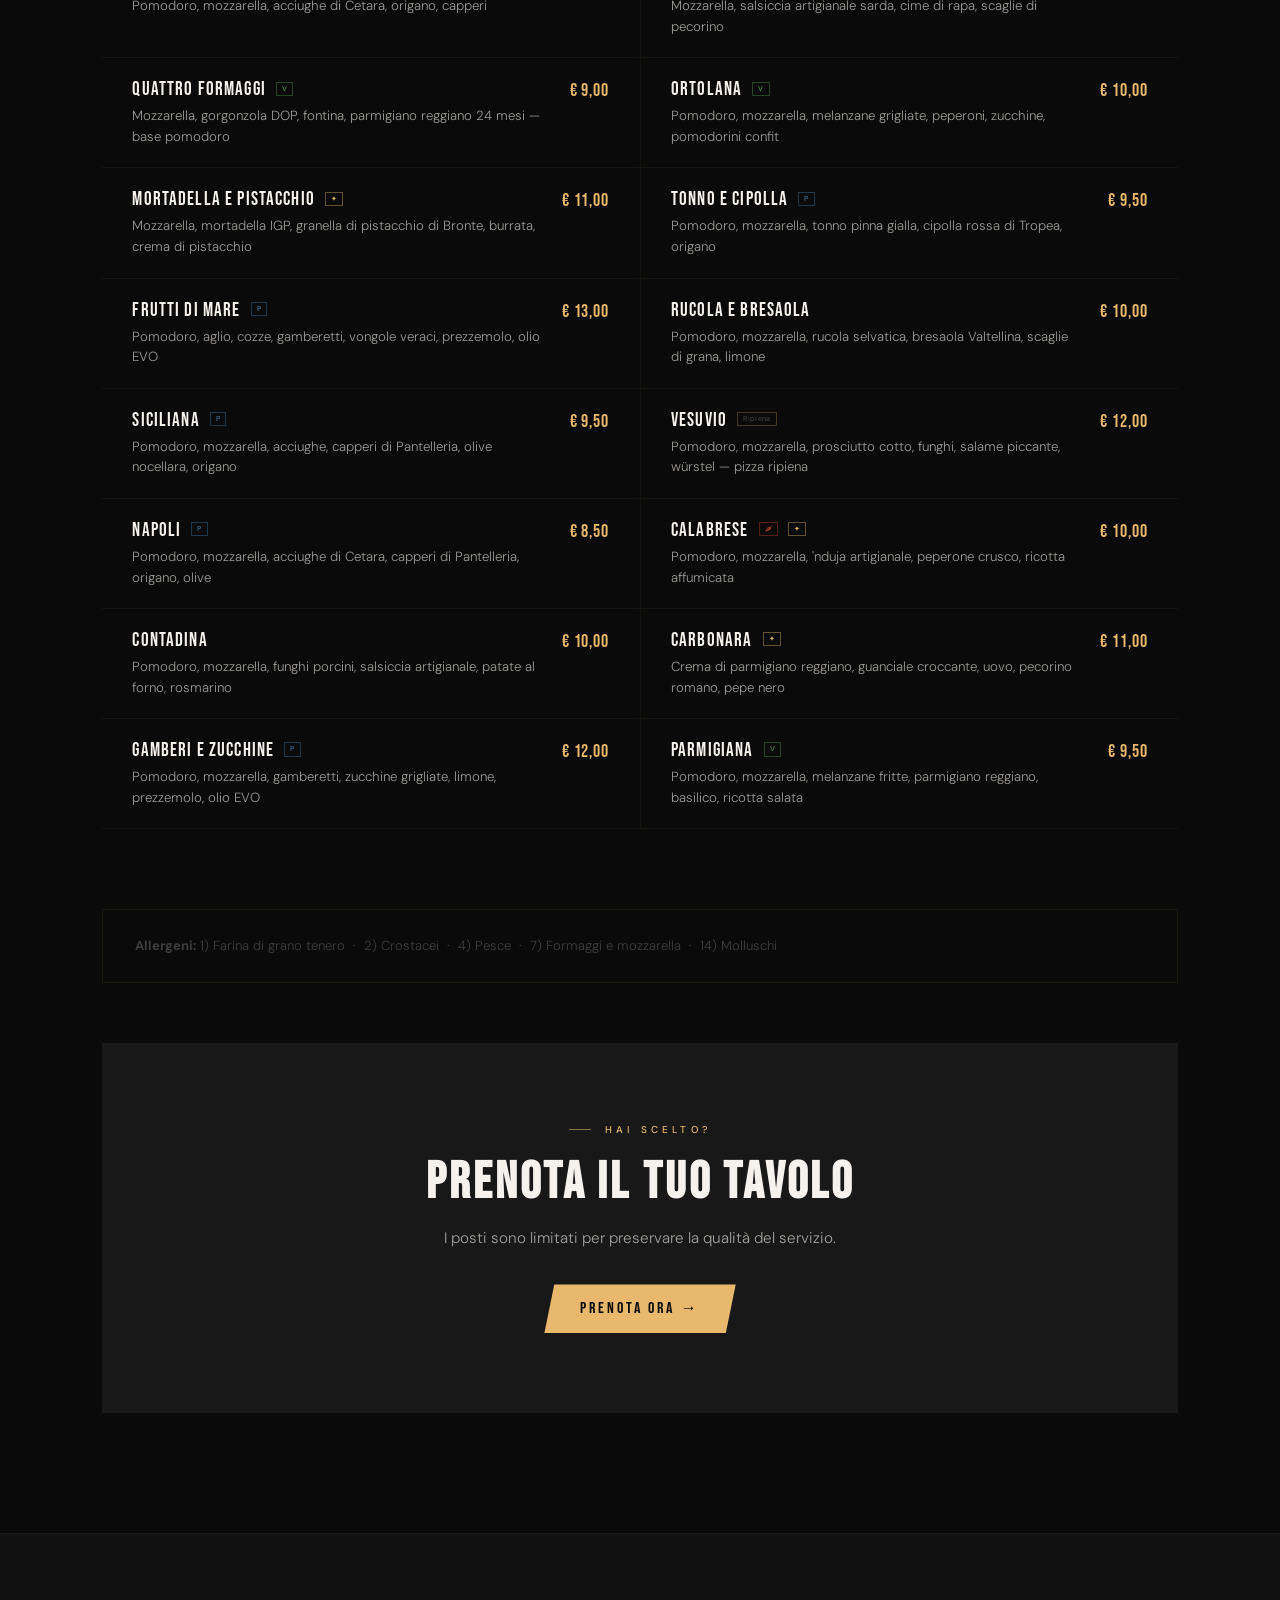
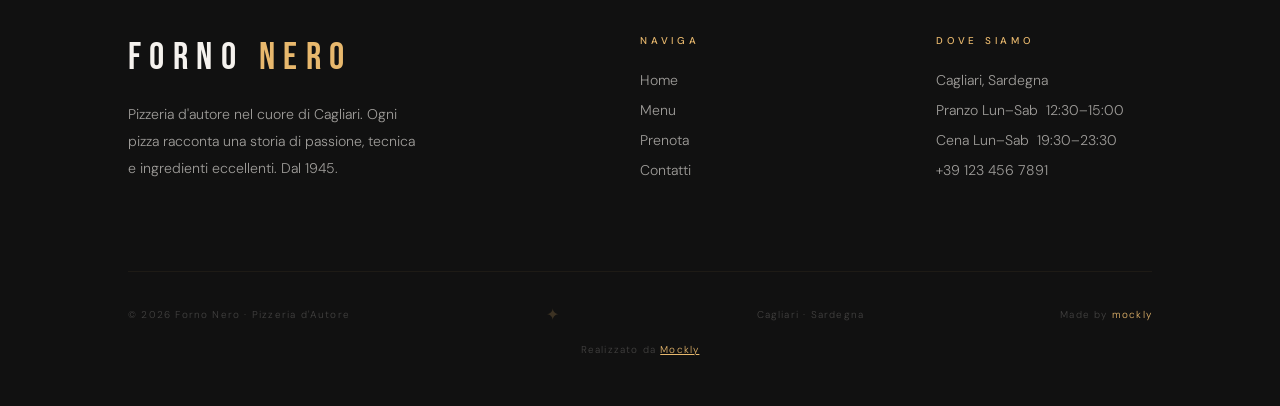
==== commit c653a572: "Striscia 'Sito dimostrativo di Mockly' in cima a ogni pagina Co-Authored-By: Claude Opus 5.5 <norepl" ====
--- a/menu.html
+++ b/menu.html
@@ -22,6 +22,10 @@
   </style>
 </head>
 <body>
+<!-- Striscia Mockly: dice che questo è un sito dimostrativo -->
+<div class="mockly-demo-bar" role="note"><p>Sito dimostrativo di Mockly per una pizzeria: il locale è inventato. <a href="https://mockly.it/">Vuoi un sito così?</a></p></div>
+<script>(function(){var b=document.currentScript.previousElementSibling,h=[];function pad(){var c=getComputedStyle(document.body),t=parseFloat(c.paddingTop)||0;b.style.margin="-"+t+"px -"+(parseFloat(c.paddingRight)||0)+"px "+t+"px -"+(parseFloat(c.paddingLeft)||0)+"px";}function find(){pad();h=[].filter.call(document.body.querySelectorAll("*"),function(e){if(e===b||b.contains(e))return false;if(e.hasAttribute("data-mockly-bar"))return true;var s=getComputedStyle(e);if(s.position!=="fixed"||s.top!=="0px")return false;var r=e.getBoundingClientRect();if(r.height>20&&r.height<innerHeight*.5&&r.width>innerWidth*.5){e.setAttribute("data-mockly-bar","");return true;}return false;});move();}function move(){var t=Math.max(0,b.offsetHeight-scrollY)+"px";h.forEach(function(e){e.style.top=t;});}addEventListener("load",find);addEventListener("resize",find);addEventListener("scroll",move,{passive:true});if(document.readyState!=="loading")find();else document.addEventListener("DOMContentLoaded",find);})();</script>
+<style>.mockly-demo-bar{position:relative;z-index:1;margin:0;padding:8px 16px;background:#16174F;color:#fff;font:500 13px/1.45 system-ui,-apple-system,"Segoe UI",Roboto,sans-serif;text-align:center;letter-spacing:0}.mockly-demo-bar p{margin:0;color:inherit;font:inherit}.mockly-demo-bar a{color:#7FC8D8;font-weight:600;text-decoration:underline;text-underline-offset:2px}.mockly-demo-bar a:focus-visible{outline:2px solid #7FC8D8;outline-offset:2px}</style>
 
 <div class="page-overlay" id="pageOverlay"></div>
 <a href="#main-content" class="skip-link">Salta al contenuto</a>
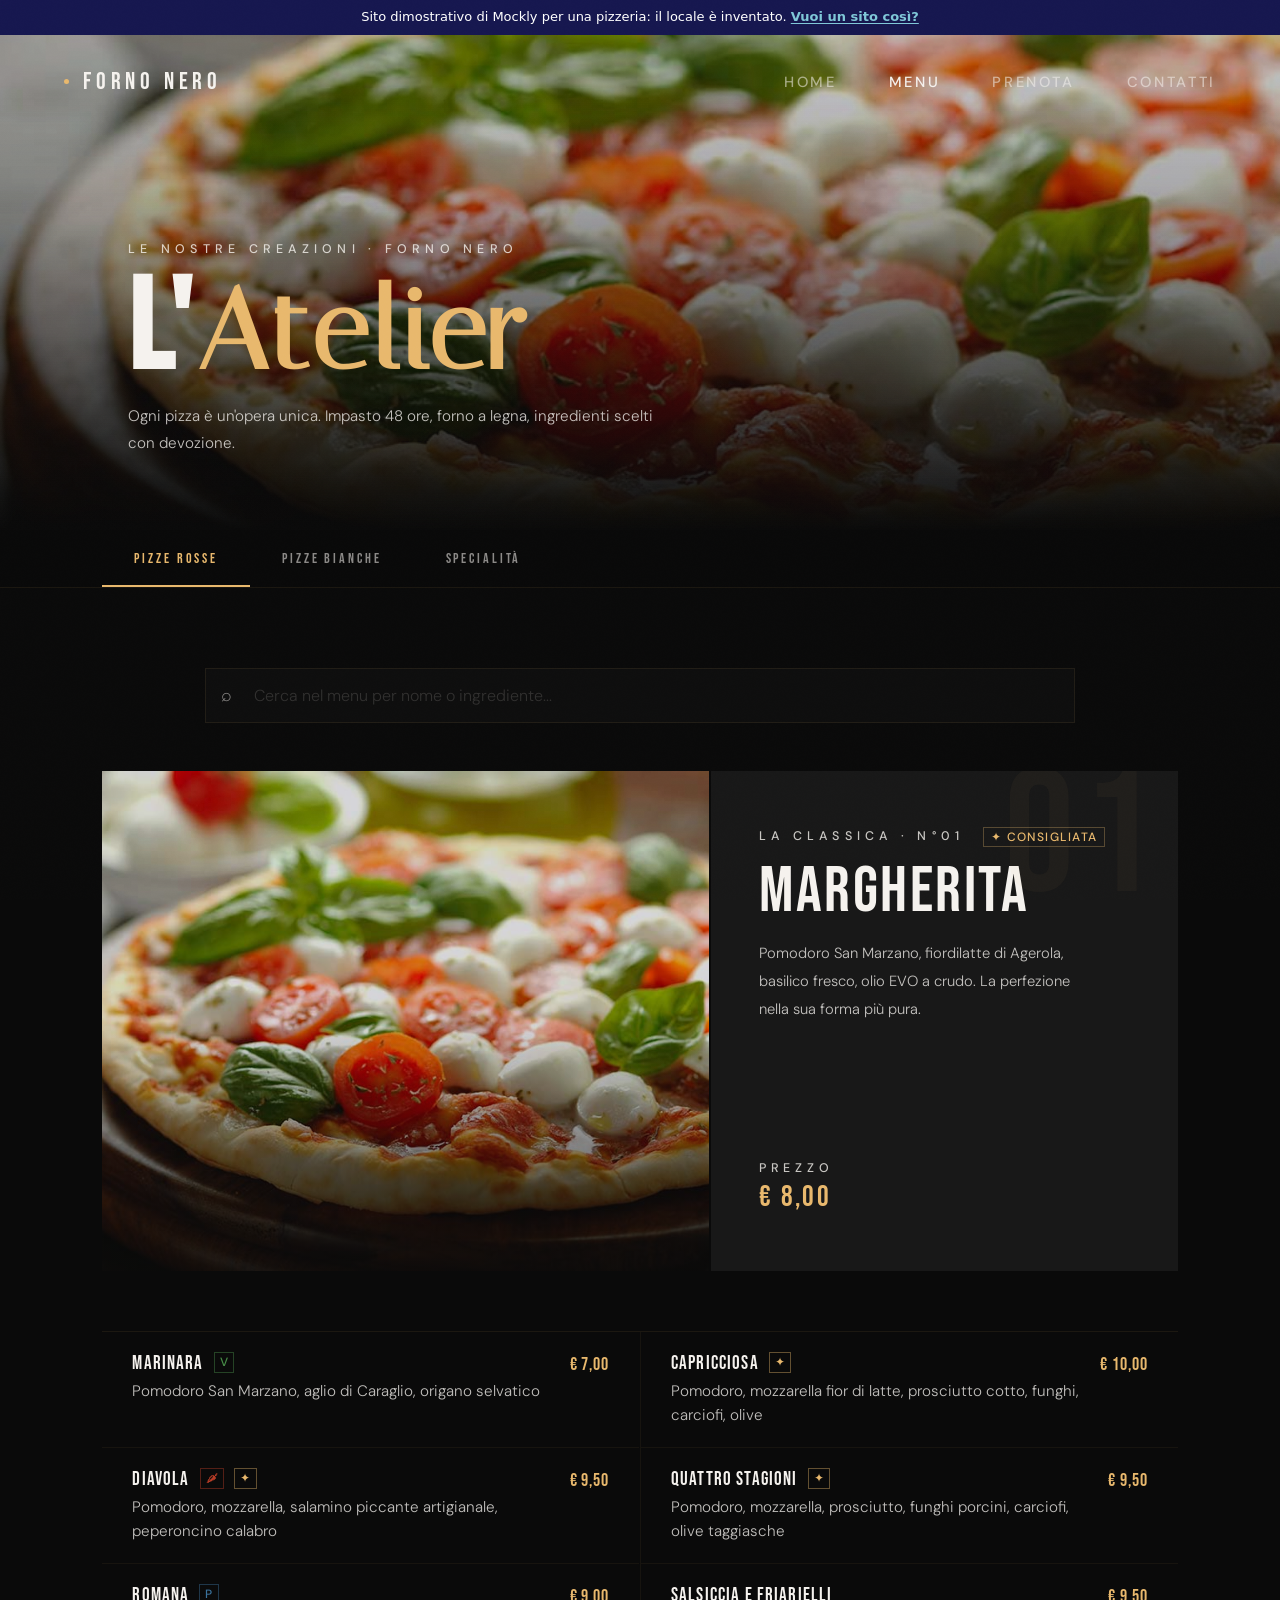
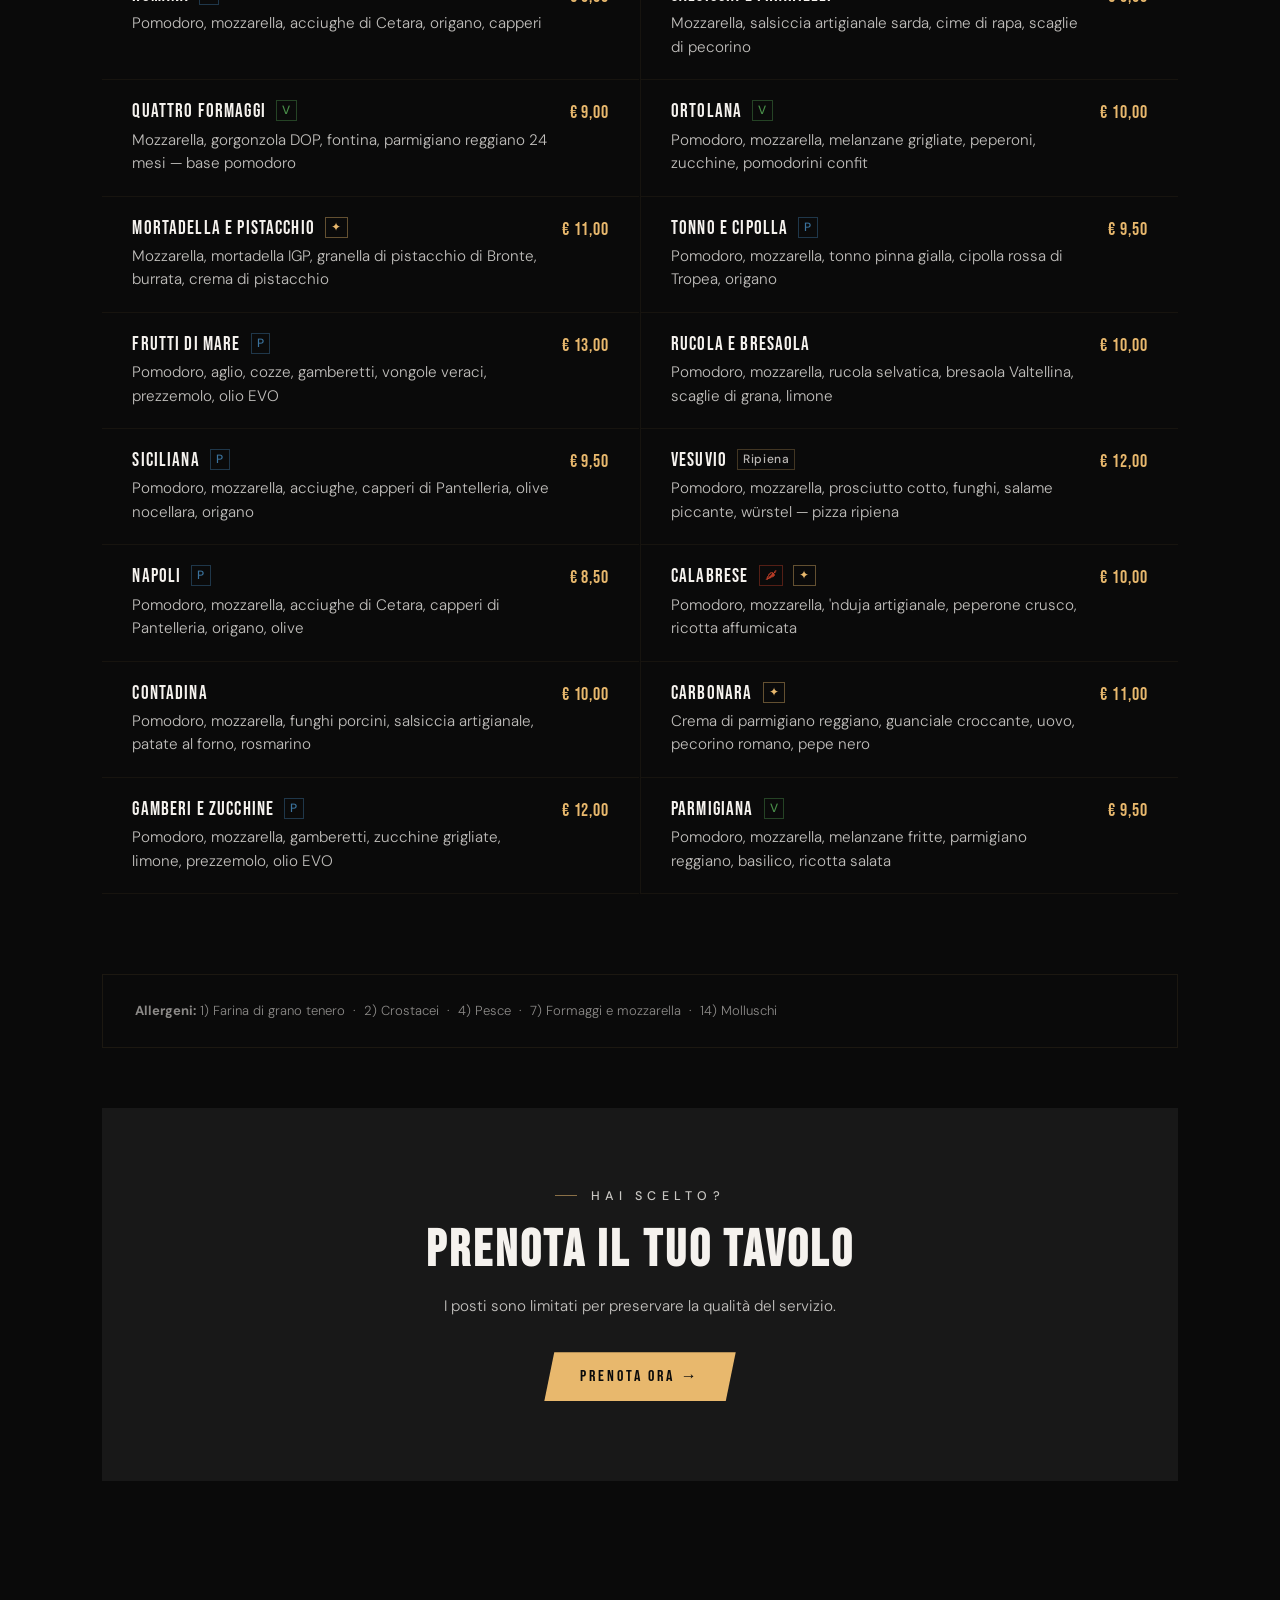
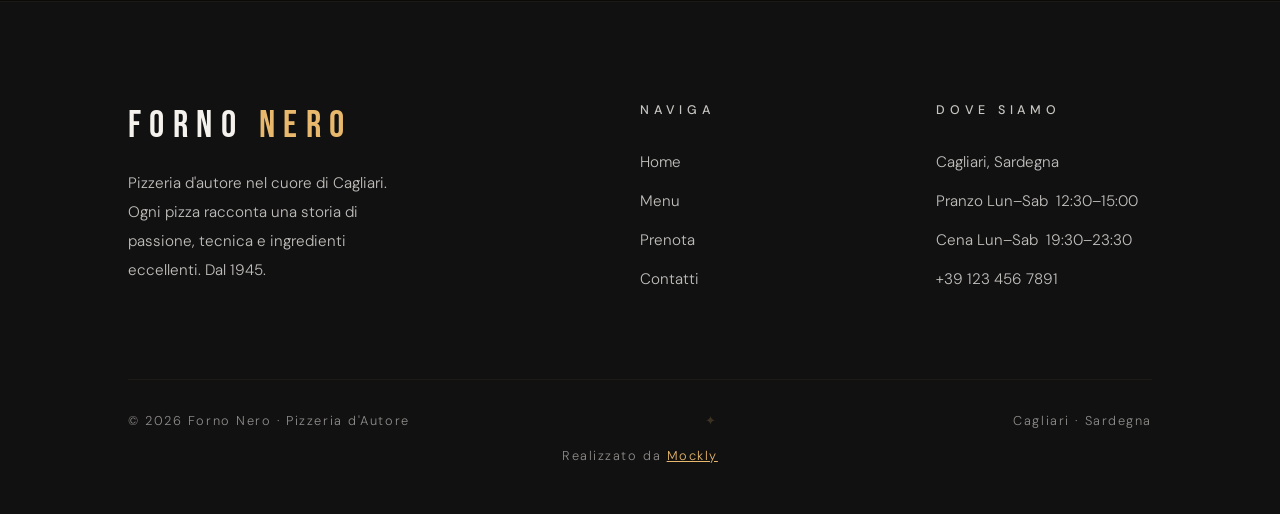
==== commit d81b1b50: "Revisione: leggibilità, telefono, niente recensioni o voti inventati Co-Authored-By: Claude Opus 5.5" ====
--- a/menu.html
+++ b/menu.html
@@ -20,6 +20,7 @@
   <style>
     .page-overlay { position:fixed; inset:0; background:#0a0a0a; z-index:9999; opacity:1; pointer-events:none; }
   </style>
+  <link rel="stylesheet" href="ritocchi.css">
 </head>
 <body>
 <!-- Striscia Mockly: dice che questo è un sito dimostrativo -->
@@ -537,8 +538,8 @@
     <div class="footer-col">
       <h4>Dove siamo</h4>
       <a href="https://maps.app.goo.gl/SE37KUVxoLeGLsXS6" target="_blank" rel="noopener">Cagliari, Sardegna</a>
-      <a href="#">Pranzo Lun–Sab&nbsp;&nbsp;12:30–15:00</a>
-      <a href="#">Cena Lun–Sab&nbsp;&nbsp;19:30–23:30</a>
+      <span class="footer-col-text">Pranzo Lun–Sab&nbsp;&nbsp;12:30–15:00</span>
+      <span class="footer-col-text">Cena Lun–Sab&nbsp;&nbsp;19:30–23:30</span>
       <a href="tel:+391234567891">+39 123 456 7891</a>
     </div>
   </div>
@@ -546,7 +547,6 @@
     <span>© 2026 Forno Nero · Pizzeria d'Autore</span>
     <span class="footer-ornament" aria-hidden="true">✦</span>
     <span>Cagliari · Sardegna</span>
-    <span>Made by <a href="https://mockly.it" target="_blank" rel="noopener" style="color:var(--signal);text-decoration:none;">mockly</a></span>
     <p class="footer-credit">Realizzato da <a href="https://mockly.it" target="_blank" rel="noopener">Mockly</a></p>
   </div>
 </footer>
@@ -601,6 +601,5 @@
 });
 
 </script>
-<div class="mockly-watermark"><div class="mockly-watermark-inner">MOCKLY<span class="mockly-watermark-sub">SITO IN SVILUPPO</span></div></div>
 </body>
 </html>
--- a/style.css
+++ b/style.css
@@ -249,7 +249,7 @@
 }
 .marquee-item::after {
   content: '/';
-  font-size: .75rem;
+  font-size: 0.8125rem;
   opacity: .35;
   margin-left: 56px;
 }
@@ -313,7 +313,7 @@
 /* TEXT ELEMENTS */
 .section-label {
   font-family: var(--font-body);
-  font-size: .62rem; letter-spacing: .42em; text-transform: uppercase;
+  font-size: 0.8125rem; letter-spacing: .42em; text-transform: uppercase;
   color: var(--signal); margin-bottom: 22px;
   display: flex; align-items: center; gap: 14px;
   font-weight: 500;
@@ -525,7 +525,7 @@
 .footer-brand span { color: var(--signal); }
 .footer-sub { font-size: .88rem; color: var(--mist); line-height: 1.9; max-width: 290px; }
 .footer-col h4 {
-  font-family: var(--font-body); font-size: .62rem;
+  font-family: var(--font-body); font-size: 0.8125rem;
   letter-spacing: .38em; text-transform: uppercase;
   color: var(--signal); margin-bottom: 24px; font-weight: 500;
 }
@@ -538,7 +538,7 @@
 .footer-bottom {
   border-top: 1px solid rgba(232,184,109,.06); padding-top: 32px;
   display: flex; justify-content: space-between; align-items: center;
-  font-size: .62rem; letter-spacing: .12em; color: var(--ghost);
+  font-size: 0.8125rem; letter-spacing: .12em; color: var(--ghost);
   font-family: var(--font-body);
   flex-wrap: wrap; gap: 8px;
 }
@@ -573,21 +573,21 @@
   .footer-bottom { flex-direction: column; gap: 10px; align-items: flex-start; }
   .footer-ornament { display: none; }
   footer { padding: 60px 6vw 32px; }
-  .marquee-item { font-size: .8rem; padding: 0 32px; }
+  .marquee-item { font-size: 0.8125rem; padding: 0 32px; }
   .marquee-item::after { margin-left: 32px; }
   .marquee-strip { min-height: 40px; }
   .marquee-strip::before,
   .marquee-strip::after { width: 20px; }
   .btn-primary, .btn-secondary { padding: 14px 28px; font-size: .9rem; }
   .ornament-divider { padding: 0 8vw; }
-  .section-label { font-size: .55rem; }
+  .section-label { font-size: 0.8125rem; }
   body::after { background: radial-gradient(ellipse at 50% 0%, rgba(232,184,109,calc(var(--heat)*0.03)) 0%, transparent 60%); }
 }
 @media (max-width: 480px) {
   nav, nav.scrolled { padding: 14px 16px; }
   .nav-brand { font-size: 1.1rem; letter-spacing: .14em; gap: 10px; }
   .mob-menu a { font-size: clamp(2.2rem, 10vw, 3.5rem); }
-  .marquee-item { font-size: .7rem; padding: 0 20px; letter-spacing: .16em; }
+  .marquee-item { font-size: 0.8125rem; padding: 0 20px; letter-spacing: .16em; }
   .marquee-item::after { margin-left: 20px; }
   .marquee-strip { min-height: 36px; padding-top: 8px; padding-bottom: 8px; }
   .marquee-strip::before, .marquee-strip::after { width: 14px; }
@@ -595,16 +595,16 @@
   .section-h2 { font-size: clamp(1.6rem, 6vw, 2rem); }
   .section-body { font-size: .85rem; }
   .ornament-divider { height: 60px; padding: 0 6vw; gap: 16px; }
-  .ornament-glyph { font-size: .8rem; }
-  .btn-primary, .btn-secondary { padding: 12px 22px; font-size: .8rem; letter-spacing: .14em; }
+  .ornament-glyph { font-size: 0.8125rem; }
+  .btn-primary, .btn-secondary { padding: 12px 22px; font-size: 0.8125rem; letter-spacing: .14em; }
   .btn-primary:hover { letter-spacing: .18em; }
   footer { padding: 48px 5vw 24px; }
   .footer-grid { gap: 28px; }
   .footer-brand { font-size: 1.4rem; }
   .footer-sub { font-size: .82rem; max-width: 100%; }
-  .footer-col h4 { font-size: .55rem; margin-bottom: 18px; }
+  .footer-col h4 { font-size: 0.8125rem; margin-bottom: 18px; }
   .footer-col a { font-size: .82rem; }
-  .footer-bottom { font-size: .55rem; }
+  .footer-bottom { font-size: 0.8125rem; }
   .stat-item.visible .stat-number { animation: none; }
 }
 
@@ -627,9 +627,5 @@
 .skip-link:focus { top: 0; }
 
 /* ── MOCKLY WATERMARK ──────────────────────────────────── */
-.mockly-watermark{position:fixed;inset:0;z-index:99999;pointer-events:none;display:flex;align-items:center;justify-content:center}
-.mockly-watermark-inner{font-family:monospace;font-size:clamp(5rem,18vw,14rem);font-weight:700;letter-spacing:clamp(12px,4vw,40px);color:rgba(216,185,92,.04);text-transform:uppercase;user-select:none;transform:rotate(-20deg);text-shadow:0 0 30px rgba(0,0,0,.02);animation:watermarkFade 3s ease-in-out infinite;text-align:center;line-height:1.1}
-.mockly-watermark-sub{display:block;font-size:clamp(.8rem,2.5vw,1.5rem);letter-spacing:clamp(6px,1.5vw,16px);margin-top:6px;opacity:.6}
-@keyframes watermarkFade{0%,100%{opacity:1}50%{opacity:.6}}
-.footer-credit{margin-top:10px;font-size:.62rem;letter-spacing:.12em;color:var(--ghost);width:100%;text-align:center}
+.footer-credit{margin-top:10px;font-size:0.8125rem;letter-spacing:.12em;color:var(--ghost);width:100%;text-align:center}
 .footer-credit a{color:var(--signal);text-decoration:underline}
--- a/style-menu.css
+++ b/style-menu.css
@@ -22,7 +22,7 @@
 }
 .menu-hero-eyebrow {
   font-family: var(--font-body);
-  font-size: .65rem; letter-spacing: .42em; text-transform: uppercase;
+  font-size: 0.8125rem; letter-spacing: .42em; text-transform: uppercase;
   color: var(--signal); margin-bottom: 18px;
   opacity: 0; animation: fadeUp .8s ease forwards 0.4s;
   font-weight: 500;
@@ -108,7 +108,7 @@
 .diet-badge {
   display: inline-block;
   font-family: var(--font-body);
-  font-size: .45rem; font-weight: 500;
+  font-size: 0.8125rem; font-weight: 500;
   letter-spacing: .05em;
   padding: 1px 5px;
   margin-left: 6px;
@@ -126,7 +126,7 @@
   left: 50%;
   transform: translateX(-50%) translateY(4px);
   font-family: var(--font-body);
-  font-size: .6rem;
+  font-size: 0.8125rem;
   font-weight: 400;
   letter-spacing: .06em;
   color: var(--white);
@@ -153,7 +153,7 @@
 .feat-badge-chef {
   display: inline-block;
   font-family: var(--font-body);
-  font-size: .48rem; letter-spacing: .12em;
+  font-size: 0.8125rem; letter-spacing: .12em;
   color: var(--signal);
   border: 1px solid rgba(232,184,109,.3);
   padding: 1px 7px;
@@ -247,7 +247,7 @@
   50% { opacity: .08; }
 }
 .feat-tag {
-  font-family: var(--font-body); font-size: .6rem;
+  font-family: var(--font-body); font-size: 0.8125rem;
   letter-spacing: .42em; color: var(--signal); text-transform: uppercase;
   margin-bottom: 16px; font-weight: 500;
 }
@@ -269,7 +269,7 @@
 }
 .feat-price-wrap { margin-top: auto; }
 .feat-price-label {
-  font-size: .55rem; letter-spacing: .38em; text-transform: uppercase;
+  font-size: 0.8125rem; letter-spacing: .38em; text-transform: uppercase;
   color: var(--ghost); margin-bottom: 4px; font-weight: 500;
   font-family: var(--font-body);
 }
@@ -321,7 +321,7 @@
 }
 .pizza-row:hover .pizza-price { transform: scale(1.08); }
 .pizza-tag {
-  font-family: var(--font-body); font-size: .5rem;
+  font-family: var(--font-body); font-size: 0.8125rem;
   letter-spacing: .15em; color: var(--signal); text-transform: uppercase;
   border: 1px solid rgba(232,184,109,.35); padding: 2px 7px;
   margin-left: 8px; vertical-align: middle; font-weight: 500;
@@ -373,7 +373,7 @@
 }
 .spec-card-body { padding: 24px 28px 36px; }
 .spec-card-tag {
-  font-family: var(--font-body); font-size: .58rem;
+  font-family: var(--font-body); font-size: 0.8125rem;
   letter-spacing: .38em; color: var(--signal); text-transform: uppercase;
   margin-bottom: 8px; font-weight: 500;
 }
@@ -444,7 +444,7 @@
   .feat-name { font-size: clamp(2rem, 8vw, 3.5rem); }
 }
 @media (max-width: 480px) {
-  .menu-tab { font-size: .75rem; padding: 16px 18px; letter-spacing: .16em; }
+  .menu-tab { font-size: 0.8125rem; padding: 16px 18px; letter-spacing: .16em; }
   .menu-hero { min-height: 260px; height: 40vh; }
   .menu-hero-h1 { font-size: clamp(2.8rem, 14vw, 5rem); }
   .menu-hero-content { padding: 30px 5vw 5vh; }
@@ -452,13 +452,13 @@
   .pizza-grid::before { display: none; }
   .pizza-row { padding: 14px 0; gap: 12px; }
   .pizza-name { font-size: 1rem; letter-spacing: .04em; }
-  .pizza-desc { font-size: .78rem; }
+  .pizza-desc { font-size: 0.8125rem; }
   .pizza-price { font-size: .95rem; }
-  .diet-badge { font-size: .4rem; padding: 1px 4px; margin-left: 4px; }
-  .feat-badge-chef { font-size: .42rem; margin-left: 6px; padding: 1px 5px; }
+  .diet-badge { font-size: 0.8125rem; padding: 1px 4px; margin-left: 4px; }
+  .feat-badge-chef { font-size: 0.8125rem; margin-left: 6px; padding: 1px 5px; }
   .menu-feat-info { padding: 28px 20px; }
   .menu-feat-info::before { font-size: 7rem; }
   .feat-desc { font-size: .85rem; margin-bottom: 24px; }
-  .menu-allergeni { padding: 18px 20px; font-size: .75rem; }
+  .menu-allergeni { padding: 18px 20px; font-size: 0.8125rem; }
   .menu-booking-cta { padding: 48px 20px; }
 }
--- a/ritocchi.css
+++ b/ritocchi.css
@@ -0,0 +1,42 @@
+/* Ritocchi di leggibilità (revisione Mockly, novembre 2026).
+   Caricato per ultimo su ogni pagina: alza i testi troppo piccoli,
+   schiarisce i grigi troppo tenui e allarga i punti da toccare. */
+:root {
+  --mist:  rgba(245,242,238,0.78);
+  --ghost: rgba(245,242,238,0.55);
+}
+
+/* Bottone del menu: niente sfondo bianco del browser, area da 44px */
+.hamburger {
+  background: none; border: 0; color: inherit;
+  min-width: 44px; min-height: 44px;
+  align-items: center; justify-content: center;
+}
+
+/* Etichette piccole: almeno 12-13px e più chiare */
+.stat-label, .hero-counter-label, .preview-card-tag, .bic-title,
+.feat-tag, .feat-price-label, .menu-hero-eyebrow, .section-label,
+.step-label, .stepper-label, .field-label, .footer-col h4 {
+  font-size: max(0.78rem, 12.5px) !important;
+  color: rgba(245,242,238,0.8);
+}
+.step.active .step-label { color: var(--signal); }
+.feat-badge-chef, .diet-badge { font-size: 0.75rem !important; }
+.diet-badge.special { color: rgba(245,242,238,0.75); }
+.footer-credit, .footer-credit a, .footer-bottom span { font-size: 0.8rem !important; }
+.footer-col a, .footer-col-text { display: block; padding-block: 0.6rem; margin-bottom: 0 !important; font-size: 0.95rem; }
+.footer-col-text { color: var(--mist); }
+.hero-counter-item { padding-inline: 10px; }
+.hero-counter-label { letter-spacing: .14em !important; }
+.footer-sub, .preview-card-desc, .bic-text, .pizza-desc { font-size: 0.95rem; }
+.menu-tabs button, [id^="tab-btn-"] { font-size: 0.9rem; min-height: 44px; }
+input, select, textarea { font-size: 16px !important; }
+
+/* Bottoni dell'hero: testo leggibile su telefono */
+@media (max-width: 760px) {
+  .btn-primary, .btn-secondary, .btn-next { font-size: 0.95rem !important; padding: 15px 24px !important; letter-spacing: .1em !important; }
+  .hero-h1 { font-size: clamp(2.6rem, 11.5vw, 5rem) !important; }
+  .marquee-item { font-size: 0.85rem !important; }
+  .nav-brand { padding-block: 10px; }
+  .mob-menu a { padding-block: 0.4rem; }
+}
